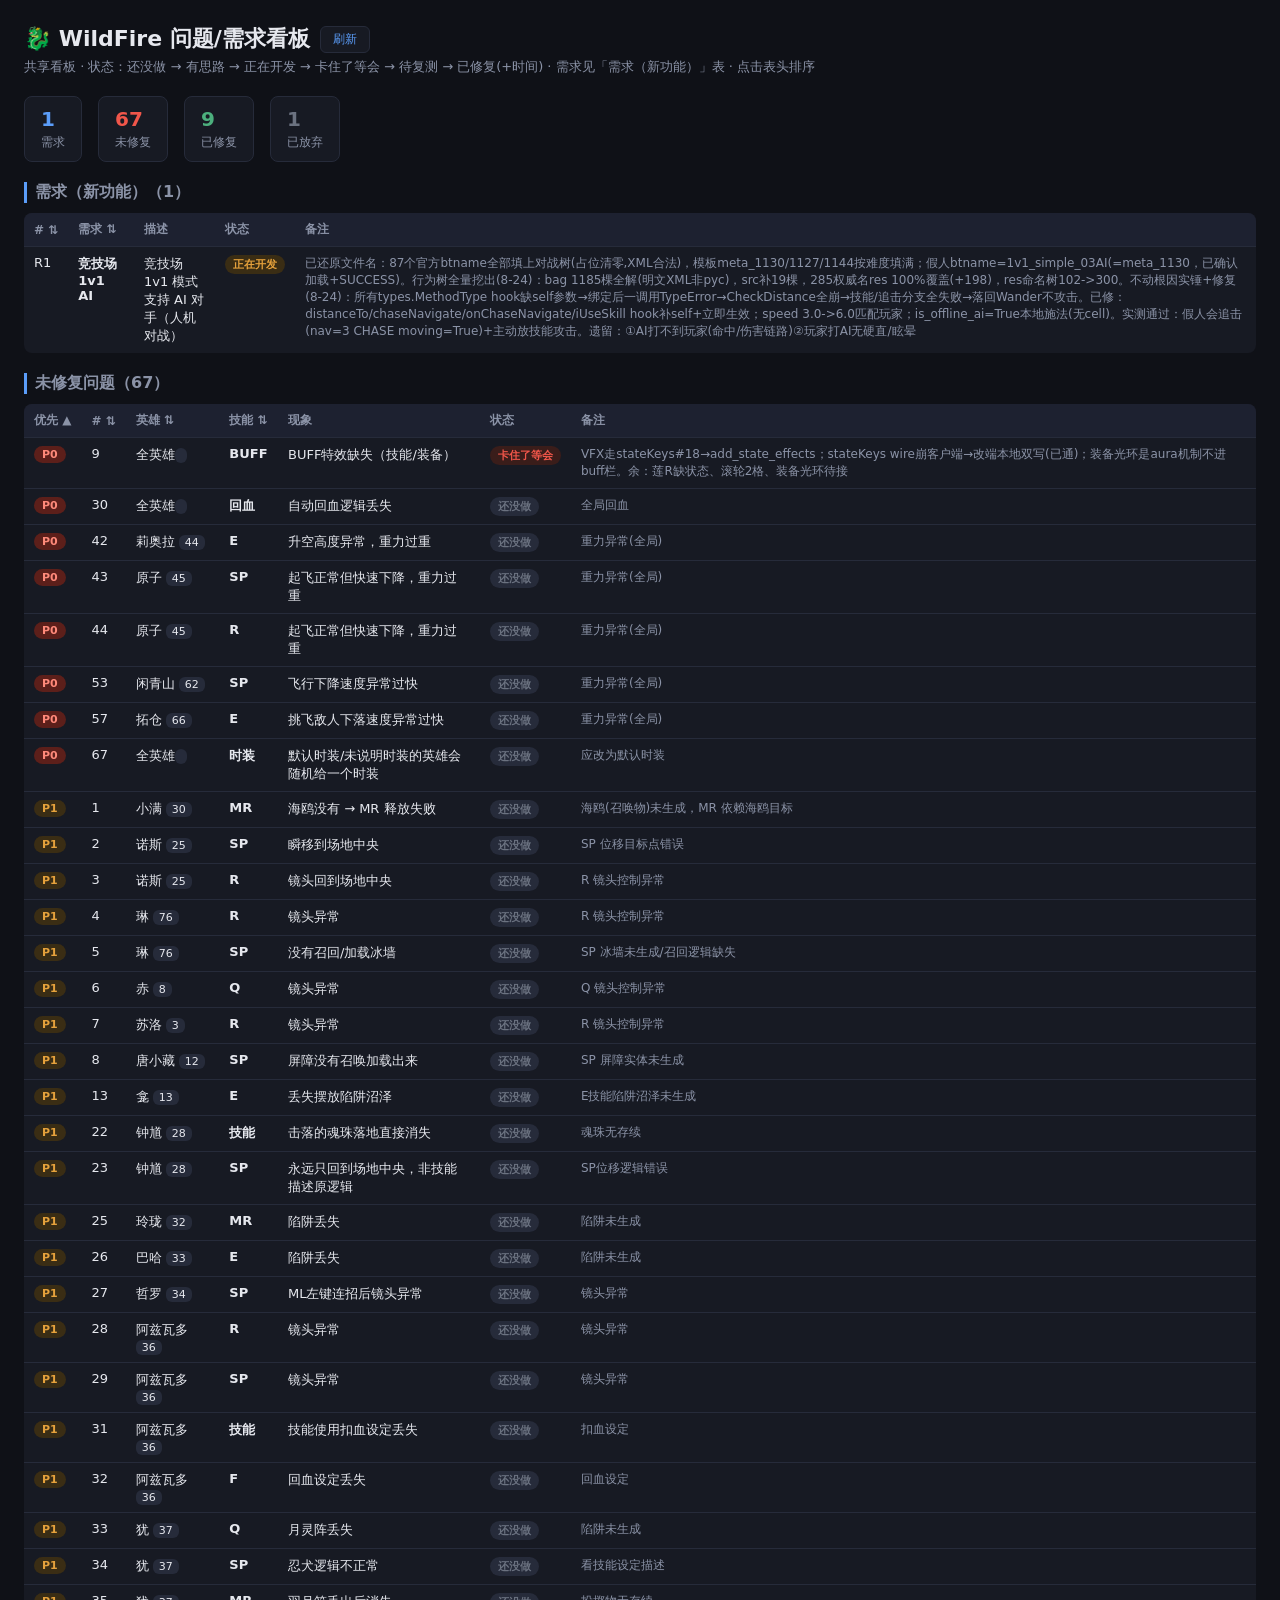
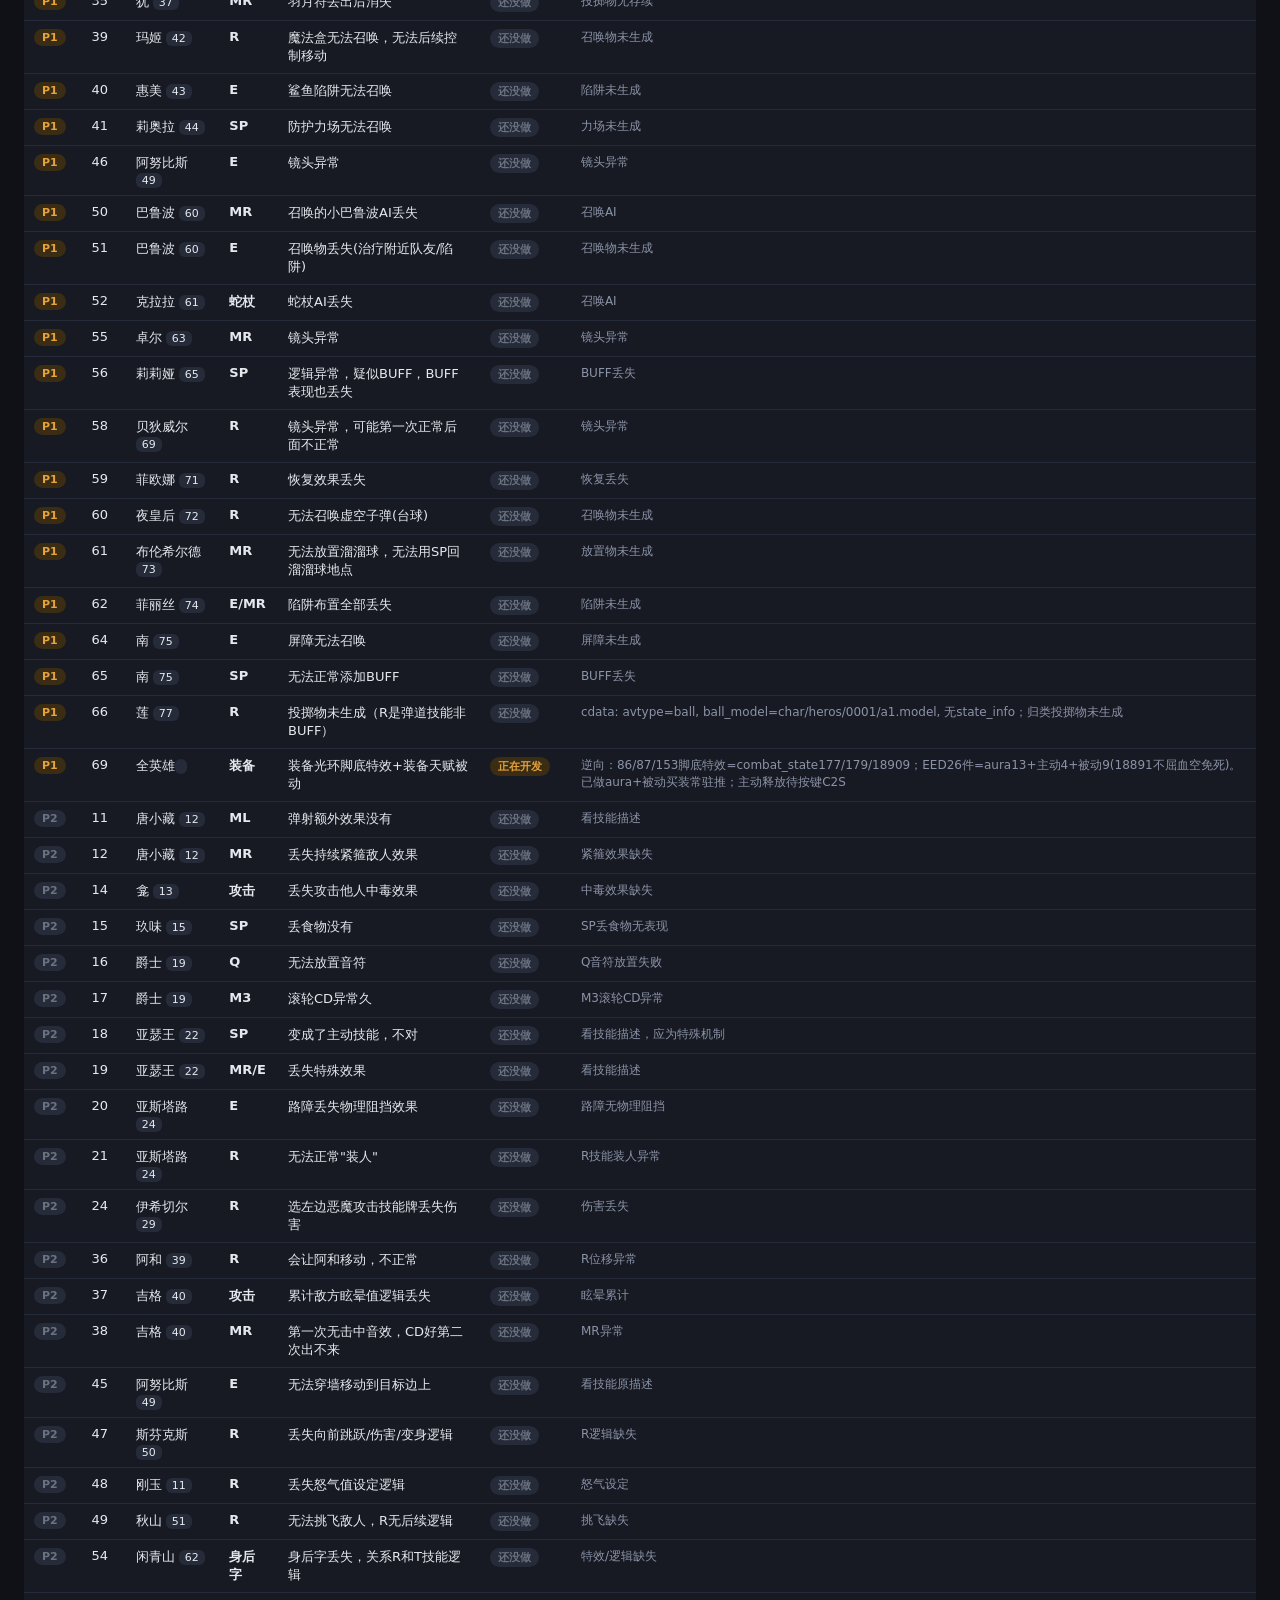
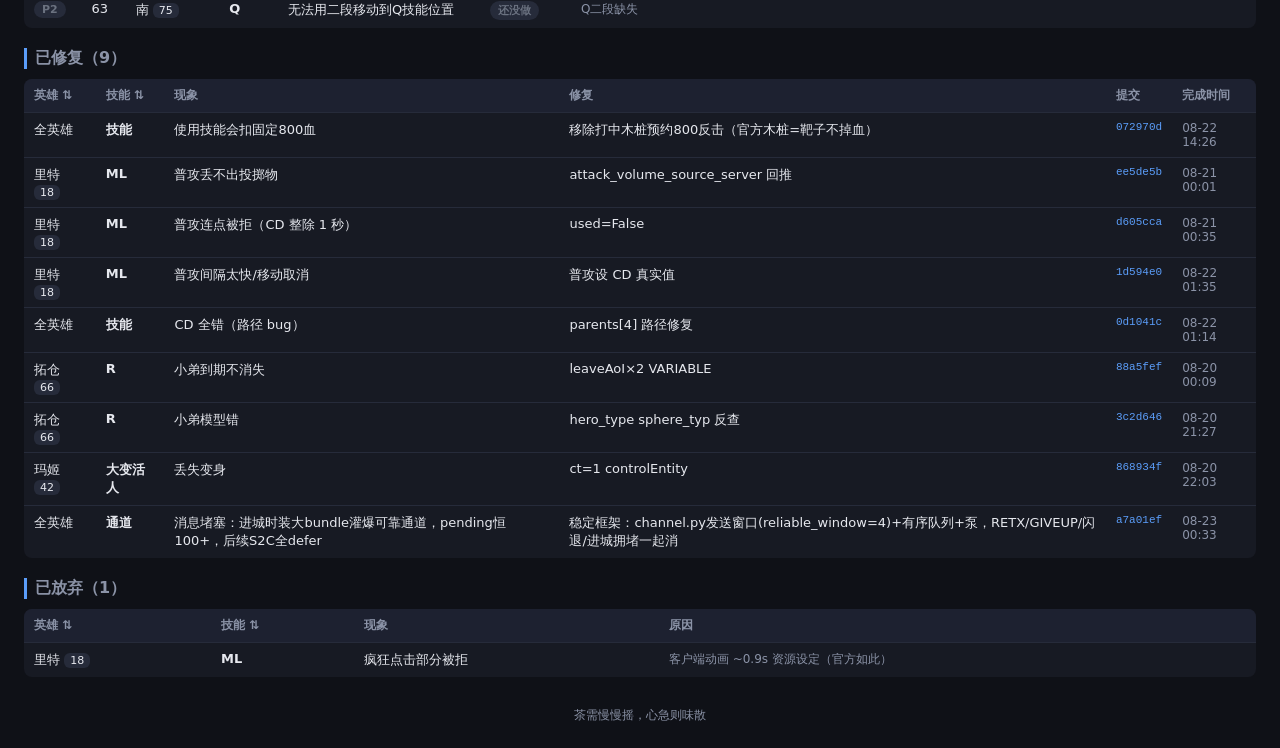
==== index.html @ f3ca85b2 "#69 装备光环: 未修完(use_state主动释放待C2S) -> 状态改回 正在开发, 非已修复" ====
<!DOCTYPE html>
<html lang="zh-CN">
<head>
<meta charset="UTF-8">
<meta name="viewport" content="width=device-width, initial-scale=1.0">
<title>WildFire 问题/需求看板</title>
<style>
  :root {
    --bg: #0f1117; --panel: #171a23; --border: #262b3a;
    --text: #e6e8ee; --dim: #8b93a7;
    --red: #f0564a; --amber: #e6a23c; --green: #4caf7d; --blue: #5b9df9; --gray: #6b7280;
  }
  * { margin:0; padding:0; box-sizing:border-box; }
  body { background:var(--bg); color:var(--text); font-family:'Segoe UI',system-ui,'Microsoft YaHei',sans-serif; padding:24px; }
  h1 { font-size:22px; margin-bottom:4px; display:flex; align-items:center; gap:10px; }
  .sub { color:var(--dim); font-size:13px; margin-bottom:20px; }
  .stats { display:flex; gap:16px; margin-bottom:20px; flex-wrap:wrap; }
  .stat { background:var(--panel); border:1px solid var(--border); border-radius:8px; padding:10px 16px; }
  .stat b { font-size:20px; display:block; }
  .stat span { font-size:12px; color:var(--dim); }
  .stat.red b { color:var(--red); } .stat.green b { color:var(--green); } .stat.amber b { color:var(--amber); } .stat.gray b { color:var(--gray); } .stat.blue b { color:var(--blue); }
  h2 { font-size:16px; margin:20px 0 10px; color:var(--dim); border-left:3px solid var(--blue); padding-left:8px; }
  table { width:100%; border-collapse:collapse; background:var(--panel); border-radius:8px; overflow:hidden; }
  th { background:#1d2130; color:var(--dim); font-size:12px; text-align:left; padding:8px 10px; }
  th.th-sort { cursor:pointer; user-select:none; white-space:nowrap; }
  th.th-sort:hover { color:var(--blue); }
  td { padding:8px 10px; border-top:1px solid var(--border); font-size:13px; vertical-align:top; }
  tr:hover td { background:#1b1f2c; }
  .badge { display:inline-block; padding:2px 8px; border-radius:10px; font-size:11px; font-weight:600; white-space:nowrap; }
  .b-todo { background:#262b3a; color:var(--gray); }
  .b-idea { background:#1d2a45; color:var(--blue); }
  .b-doing { background:#3a2d14; color:var(--amber); }
  .b-stuck { background:#3a1d1a; color:var(--red); }
  .b-retest { background:#1d3a2a; color:var(--green); }
  .b-done { background:#1d2a22; color:var(--green); }
  .b-drop { background:#262b3a; color:var(--gray); }
  .b-p0 { background:#5c1f1a; color:#ff8a7a; }
  .b-p1 { background:#3a2d14; color:var(--amber); }
  .b-p2 { background:#262b3a; color:var(--gray); }
  .commit { font-family:monospace; font-size:11px; color:var(--blue); }
  .hero-tag { background:#262b3a; padding:1px 6px; border-radius:6px; font-size:11px; }
  .note { color:var(--dim); font-size:12px; }
  .footer { margin-top:30px; color:var(--dim); font-size:12px; text-align:center; }
  .refresh { float:right; font-size:12px; color:var(--blue); cursor:pointer; border:1px solid var(--border); background:var(--panel); padding:4px 12px; border-radius:6px; }
  .refresh:hover { background:#1d2130; }
</style>
</head>
<body>
<h1>🐉 WildFire 问题/需求看板 <button class="refresh" onclick="location.reload()">刷新</button></h1>
<div class="sub">共享看板 · 状态：还没做 → 有思路 → 正在开发 → 卡住了等会 → 待复测 → 已修复(+时间) · 需求见「需求（新功能）」表 · 点击表头排序</div>

<div class="stats" id="stats"></div>
<div id="board"></div>
<div class="footer">茶需慢慢摇，心急则味散</div>

<script>
// ===== 看板数据（由 AI 登记时同步更新本块） =====
const BOARD = {
  open: [
    {id:1, pri:1, hero:'小满', hid:30, skill:'MR', desc:'海鸥没有 → MR 释放失败', note:'海鸥(召唤物)未生成，MR 依赖海鸥目标'},
    {id:2, pri:1, hero:'诺斯', hid:25, skill:'SP', desc:'瞬移到场地中央', note:'SP 位移目标点错误'},
    {id:3, pri:1, hero:'诺斯', hid:25, skill:'R', desc:'镜头回到场地中央', note:'R 镜头控制异常'},
    {id:4, pri:1, hero:'琳', hid:76, skill:'R', desc:'镜头异常', note:'R 镜头控制异常'},
    {id:5, pri:1, hero:'琳', hid:76, skill:'SP', desc:'没有召回/加载冰墙', note:'SP 冰墙未生成/召回逻辑缺失'},
    {id:6, pri:1, hero:'赤', hid:8, skill:'Q', desc:'镜头异常', note:'Q 镜头控制异常'},
    {id:7, pri:1, hero:'苏洛', hid:3, skill:'R', desc:'镜头异常', note:'R 镜头控制异常'},
    {id:8, pri:1, hero:'唐小藏', hid:12, skill:'SP', desc:'屏障没有召唤加载出来', note:'SP 屏障实体未生成'},
    {id:9, pri:0, hero:'全英雄', hid:'', skill:'BUFF', desc:'BUFF特效缺失（技能/装备）', note:'VFX走stateKeys#18→add_state_effects；stateKeys wire崩客户端→改端本地双写(已通)；装备光环是aura机制不进buff栏。余：莲R缺状态、滚轮2格、装备光环待接', st:'stuck'},
    {id:11, pri:2, hero:'唐小藏', hid:12, skill:'ML', desc:'弹射额外效果没有', note:'看技能描述'},
    {id:12, pri:2, hero:'唐小藏', hid:12, skill:'MR', desc:'丢失持续紧箍敌人效果', note:'紧箍效果缺失'},
    {id:13, pri:1, hero:'龛', hid:13, skill:'E', desc:'丢失摆放陷阱沼泽', note:'E技能陷阱沼泽未生成'},
    {id:14, pri:2, hero:'龛', hid:13, skill:'攻击', desc:'丢失攻击他人中毒效果', note:'中毒效果缺失'},
    {id:15, pri:2, hero:'玖味', hid:15, skill:'SP', desc:'丢食物没有', note:'SP丢食物无表现'},
    {id:16, pri:2, hero:'爵士', hid:19, skill:'Q', desc:'无法放置音符', note:'Q音符放置失败'},
    {id:17, pri:2, hero:'爵士', hid:19, skill:'M3', desc:'滚轮CD异常久', note:'M3滚轮CD异常'},
    {id:18, pri:2, hero:'亚瑟王', hid:22, skill:'SP', desc:'变成了主动技能，不对', note:'看技能描述，应为特殊机制'},
    {id:19, pri:2, hero:'亚瑟王', hid:22, skill:'MR/E', desc:'丢失特殊效果', note:'看技能描述'},
    {id:20, pri:2, hero:'亚斯塔路', hid:24, skill:'E', desc:'路障丢失物理阻挡效果', note:'路障无物理阻挡'},
    {id:21, pri:2, hero:'亚斯塔路', hid:24, skill:'R', desc:'无法正常"装人"', note:'R技能装人异常'},
    {id:22, pri:1, hero:'钟馗', hid:28, skill:'技能', desc:'击落的魂珠落地直接消失', note:'魂珠无存续'},
    {id:23, pri:1, hero:'钟馗', hid:28, skill:'SP', desc:'永远只回到场地中央，非技能描述原逻辑', note:'SP位移逻辑错误'},
    {id:24, pri:2, hero:'伊希切尔', hid:29, skill:'R', desc:'选左边恶魔攻击技能牌丢失伤害', note:'伤害丢失'},
    {id:25, pri:1, hero:'玲珑', hid:32, skill:'MR', desc:'陷阱丢失', note:'陷阱未生成'},
    {id:26, pri:1, hero:'巴哈', hid:33, skill:'E', desc:'陷阱丢失', note:'陷阱未生成'},
    {id:27, pri:1, hero:'哲罗', hid:34, skill:'SP', desc:'ML左键连招后镜头异常', note:'镜头异常'},
    {id:28, pri:1, hero:'阿兹瓦多', hid:36, skill:'R', desc:'镜头异常', note:'镜头异常'},
    {id:29, pri:1, hero:'阿兹瓦多', hid:36, skill:'SP', desc:'镜头异常', note:'镜头异常'},
    {id:30, pri:0, hero:'全英雄', hid:'', skill:'回血', desc:'自动回血逻辑丢失', note:'全局回血'},
    {id:31, pri:1, hero:'阿兹瓦多', hid:36, skill:'技能', desc:'技能使用扣血设定丢失', note:'扣血设定'},
    {id:32, pri:1, hero:'阿兹瓦多', hid:36, skill:'F', desc:'回血设定丢失', note:'回血设定'},
    {id:33, pri:1, hero:'犹', hid:37, skill:'Q', desc:'月灵阵丢失', note:'陷阱未生成'},
    {id:34, pri:1, hero:'犹', hid:37, skill:'SP', desc:'忍犬逻辑不正常', note:'看技能设定描述'},
    {id:35, pri:1, hero:'犹', hid:37, skill:'MR', desc:'羽月符丢出后消失', note:'投掷物无存续'},
    {id:36, pri:2, hero:'阿和', hid:39, skill:'R', desc:'会让阿和移动，不正常', note:'R位移异常'},
    {id:37, pri:2, hero:'吉格', hid:40, skill:'攻击', desc:'累计敌方眩晕值逻辑丢失', note:'眩晕累计'},
    {id:38, pri:2, hero:'吉格', hid:40, skill:'MR', desc:'第一次无击中音效，CD好第二次出不来', note:'MR异常'},
    {id:39, pri:1, hero:'玛姬', hid:42, skill:'R', desc:'魔法盒无法召唤，无法后续控制移动', note:'召唤物未生成'},
    {id:40, pri:1, hero:'惠美', hid:43, skill:'E', desc:'鲨鱼陷阱无法召唤', note:'陷阱未生成'},
    {id:41, pri:1, hero:'莉奥拉', hid:44, skill:'SP', desc:'防护力场无法召唤', note:'力场未生成'},
    {id:42, pri:0, hero:'莉奥拉', hid:44, skill:'E', desc:'升空高度异常，重力过重', note:'重力异常(全局)'},
    {id:43, pri:0, hero:'原子', hid:45, skill:'SP', desc:'起飞正常但快速下降，重力过重', note:'重力异常(全局)'},
    {id:44, pri:0, hero:'原子', hid:45, skill:'R', desc:'起飞正常但快速下降，重力过重', note:'重力异常(全局)'},
    {id:45, pri:2, hero:'阿努比斯', hid:49, skill:'E', desc:'无法穿墙移动到目标边上', note:'看技能原描述'},
    {id:46, pri:1, hero:'阿努比斯', hid:49, skill:'E', desc:'镜头异常', note:'镜头异常'},
    {id:47, pri:2, hero:'斯芬克斯', hid:50, skill:'R', desc:'丢失向前跳跃/伤害/变身逻辑', note:'R逻辑缺失'},
    {id:48, pri:2, hero:'刚玉', hid:11, skill:'R', desc:'丢失怒气值设定逻辑', note:'怒气设定'},
    {id:49, pri:2, hero:'秋山', hid:51, skill:'R', desc:'无法挑飞敌人，R无后续逻辑', note:'挑飞缺失'},
    {id:50, pri:1, hero:'巴鲁波', hid:60, skill:'MR', desc:'召唤的小巴鲁波AI丢失', note:'召唤AI'},
    {id:51, pri:1, hero:'巴鲁波', hid:60, skill:'E', desc:'召唤物丢失(治疗附近队友/陷阱)', note:'召唤物未生成'},
    {id:52, pri:1, hero:'克拉拉', hid:61, skill:'蛇杖', desc:'蛇杖AI丢失', note:'召唤AI'},
    {id:53, pri:0, hero:'闲青山', hid:62, skill:'SP', desc:'飞行下降速度异常过快', note:'重力异常(全局)'},
    {id:54, pri:2, hero:'闲青山', hid:62, skill:'身后字', desc:'身后字丢失，关系R和T技能逻辑', note:'特效/逻辑缺失'},
    {id:55, pri:1, hero:'卓尔', hid:63, skill:'MR', desc:'镜头异常', note:'镜头异常'},
    {id:56, pri:1, hero:'莉莉娅', hid:65, skill:'SP', desc:'逻辑异常，疑似BUFF，BUFF表现也丢失', note:'BUFF丢失'},
    {id:57, pri:0, hero:'拓仓', hid:66, skill:'E', desc:'挑飞敌人下落速度异常过快', note:'重力异常(全局)'},
    {id:58, pri:1, hero:'贝狄威尔', hid:69, skill:'R', desc:'镜头异常，可能第一次正常后面不正常', note:'镜头异常'},
    {id:59, pri:1, hero:'菲欧娜', hid:71, skill:'R', desc:'恢复效果丢失', note:'恢复丢失'},
    {id:60, pri:1, hero:'夜皇后', hid:72, skill:'R', desc:'无法召唤虚空子弹(台球)', note:'召唤物未生成'},
    {id:61, pri:1, hero:'布伦希尔德', hid:73, skill:'MR', desc:'无法放置溜溜球，无法用SP回溜溜球地点', note:'放置物未生成'},
    {id:62, pri:1, hero:'菲丽丝', hid:74, skill:'E/MR', desc:'陷阱布置全部丢失', note:'陷阱未生成'},
    {id:63, pri:2, hero:'南', hid:75, skill:'Q', desc:'无法用二段移动到Q技能位置', note:'Q二段缺失'},
    {id:64, pri:1, hero:'南', hid:75, skill:'E', desc:'屏障无法召唤', note:'屏障未生成'},
    {id:65, pri:1, hero:'南', hid:75, skill:'SP', desc:'无法正常添加BUFF', note:'BUFF丢失'},
    {id:66, pri:1, hero:'莲', hid:77, skill:'R', desc:'投掷物未生成（R是弹道技能非BUFF）', note:'cdata: avtype=ball, ball_model=char/heros/0001/a1.model, 无state_info；归类投掷物未生成'},
    {id:69, pri:1, hero:'全英雄', hid:'', skill:'装备', desc:'装备光环脚底特效+装备天赋被动', note:'逆向：86/87/153脚底特效=combat_state177/179/18909；EED26件=aura13+主动4+被动9(18891不屈血空免死)。已做aura+被动买装常驻推；主动释放待按键C2S', st:'doing'},
    {id:67, pri:0, hero:'全英雄', hid:'', skill:'时装', desc:'默认时装/未说明时装的英雄会随机给一个时装', note:'应改为默认时装'},

  ],
  req: [
    {id:'R1', req:'竞技场1v1 AI', desc:'竞技场 1v1 模式支持 AI 对手（人机对战）', st:'doing', note:'已还原文件名：87个官方btname全部填上对战树(占位清零,XML合法)，模板meta_1130/1127/1144按难度填满；假人btname=1v1_simple_03AI(=meta_1130，已确认加载+SUCCESS)。行为树全量挖出(8-24)：bag 1185棵全解(明文XML非pyc)，src补19棵，285权威名res 100%覆盖(+198)，res命名树102->300。不动根因实锤+修复(8-24)：所有types.MethodType hook缺self参数→绑定后一调用TypeError→CheckDistance全崩→技能/追击分支全失败→落回Wander不攻击。已修：distanceTo/chaseNavigate/onChaseNavigate/iUseSkill hook补self+立即生效；speed 3.0->6.0匹配玩家；is_offline_ai=True本地施法(无cell)。实测通过：假人会追击(nav=3 CHASE moving=True)+主动放技能攻击。遗留：①AI打不到玩家(命中/伤害链路)②玩家打AI无硬直/眩晕'},
  ],
  done: [
    {hero:'全英雄', hid:'', skill:'技能', desc:'使用技能会扣固定800血', fix:'移除打中木桩预约800反击（官方木桩=靶子不掉血）', commit:'072970d', time:'08-22 14:26'},
    {hero:'里特', hid:18, skill:'ML', desc:'普攻丢不出投掷物', fix:'attack_volume_source_server 回推', commit:'ee5de5b', time:'08-21 00:01'},
    {hero:'里特', hid:18, skill:'ML', desc:'普攻连点被拒（CD 整除 1 秒）', fix:'used=False', commit:'d605cca', time:'08-21 00:35'},
    {hero:'里特', hid:18, skill:'ML', desc:'普攻间隔太快/移动取消', fix:'普攻设 CD 真实值', commit:'1d594e0', time:'08-22 01:35'},
    {hero:'全英雄', hid:'', skill:'技能', desc:'CD 全错（路径 bug）', fix:'parents[4] 路径修复', commit:'0d1041c', time:'08-22 01:14'},
    {hero:'拓仓', hid:66, skill:'R', desc:'小弟到期不消失', fix:'leaveAoI×2 VARIABLE', commit:'88a5fef', time:'08-20 00:09'},
    {hero:'拓仓', hid:66, skill:'R', desc:'小弟模型错', fix:'hero_type sphere_typ 反查', commit:'3c2d646', time:'08-20 21:27'},
    {hero:'玛姬', hid:42, skill:'大变活人', desc:'丢失变身', fix:'ct=1 controlEntity', commit:'868934f', time:'08-20 22:03'},
    {hero:'全英雄', hid:'', skill:'通道', desc:'消息堵塞：进城时装大bundle灌爆可靠通道，pending恒100+，后续S2C全defer', fix:'稳定框架：channel.py发送窗口(reliable_window=4)+有序队列+泵，RETX/GIVEUP/闪退/进城拥堵一起消', commit:'a7a01ef', time:'08-23 00:33'},
  ],
  drop: [
    {hero:'里特', hid:18, skill:'ML', desc:'疯狂点击部分被拒', reason:'客户端动画 ~0.9s 资源设定（官方如此）'},
  ]
};

function badge(status) {
  const map = {todo:'还没做', idea:'有思路', doing:'正在开发', stuck:'卡住了等会', retest:'待复测', done:'已修复', drop:'已放弃'};
  const cls = {todo:'b-todo', idea:'b-idea', doing:'b-doing', stuck:'b-stuck', retest:'b-retest', done:'b-done', drop:'b-drop'};
  return '<span class="badge ' + (cls[status]||'b-todo') + '">' + (map[status]||'还没做') + '</span>';
}

// ===== 排序 =====
// key: id | hero | hid | skill ; dir: 1 升序, -1 降序
let sortState = { key: 'pri', dir: 1 };

function _heroHid(r) { return parseInt(r.hid) || 0; }

function _cmp(a, b, key) {
  if (key === 'hero') return String(a.hero||'').localeCompare(String(b.hero||''), 'zh-Hans-CN') || (_heroHid(a) - _heroHid(b));
  if (key === 'hid') return _heroHid(a) - _heroHid(b);
  if (key === 'pri') return (a.pri == null ? 9 : a.pri) - (b.pri == null ? 9 : b.pri);
  if (key === 'skill') return String(a.skill||'').localeCompare(String(b.skill||''), 'zh-Hans-CN');
  if (key === 'req') return String(a.req||'').localeCompare(String(b.req||''), 'zh-Hans-CN') || _reqId(a) - _reqId(b);
  if (key === 'id') {
    const na = _reqId(a), nb = _reqId(b);
    return na - nb;
  }
  return (a.id || 0) - (b.id || 0);
}

function _reqId(r) {
  if (r.id == null) return 0;
  const n = parseInt(String(r.id).replace(/\D/g, ''), 10);
  return isNaN(n) ? 0 : n;
}

function sortRows(list) {
  const arr = list.slice();
  arr.sort(function(a, b) { return _cmp(a, b, sortState.key) * sortState.dir; });
  return arr;
}

function setSort(key) {
  if (sortState.key === key) { sortState.dir = -sortState.dir; }
  else { sortState.key = key; sortState.dir = 1; }
  render();
}

function thSort(key, label) {
  const arrow = sortState.key === key ? (sortState.dir === 1 ? ' ▲' : ' ▼') : ' ⇅';
  return '<th class="th-sort" onclick="setSort(\'' + key + '\')" title="点击排序">' + label + arrow + '</th>';
}

function priBadge(p) {
  const map = {0:'P0', 1:'P1', 2:'P2'};
  const cls = {0:'b-p0', 1:'b-p1', 2:'b-p2'};
  return '<span class="badge ' + (cls[p]||'b-p2') + '">' + (map[p]||'P2') + '</span>';
}

function render() {
  const stats = document.getElementById('stats');
  stats.innerHTML =
    '<div class="stat blue"><b>' + BOARD.req.length + '</b><span>需求</span></div>' +
    '<div class="stat red"><b>' + BOARD.open.length + '</b><span>未修复</span></div>' +
    '<div class="stat green"><b>' + BOARD.done.length + '</b><span>已修复</span></div>' +
    '<div class="stat gray"><b>' + BOARD.drop.length + '</b><span>已放弃</span></div>';

  const b = document.getElementById('board');
  let html = '<h2>需求（新功能）（' + BOARD.req.length + '）</h2>';
  html += '<table><tr>' + thSort('id', '#') + thSort('req', '需求') + '<th>描述</th><th>状态</th><th>备注</th></tr>';
  sortRows(BOARD.req).forEach(r => {
    html += '<tr><td>' + r.id + '</td><td><b>' + r.req + '</b></td><td>' + r.desc + '</td>' +
      '<td>' + badge(r.st || 'todo') + '</td><td class="note">' + (r.note||'') + '</td></tr>';
  });
  html += '</table>';

  html += '<h2>未修复问题（' + BOARD.open.length + '）</h2>';
  html += '<table><tr>' + thSort('pri', '优先') + thSort('id', '#') + thSort('hero', '英雄') + thSort('skill', '技能') + '<th>现象</th><th>状态</th><th>备注</th></tr>';
  sortRows(BOARD.open).forEach(r => {
    html += '<tr><td>' + priBadge(r.pri) + '</td><td>' + r.id + '</td><td>' + r.hero + ' <span class="hero-tag">' + r.hid + '</span></td>' +
      '<td><b>' + r.skill + '</b></td><td>' + r.desc + '</td>' +
      '<td>' + badge(r.st || 'todo') + '</td><td class="note">' + (r.note||'') + '</td></tr>';
  });
  html += '</table>';

  html += '<h2>已修复（' + BOARD.done.length + '）</h2>';
  html += '<table><tr>' + thSort('hero', '英雄') + thSort('skill', '技能') + '<th>现象</th><th>修复</th><th>提交</th><th>完成时间</th></tr>';
  sortRows(BOARD.done).forEach(r => {
    html += '<tr><td>' + r.hero + (r.hid?' <span class="hero-tag">'+r.hid+'</span>':'') + '</td>' +
      '<td><b>' + r.skill + '</b></td><td>' + r.desc + '</td><td>' + r.fix + '</td>' +
      '<td class="commit">' + (r.commit||'') + '</td>' +
      '<td class="note">' + (r.time||'') + '</td></tr>';
  });
  html += '</table>';

  html += '<h2>已放弃（' + BOARD.drop.length + '）</h2>';
  html += '<table><tr>' + thSort('hero', '英雄') + thSort('skill', '技能') + '<th>现象</th><th>原因</th></tr>';
  sortRows(BOARD.drop).forEach(r => {
    html += '<tr><td>' + r.hero + ' <span class="hero-tag">' + r.hid + '</span></td>' +
      '<td><b>' + r.skill + '</b></td><td>' + r.desc + '</td><td class="note">' + r.reason + '</td></tr>';
  });
  html += '</table>';

  b.innerHTML = html;
}
render();
</script>
</body>
</html>
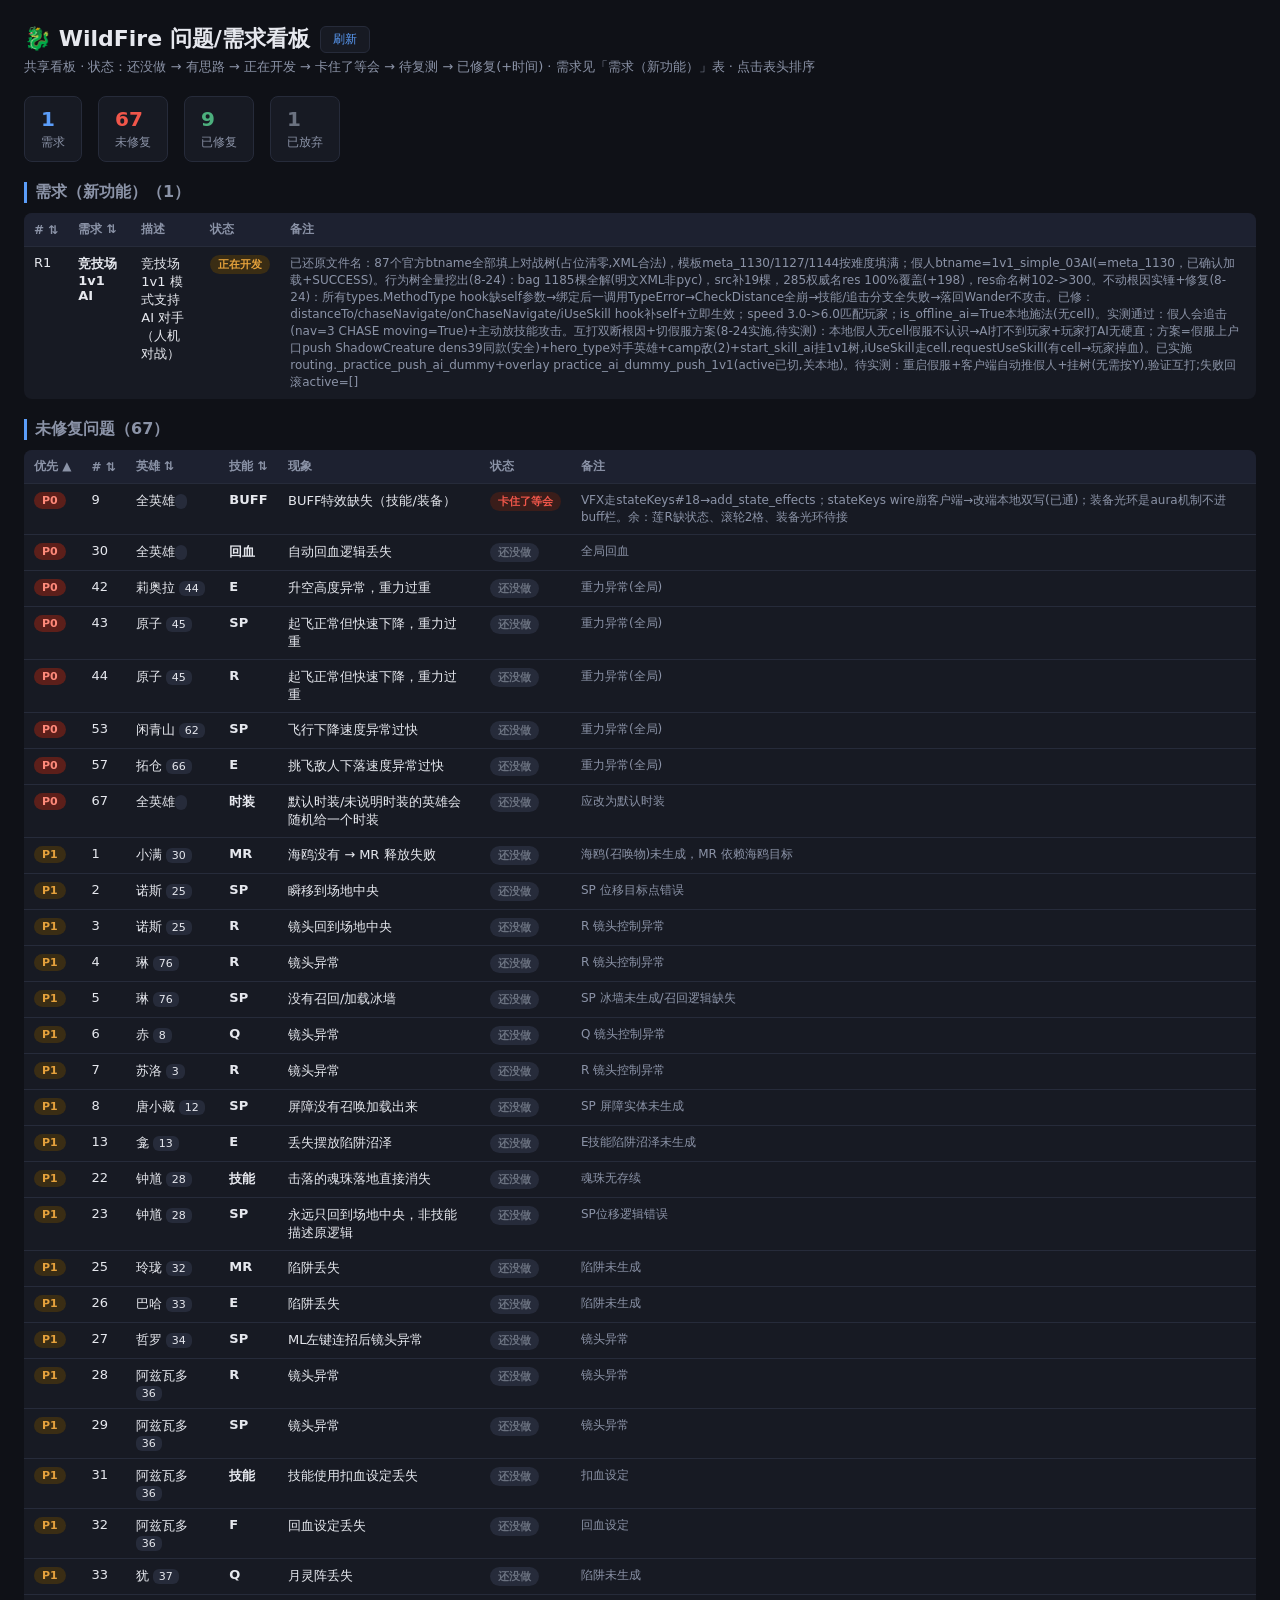
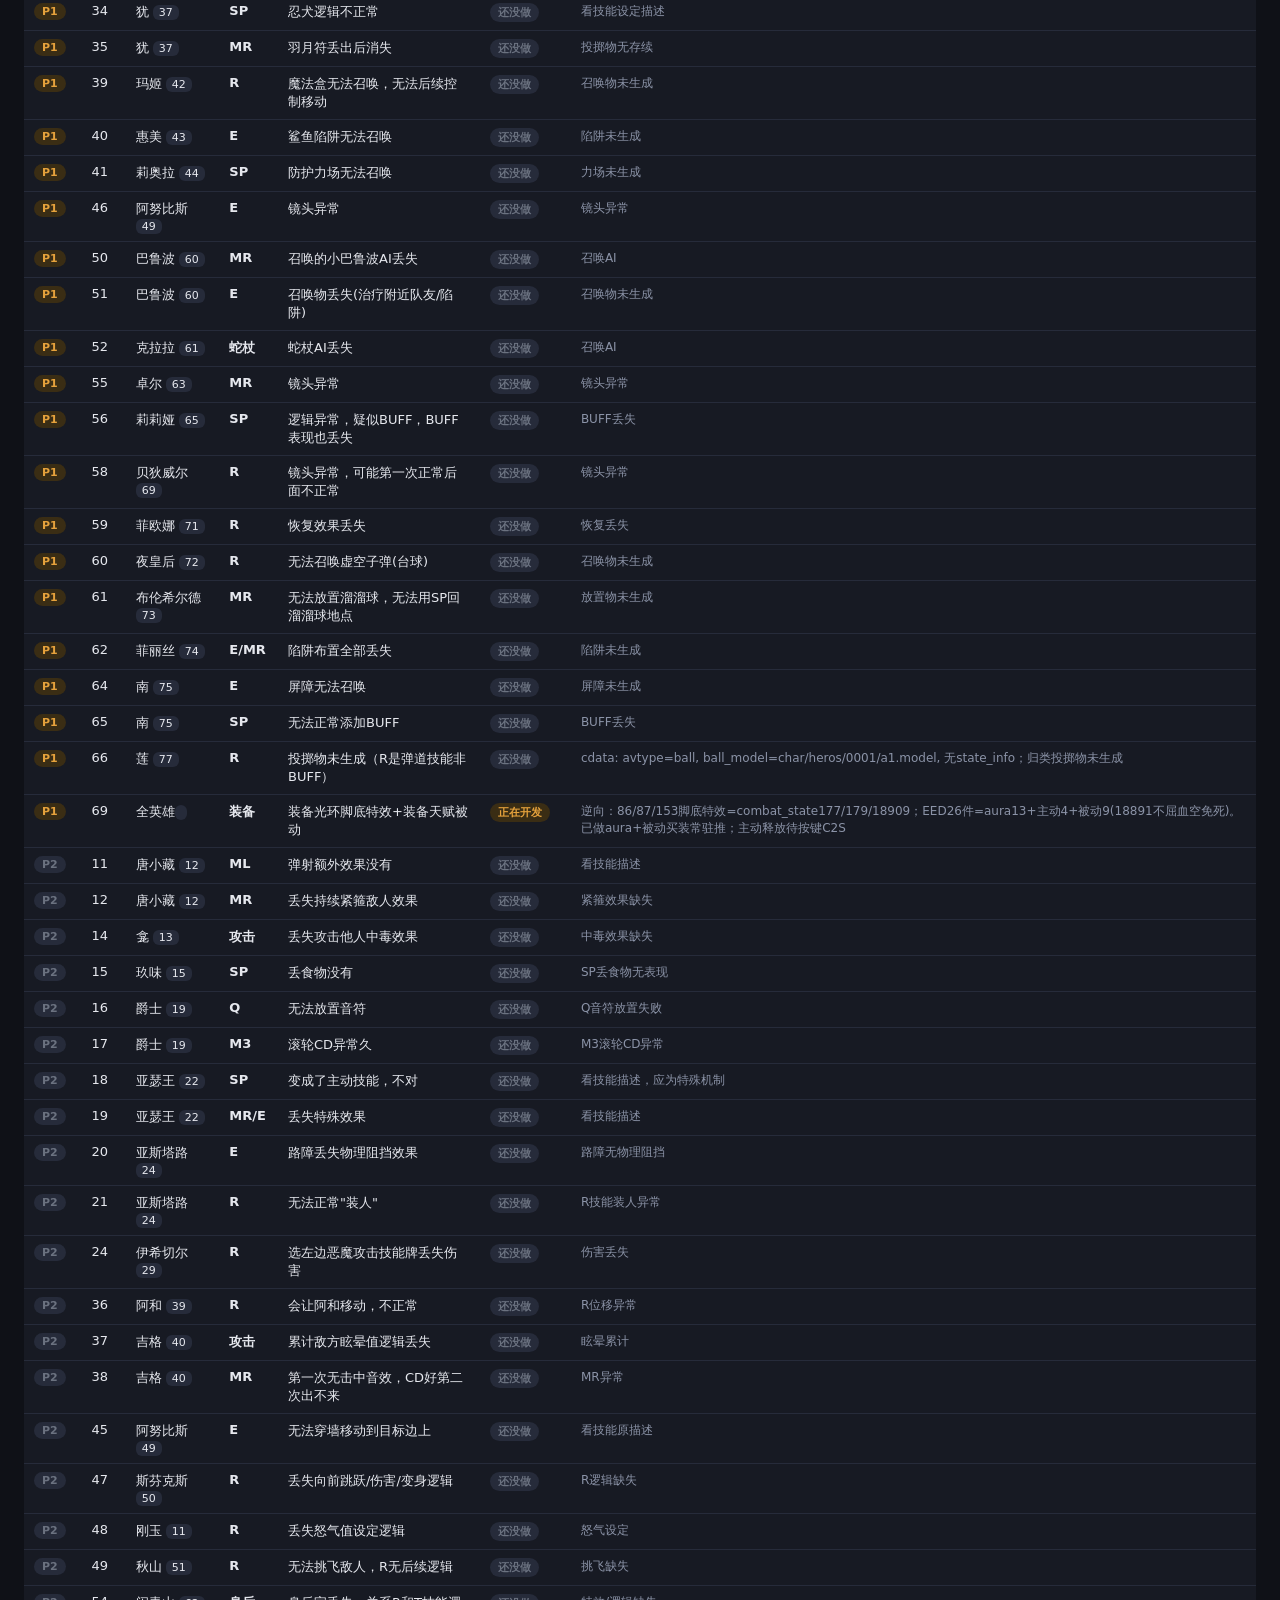
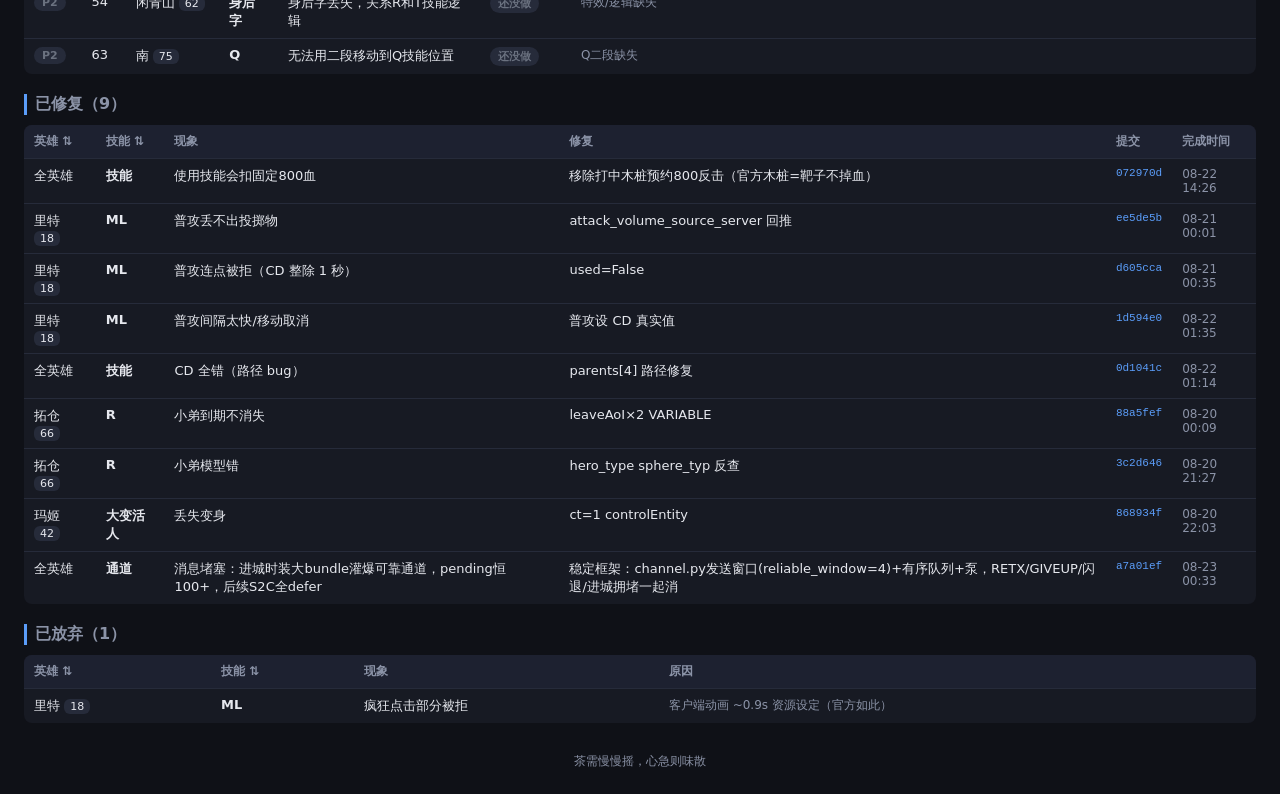
==== commit 4a124e45: "R1 切假服上户口方案(ShadowCreature同款)打通互打: 已实施待实测; 关本地spawn自动推假人+挂树" ====
--- a/index.html
+++ b/index.html
@@ -127,7 +127,7 @@
 
   ],
   req: [
-    {id:'R1', req:'竞技场1v1 AI', desc:'竞技场 1v1 模式支持 AI 对手（人机对战）', st:'doing', note:'已还原文件名：87个官方btname全部填上对战树(占位清零,XML合法)，模板meta_1130/1127/1144按难度填满；假人btname=1v1_simple_03AI(=meta_1130，已确认加载+SUCCESS)。行为树全量挖出(8-24)：bag 1185棵全解(明文XML非pyc)，src补19棵，285权威名res 100%覆盖(+198)，res命名树102->300。不动根因实锤+修复(8-24)：所有types.MethodType hook缺self参数→绑定后一调用TypeError→CheckDistance全崩→技能/追击分支全失败→落回Wander不攻击。已修：distanceTo/chaseNavigate/onChaseNavigate/iUseSkill hook补self+立即生效；speed 3.0->6.0匹配玩家；is_offline_ai=True本地施法(无cell)。实测通过：假人会追击(nav=3 CHASE moving=True)+主动放技能攻击。遗留：①AI打不到玩家(命中/伤害链路)②玩家打AI无硬直/眩晕'},
+    {id:'R1', req:'竞技场1v1 AI', desc:'竞技场 1v1 模式支持 AI 对手（人机对战）', st:'doing', note:'已还原文件名：87个官方btname全部填上对战树(占位清零,XML合法)，模板meta_1130/1127/1144按难度填满；假人btname=1v1_simple_03AI(=meta_1130，已确认加载+SUCCESS)。行为树全量挖出(8-24)：bag 1185棵全解(明文XML非pyc)，src补19棵，285权威名res 100%覆盖(+198)，res命名树102->300。不动根因实锤+修复(8-24)：所有types.MethodType hook缺self参数→绑定后一调用TypeError→CheckDistance全崩→技能/追击分支全失败→落回Wander不攻击。已修：distanceTo/chaseNavigate/onChaseNavigate/iUseSkill hook补self+立即生效；speed 3.0->6.0匹配玩家；is_offline_ai=True本地施法(无cell)。实测通过：假人会追击(nav=3 CHASE moving=True)+主动放技能攻击。互打双断根因+切假服方案(8-24实施,待实测)：本地假人无cell假服不认识→AI打不到玩家+玩家打AI无硬直；方案=假服上户口push ShadowCreature dens39同款(安全)+hero_type对手英雄+camp敌(2)+start_skill_ai挂1v1树,iUseSkill走cell.requestUseSkill(有cell→玩家掉血)。已实施routing._practice_push_ai_dummy+overlay practice_ai_dummy_push_1v1(active已切,关本地)。待实测：重启假服+客户端自动推假人+挂树(无需按Y),验证互打;失败回滚active=[]'},
   ],
   done: [
     {hero:'全英雄', hid:'', skill:'技能', desc:'使用技能会扣固定800血', fix:'移除打中木桩预约800反击（官方木桩=靶子不掉血）', commit:'072970d', time:'08-22 14:26'},
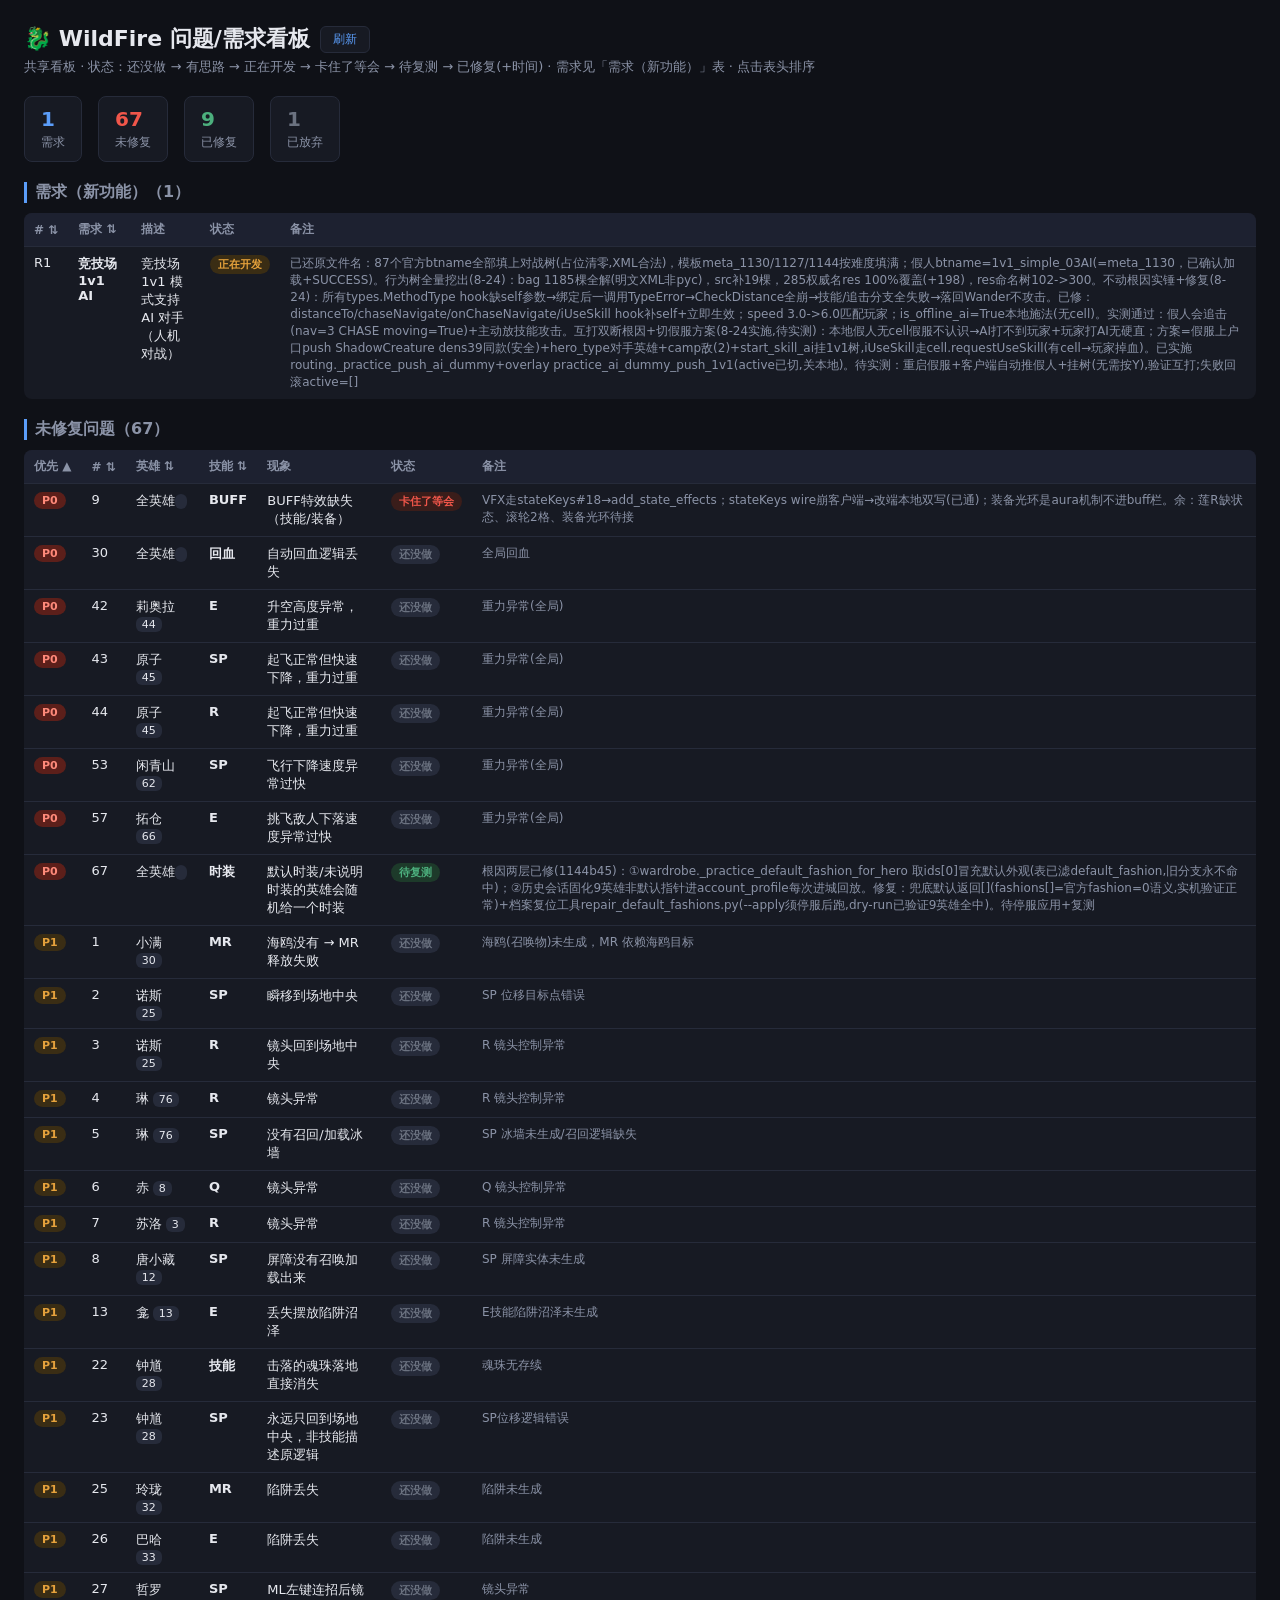
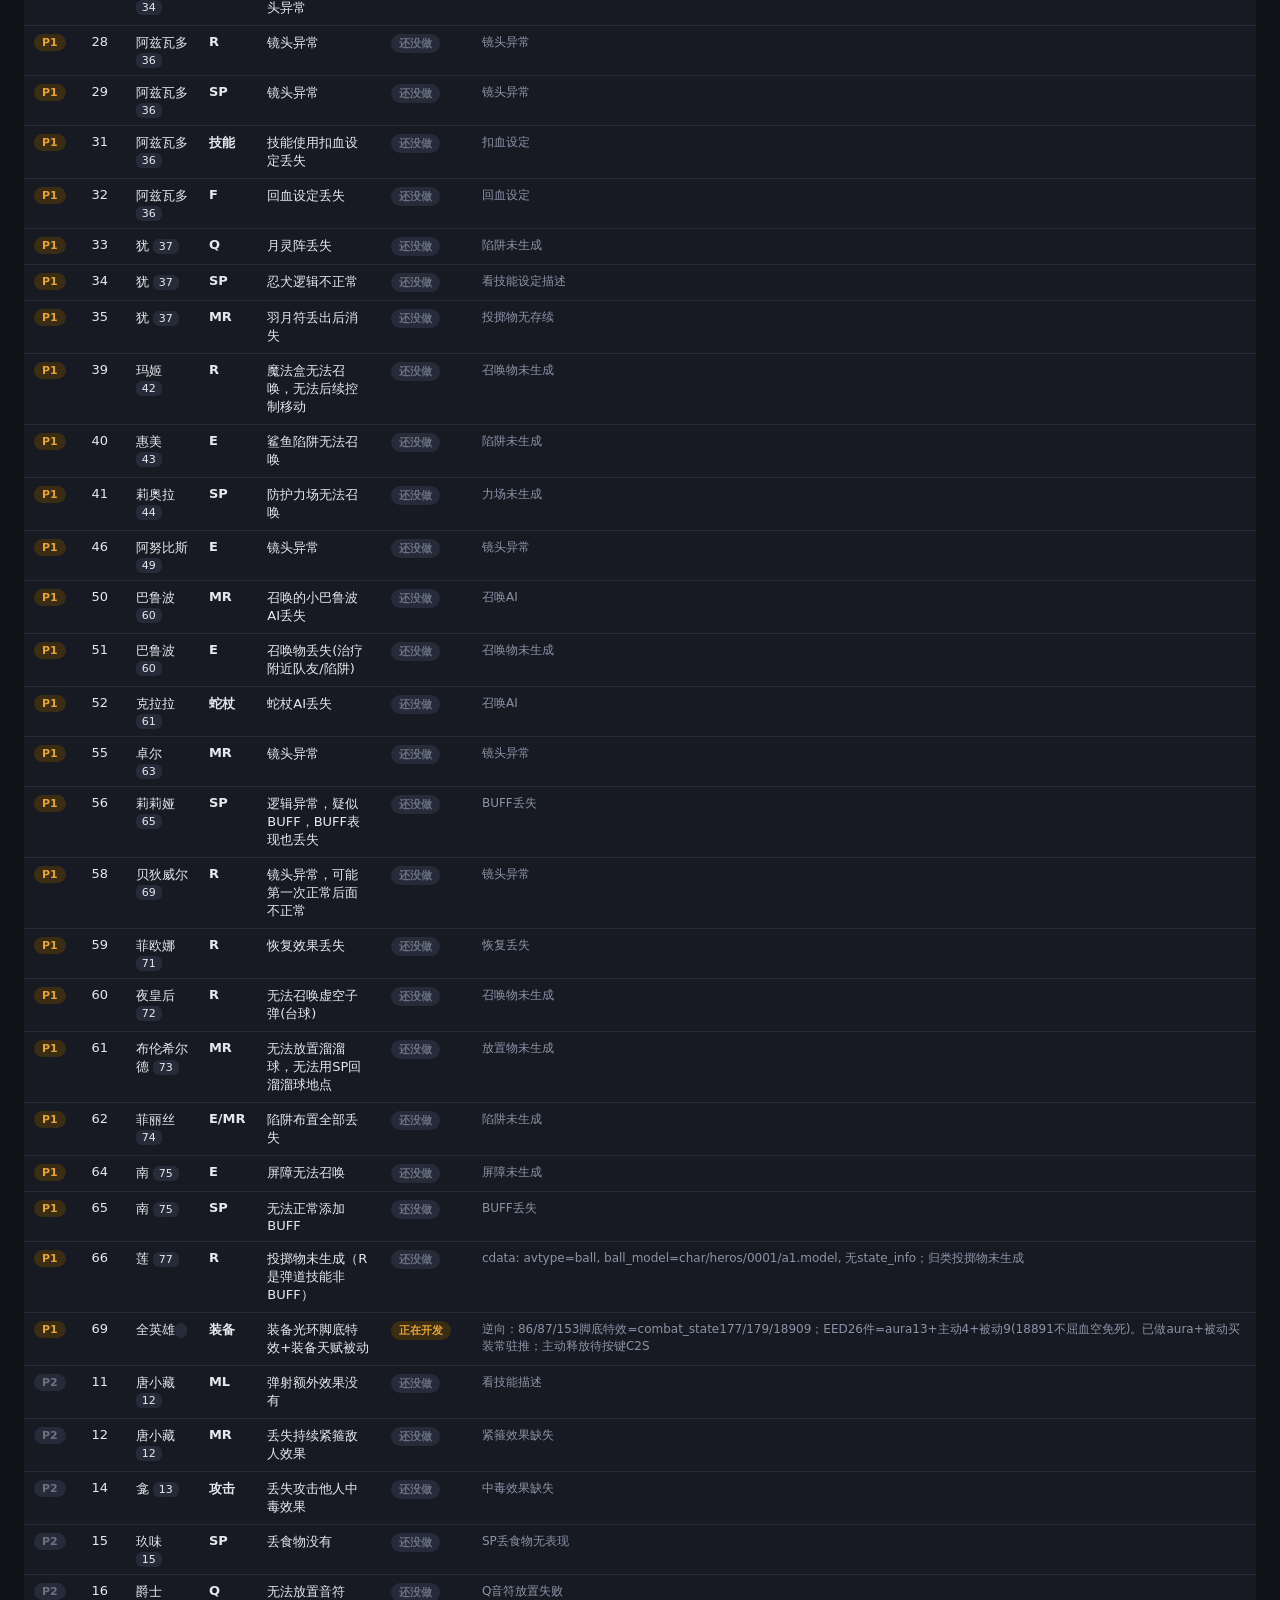
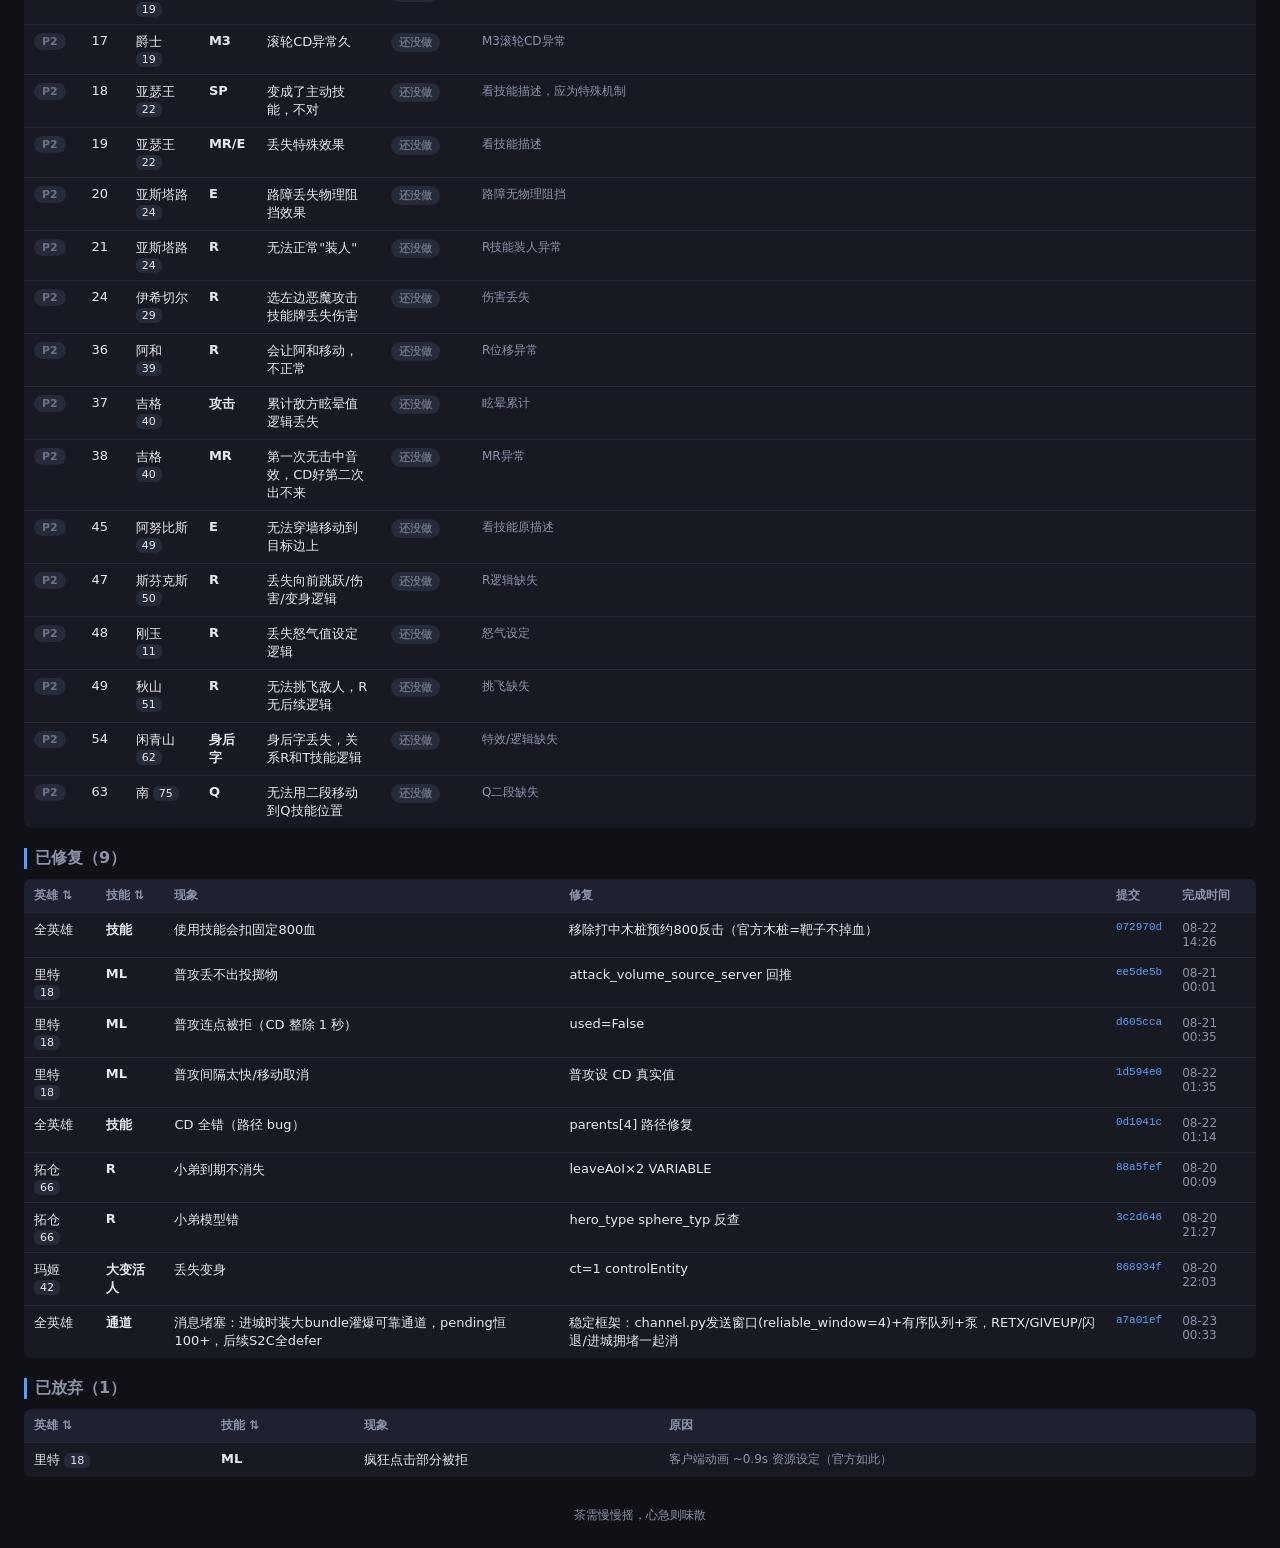
==== commit d9d6e973: "#67 主城时装随机: 根因两层已修(1144b45)+档案复位工具就绪, 待停服应用后复测" ====
--- a/index.html
+++ b/index.html
@@ -123,7 +123,7 @@
     {id:65, pri:1, hero:'南', hid:75, skill:'SP', desc:'无法正常添加BUFF', note:'BUFF丢失'},
     {id:66, pri:1, hero:'莲', hid:77, skill:'R', desc:'投掷物未生成（R是弹道技能非BUFF）', note:'cdata: avtype=ball, ball_model=char/heros/0001/a1.model, 无state_info；归类投掷物未生成'},
     {id:69, pri:1, hero:'全英雄', hid:'', skill:'装备', desc:'装备光环脚底特效+装备天赋被动', note:'逆向：86/87/153脚底特效=combat_state177/179/18909；EED26件=aura13+主动4+被动9(18891不屈血空免死)。已做aura+被动买装常驻推；主动释放待按键C2S', st:'doing'},
-    {id:67, pri:0, hero:'全英雄', hid:'', skill:'时装', desc:'默认时装/未说明时装的英雄会随机给一个时装', note:'应改为默认时装'},
+    {id:67, pri:0, hero:'全英雄', hid:'', skill:'时装', desc:'默认时装/未说明时装的英雄会随机给一个时装', note:'根因两层已修(1144b45)：①wardrobe._practice_default_fashion_for_hero 取ids[0]冒充默认外观(表已滤default_fashion,旧分支永不命中)；②历史会话固化9英雄非默认指针进account_profile每次进城回放。修复：兜底默认返回[](fashions[]=官方fashion=0语义,实机验证正常)+档案复位工具repair_default_fashions.py(--apply须停服后跑,dry-run已验证9英雄全中)。待停服应用+复测', st:'retest'},
 
   ],
   req: [
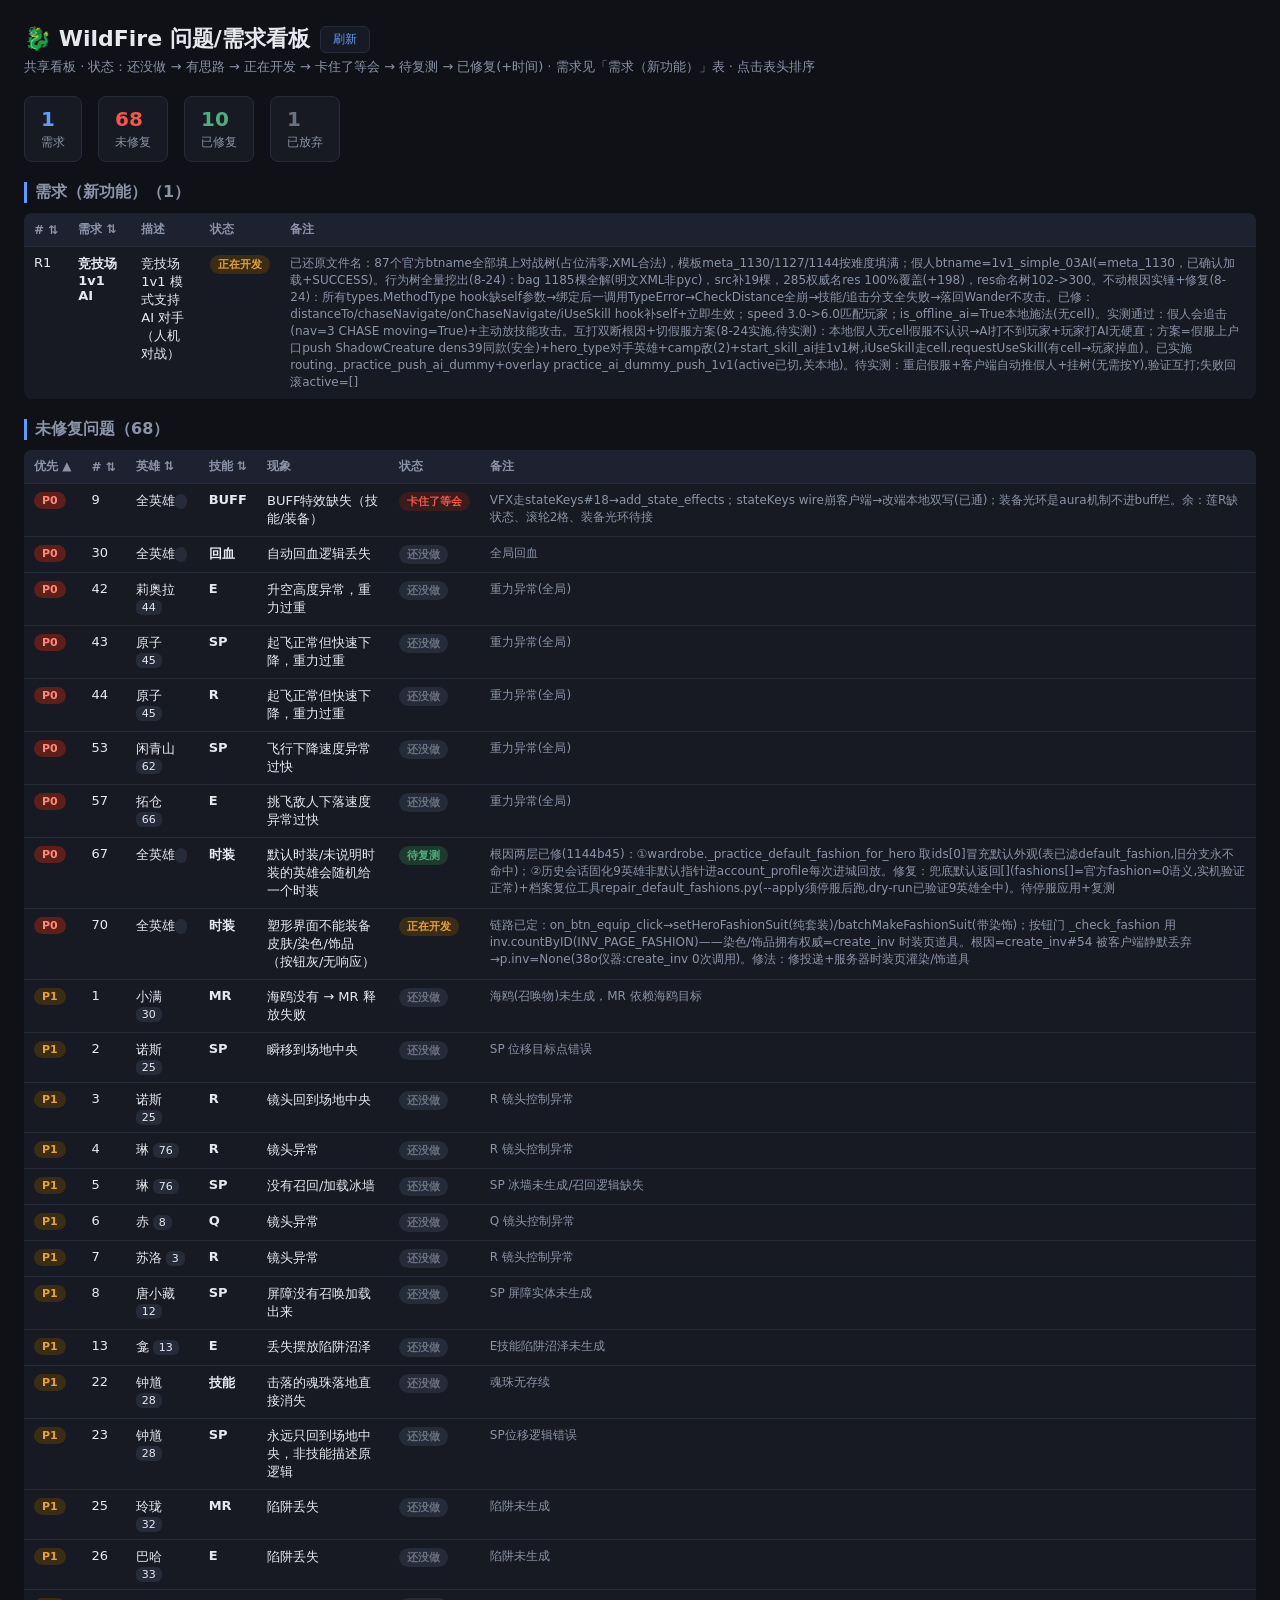
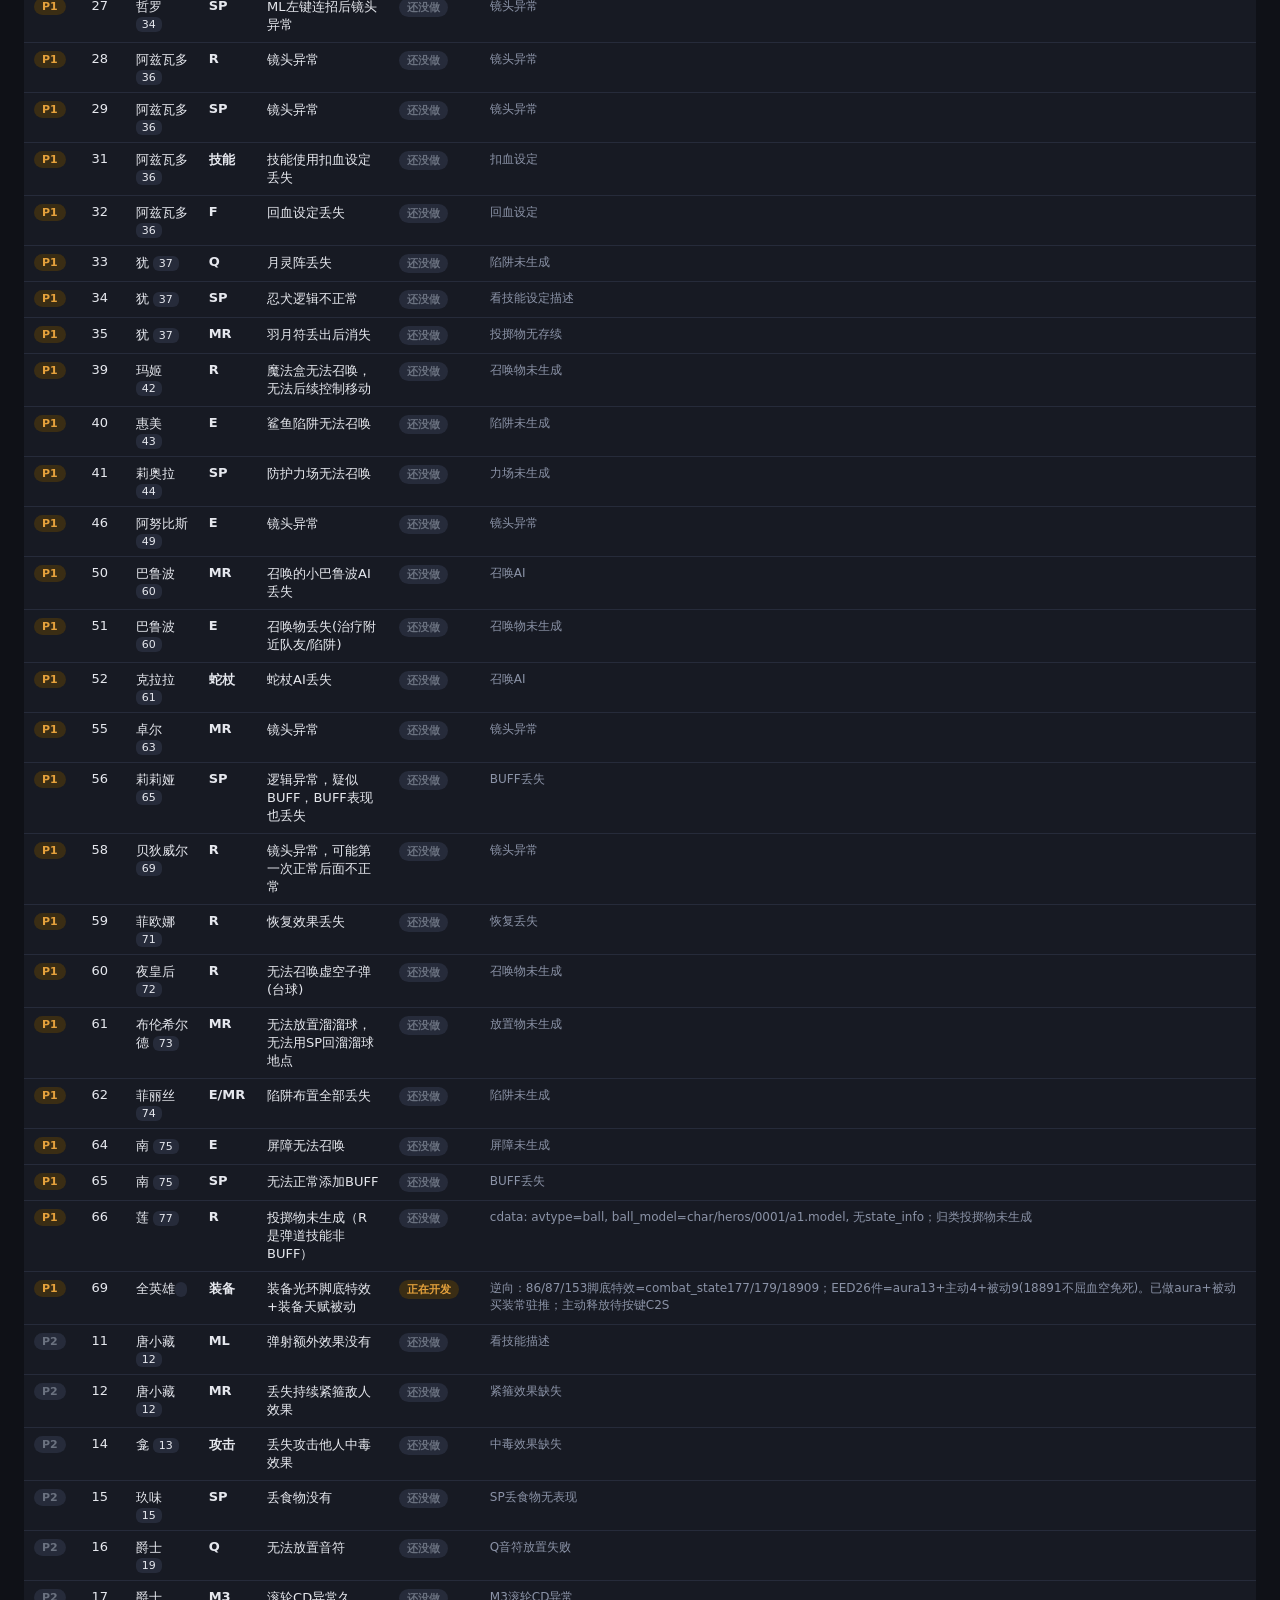
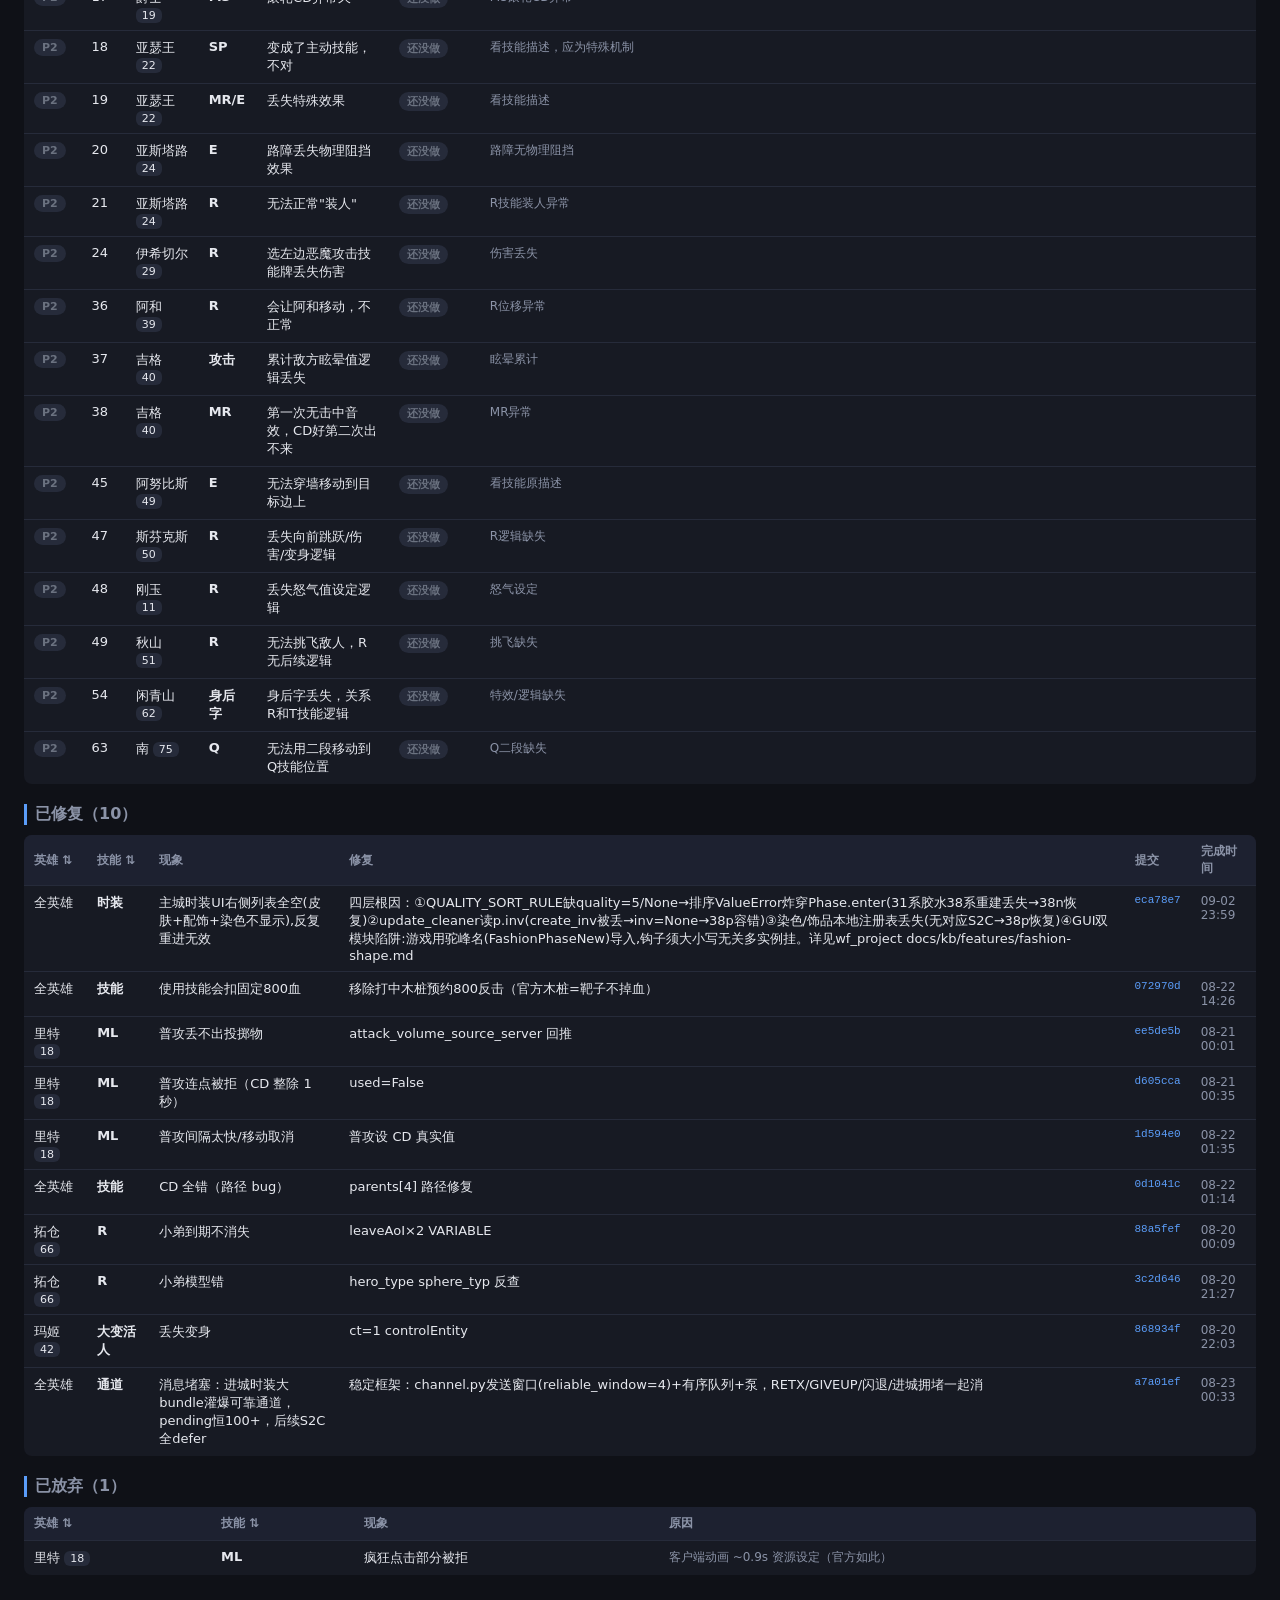
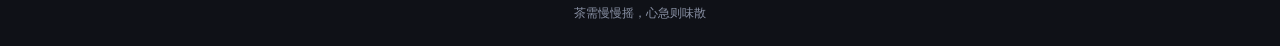
==== commit 3e2aeab8: "看板: #71 时装UI列表全空已修复(eca78e7) + #70 装备/染饰按钮灰登记(create_inv投递根因)" ====
--- a/index.html
+++ b/index.html
@@ -124,12 +124,14 @@
     {id:66, pri:1, hero:'莲', hid:77, skill:'R', desc:'投掷物未生成（R是弹道技能非BUFF）', note:'cdata: avtype=ball, ball_model=char/heros/0001/a1.model, 无state_info；归类投掷物未生成'},
     {id:69, pri:1, hero:'全英雄', hid:'', skill:'装备', desc:'装备光环脚底特效+装备天赋被动', note:'逆向：86/87/153脚底特效=combat_state177/179/18909；EED26件=aura13+主动4+被动9(18891不屈血空免死)。已做aura+被动买装常驻推；主动释放待按键C2S', st:'doing'},
     {id:67, pri:0, hero:'全英雄', hid:'', skill:'时装', desc:'默认时装/未说明时装的英雄会随机给一个时装', note:'根因两层已修(1144b45)：①wardrobe._practice_default_fashion_for_hero 取ids[0]冒充默认外观(表已滤default_fashion,旧分支永不命中)；②历史会话固化9英雄非默认指针进account_profile每次进城回放。修复：兜底默认返回[](fashions[]=官方fashion=0语义,实机验证正常)+档案复位工具repair_default_fashions.py(--apply须停服后跑,dry-run已验证9英雄全中)。待停服应用+复测', st:'retest'},
+    {id:70, pri:0, hero:'全英雄', hid:'', skill:'时装', desc:'塑形界面不能装备皮肤/染色/饰品（按钮灰/无响应）', note:'链路已定：on_btn_equip_click→setHeroFashionSuit(纯套装)/batchMakeFashionSuit(带染饰)；按钮门 _check_fashion 用 inv.countByID(INV_PAGE_FASHION)——染色/饰品拥有权威=create_inv 时装页道具。根因=create_inv#54 被客户端静默丢弃→p.inv=None(38o仪器:create_inv 0次调用)。修法：修投递+服务器时装页灌染/饰道具', st:'doing'},
 
   ],
   req: [
     {id:'R1', req:'竞技场1v1 AI', desc:'竞技场 1v1 模式支持 AI 对手（人机对战）', st:'doing', note:'已还原文件名：87个官方btname全部填上对战树(占位清零,XML合法)，模板meta_1130/1127/1144按难度填满；假人btname=1v1_simple_03AI(=meta_1130，已确认加载+SUCCESS)。行为树全量挖出(8-24)：bag 1185棵全解(明文XML非pyc)，src补19棵，285权威名res 100%覆盖(+198)，res命名树102->300。不动根因实锤+修复(8-24)：所有types.MethodType hook缺self参数→绑定后一调用TypeError→CheckDistance全崩→技能/追击分支全失败→落回Wander不攻击。已修：distanceTo/chaseNavigate/onChaseNavigate/iUseSkill hook补self+立即生效；speed 3.0->6.0匹配玩家；is_offline_ai=True本地施法(无cell)。实测通过：假人会追击(nav=3 CHASE moving=True)+主动放技能攻击。互打双断根因+切假服方案(8-24实施,待实测)：本地假人无cell假服不认识→AI打不到玩家+玩家打AI无硬直；方案=假服上户口push ShadowCreature dens39同款(安全)+hero_type对手英雄+camp敌(2)+start_skill_ai挂1v1树,iUseSkill走cell.requestUseSkill(有cell→玩家掉血)。已实施routing._practice_push_ai_dummy+overlay practice_ai_dummy_push_1v1(active已切,关本地)。待实测：重启假服+客户端自动推假人+挂树(无需按Y),验证互打;失败回滚active=[]'},
   ],
   done: [
+    {hero:'全英雄', hid:'', skill:'时装', desc:'主城时装UI右侧列表全空(皮肤+配饰+染色不显示),反复重进无效', fix:'四层根因：①QUALITY_SORT_RULE缺quality=5/None→排序ValueError炸穿Phase.enter(31系胶水38系重建丢失→38n恢复)②update_cleaner读p.inv(create_inv被丢→inv=None→38p容错)③染色/饰品本地注册表丢失(无对应S2C→38p恢复)④GUI双模块陷阱:游戏用驼峰名(FashionPhaseNew)导入,钩子须大小写无关多实例挂。详见wf_project docs/kb/features/fashion-shape.md', commit:'eca78e7', time:'09-02 23:59'},
     {hero:'全英雄', hid:'', skill:'技能', desc:'使用技能会扣固定800血', fix:'移除打中木桩预约800反击（官方木桩=靶子不掉血）', commit:'072970d', time:'08-22 14:26'},
     {hero:'里特', hid:18, skill:'ML', desc:'普攻丢不出投掷物', fix:'attack_volume_source_server 回推', commit:'ee5de5b', time:'08-21 00:01'},
     {hero:'里特', hid:18, skill:'ML', desc:'普攻连点被拒（CD 整除 1 秒）', fix:'used=False', commit:'d605cca', time:'08-21 00:35'},
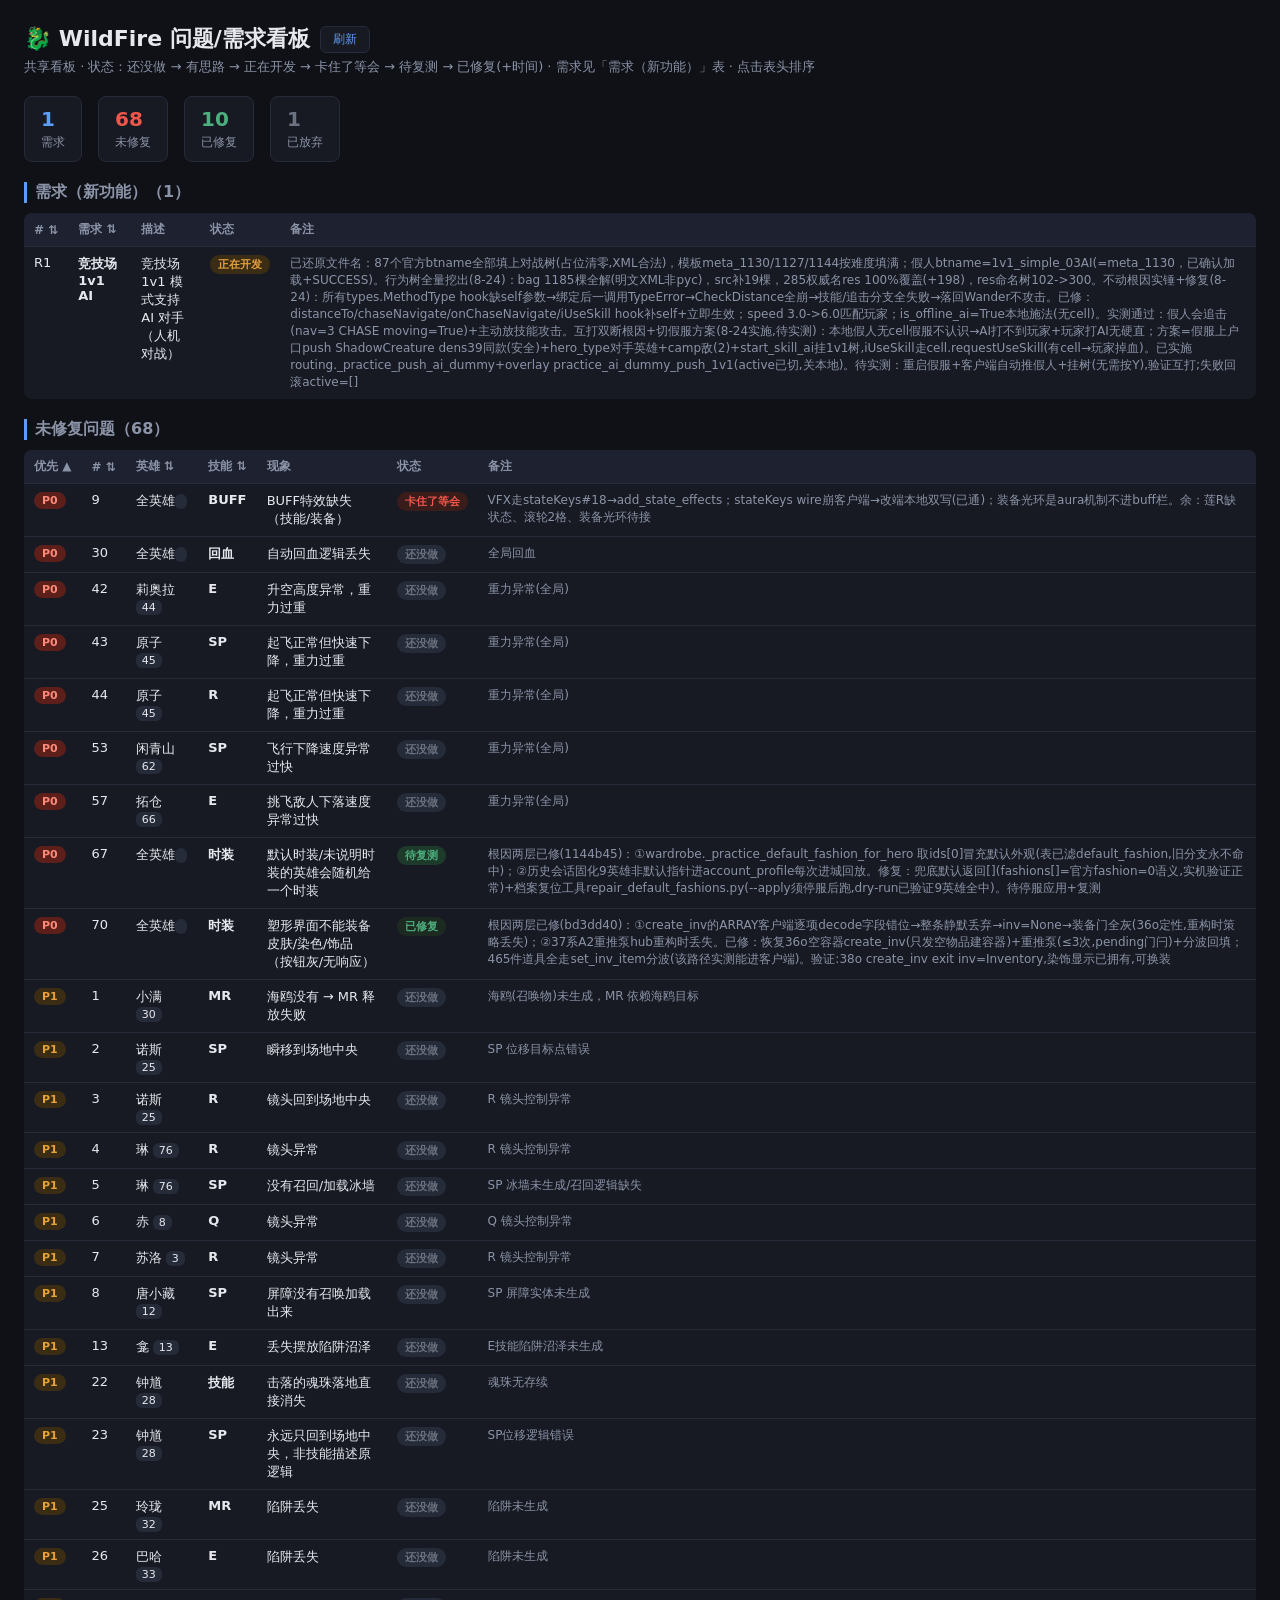
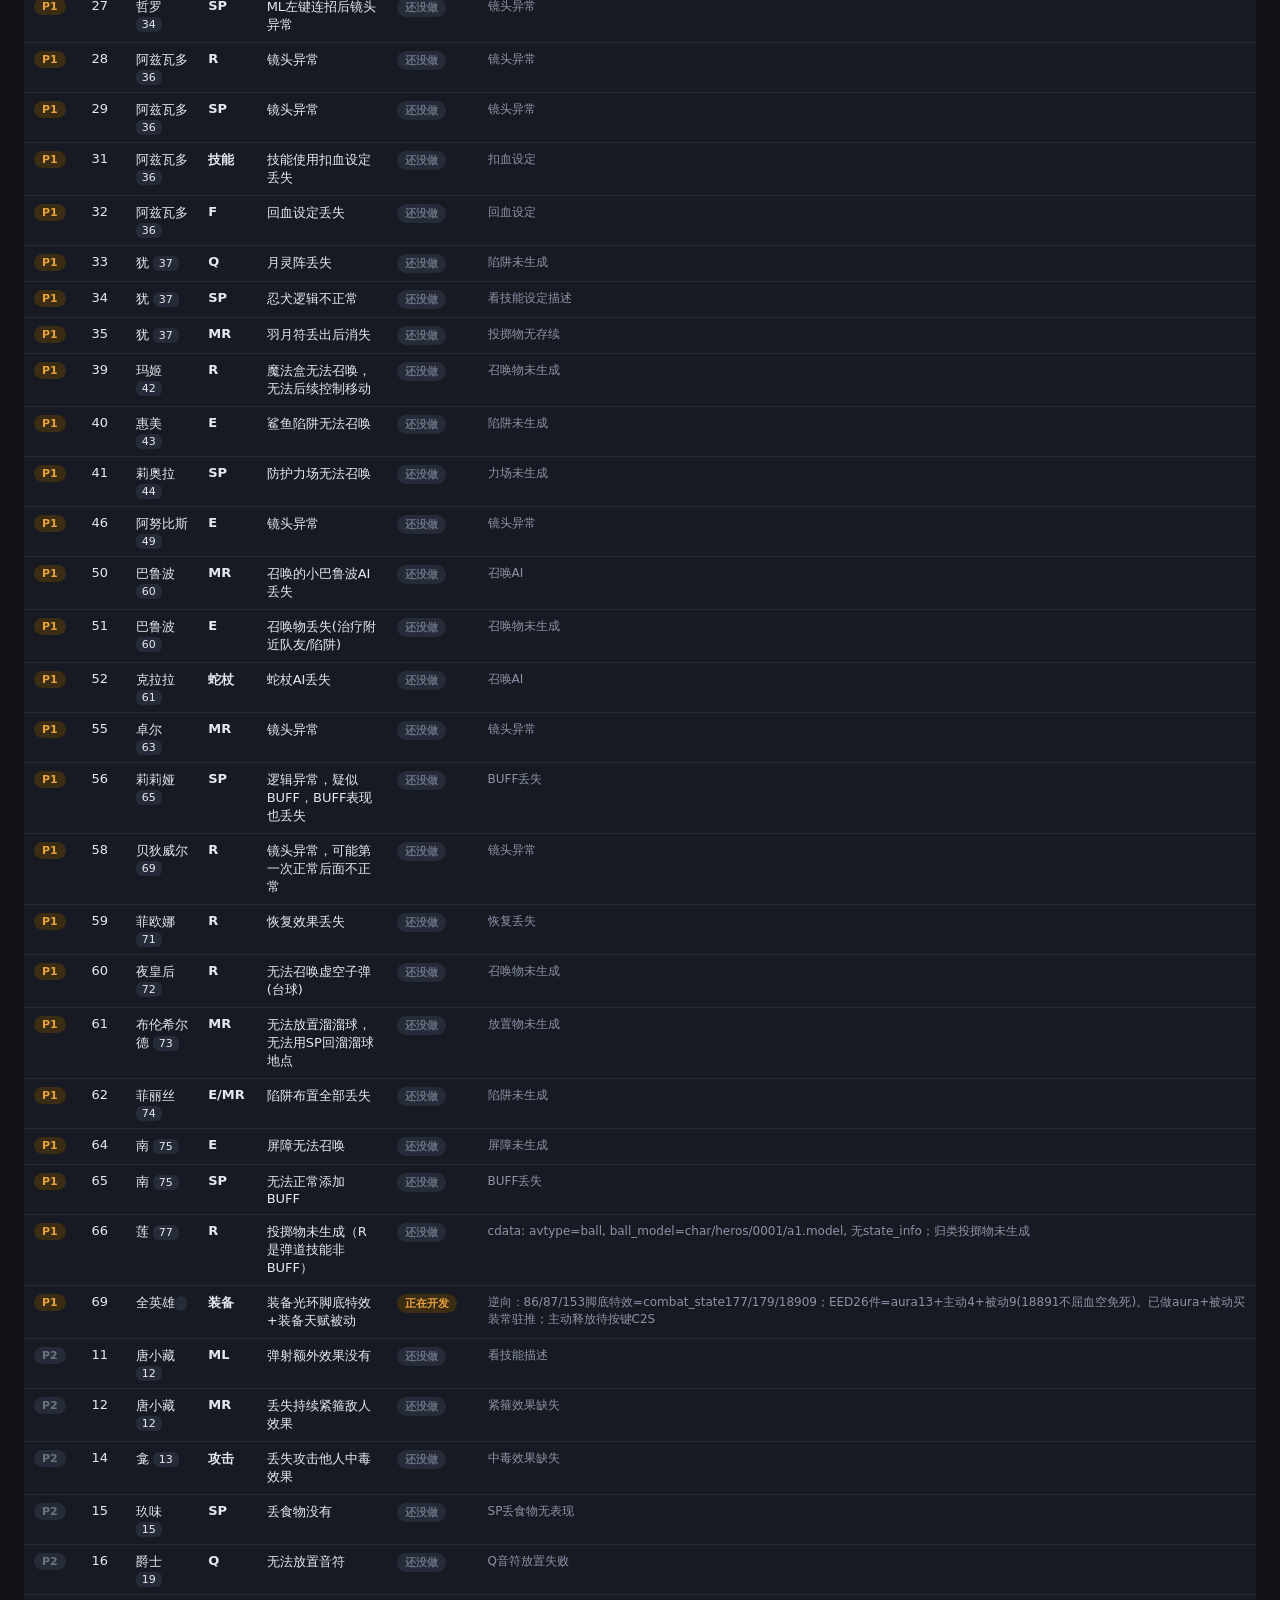
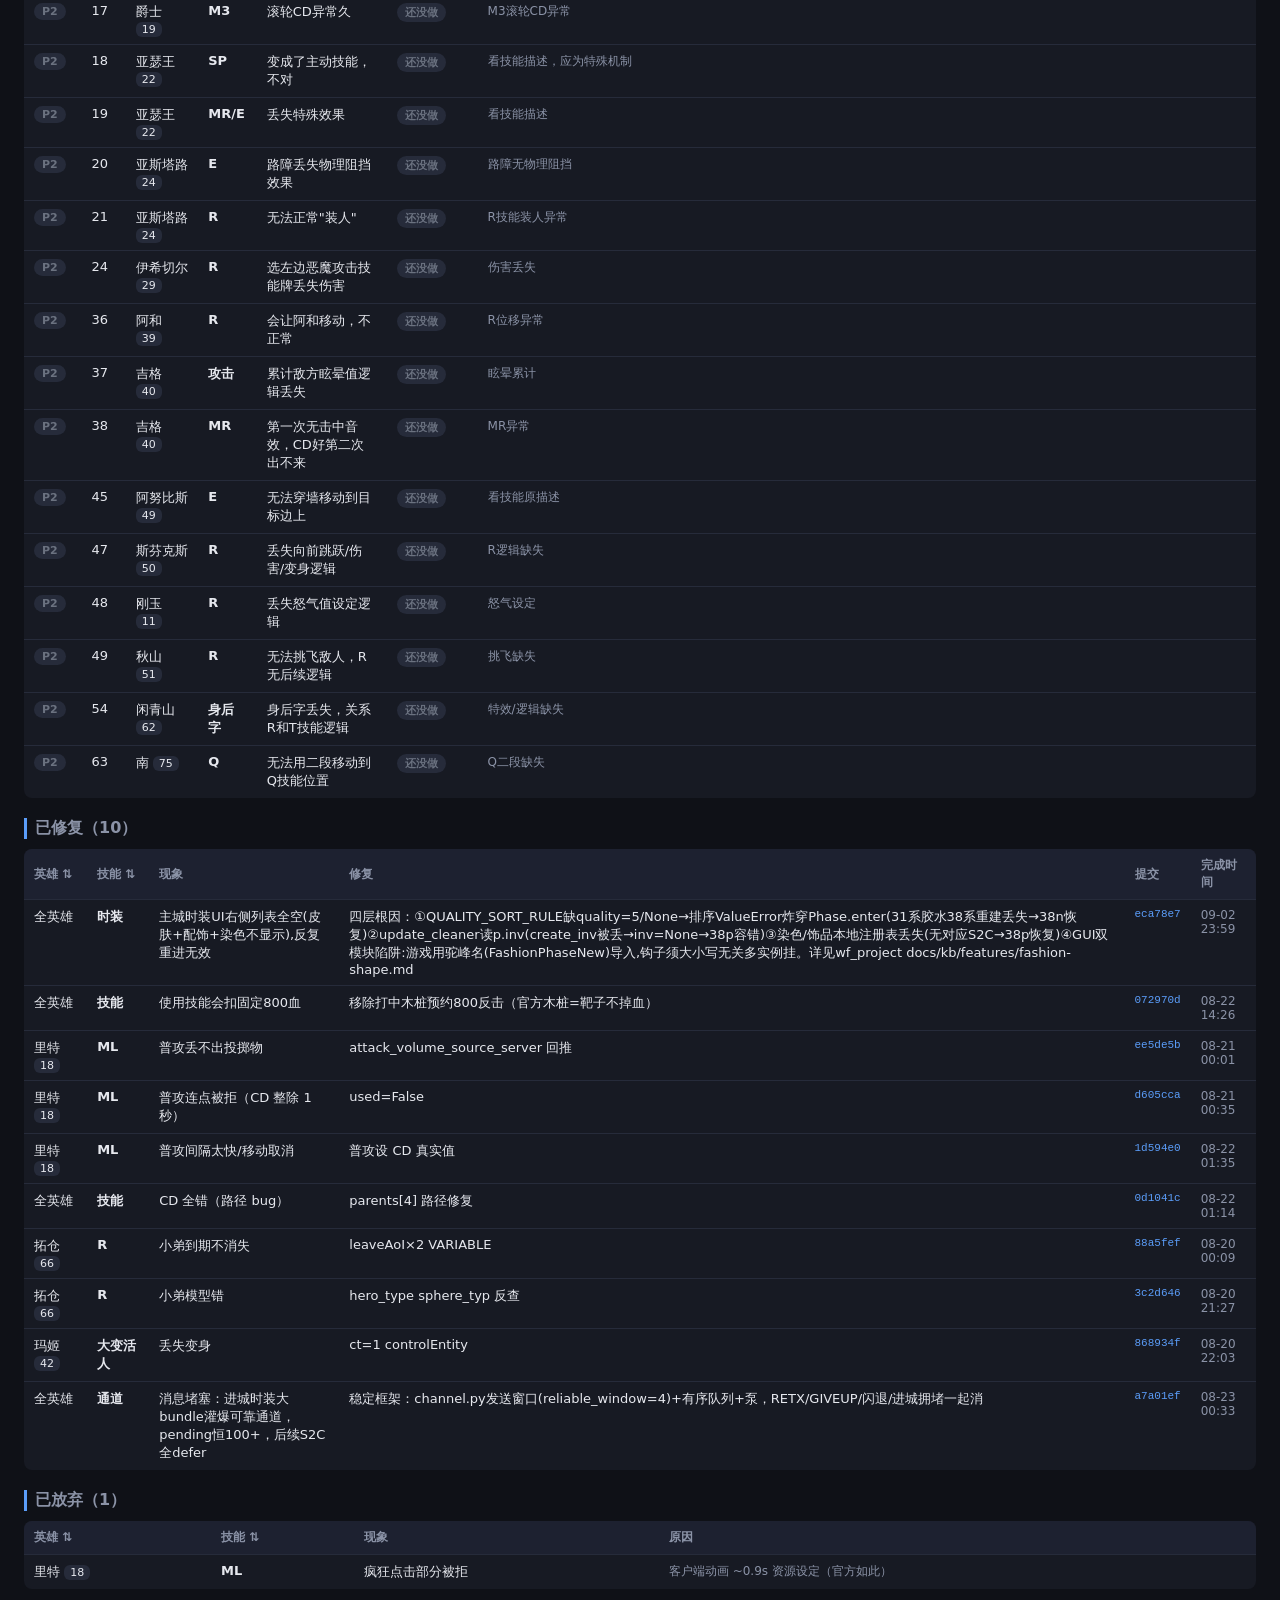
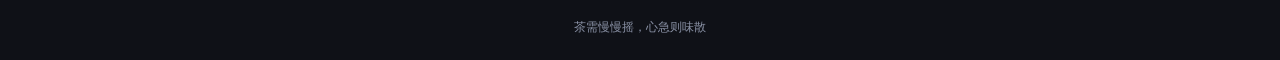
==== commit d0f39c5e: "看板: #70 时装装备/染色/饰品已修复(bd3dd40) create_inv空容器+重推泵+分波回填" ====
--- a/index.html
+++ b/index.html
@@ -124,7 +124,7 @@
     {id:66, pri:1, hero:'莲', hid:77, skill:'R', desc:'投掷物未生成（R是弹道技能非BUFF）', note:'cdata: avtype=ball, ball_model=char/heros/0001/a1.model, 无state_info；归类投掷物未生成'},
     {id:69, pri:1, hero:'全英雄', hid:'', skill:'装备', desc:'装备光环脚底特效+装备天赋被动', note:'逆向：86/87/153脚底特效=combat_state177/179/18909；EED26件=aura13+主动4+被动9(18891不屈血空免死)。已做aura+被动买装常驻推；主动释放待按键C2S', st:'doing'},
     {id:67, pri:0, hero:'全英雄', hid:'', skill:'时装', desc:'默认时装/未说明时装的英雄会随机给一个时装', note:'根因两层已修(1144b45)：①wardrobe._practice_default_fashion_for_hero 取ids[0]冒充默认外观(表已滤default_fashion,旧分支永不命中)；②历史会话固化9英雄非默认指针进account_profile每次进城回放。修复：兜底默认返回[](fashions[]=官方fashion=0语义,实机验证正常)+档案复位工具repair_default_fashions.py(--apply须停服后跑,dry-run已验证9英雄全中)。待停服应用+复测', st:'retest'},
-    {id:70, pri:0, hero:'全英雄', hid:'', skill:'时装', desc:'塑形界面不能装备皮肤/染色/饰品（按钮灰/无响应）', note:'链路已定：on_btn_equip_click→setHeroFashionSuit(纯套装)/batchMakeFashionSuit(带染饰)；按钮门 _check_fashion 用 inv.countByID(INV_PAGE_FASHION)——染色/饰品拥有权威=create_inv 时装页道具。根因=create_inv#54 被客户端静默丢弃→p.inv=None(38o仪器:create_inv 0次调用)。修法：修投递+服务器时装页灌染/饰道具', st:'doing'},
+    {id:70, pri:0, hero:'全英雄', hid:'', skill:'时装', desc:'塑形界面不能装备皮肤/染色/饰品（按钮灰/无响应）', note:'根因两层已修(bd3dd40)：①create_inv的ARRAY<CLIENT_ITEM_INFO>客户端逐项decode字段错位→整条静默丢弃→inv=None→装备门全灰(36o定性,重构时策略丢失)；②37系A2重推泵hub重构时丢失。已修：恢复36o空容器create_inv(只发空物品建容器)+重推泵(≤3次,pending门闩)+分波回填；465件道具全走set_inv_item分波(该路径实测能进客户端)。验证:38o create_inv exit inv=Inventory,染饰显示已拥有,可换装', st:'done'},
 
   ],
   req: [
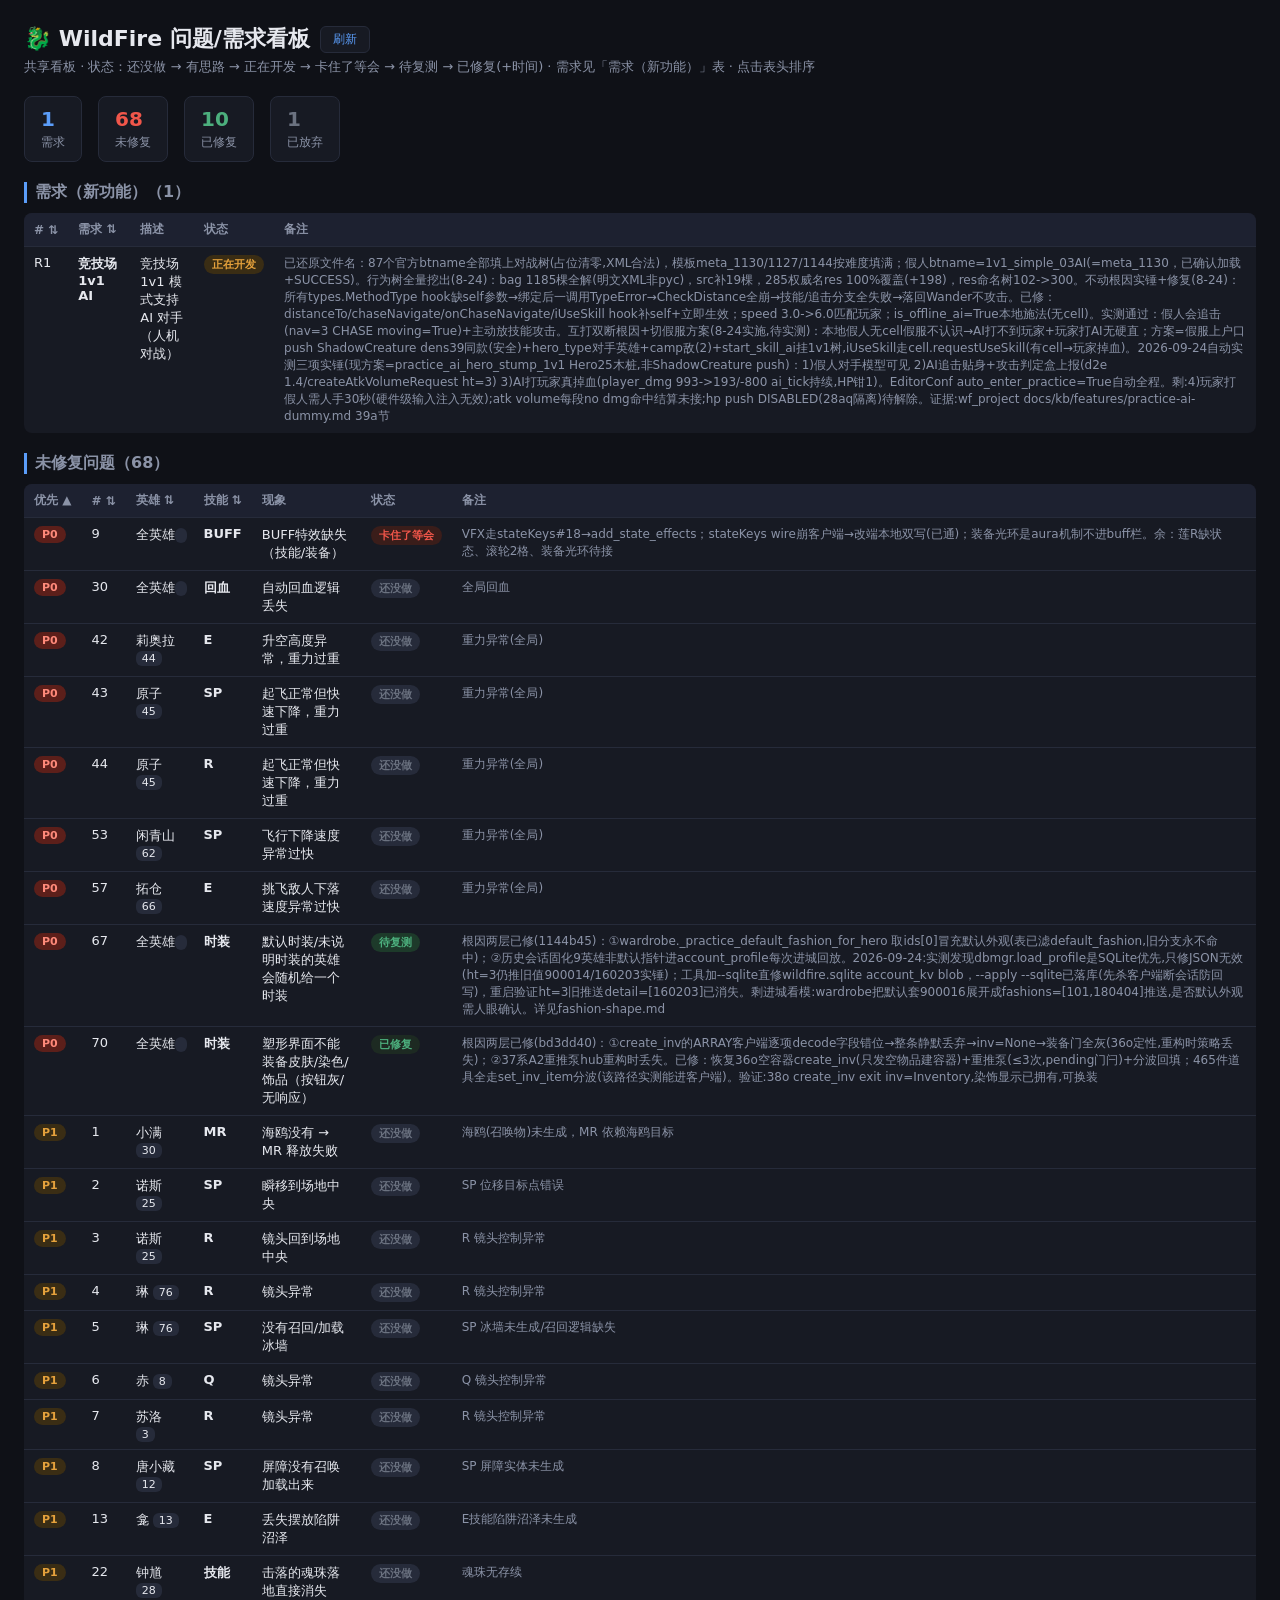
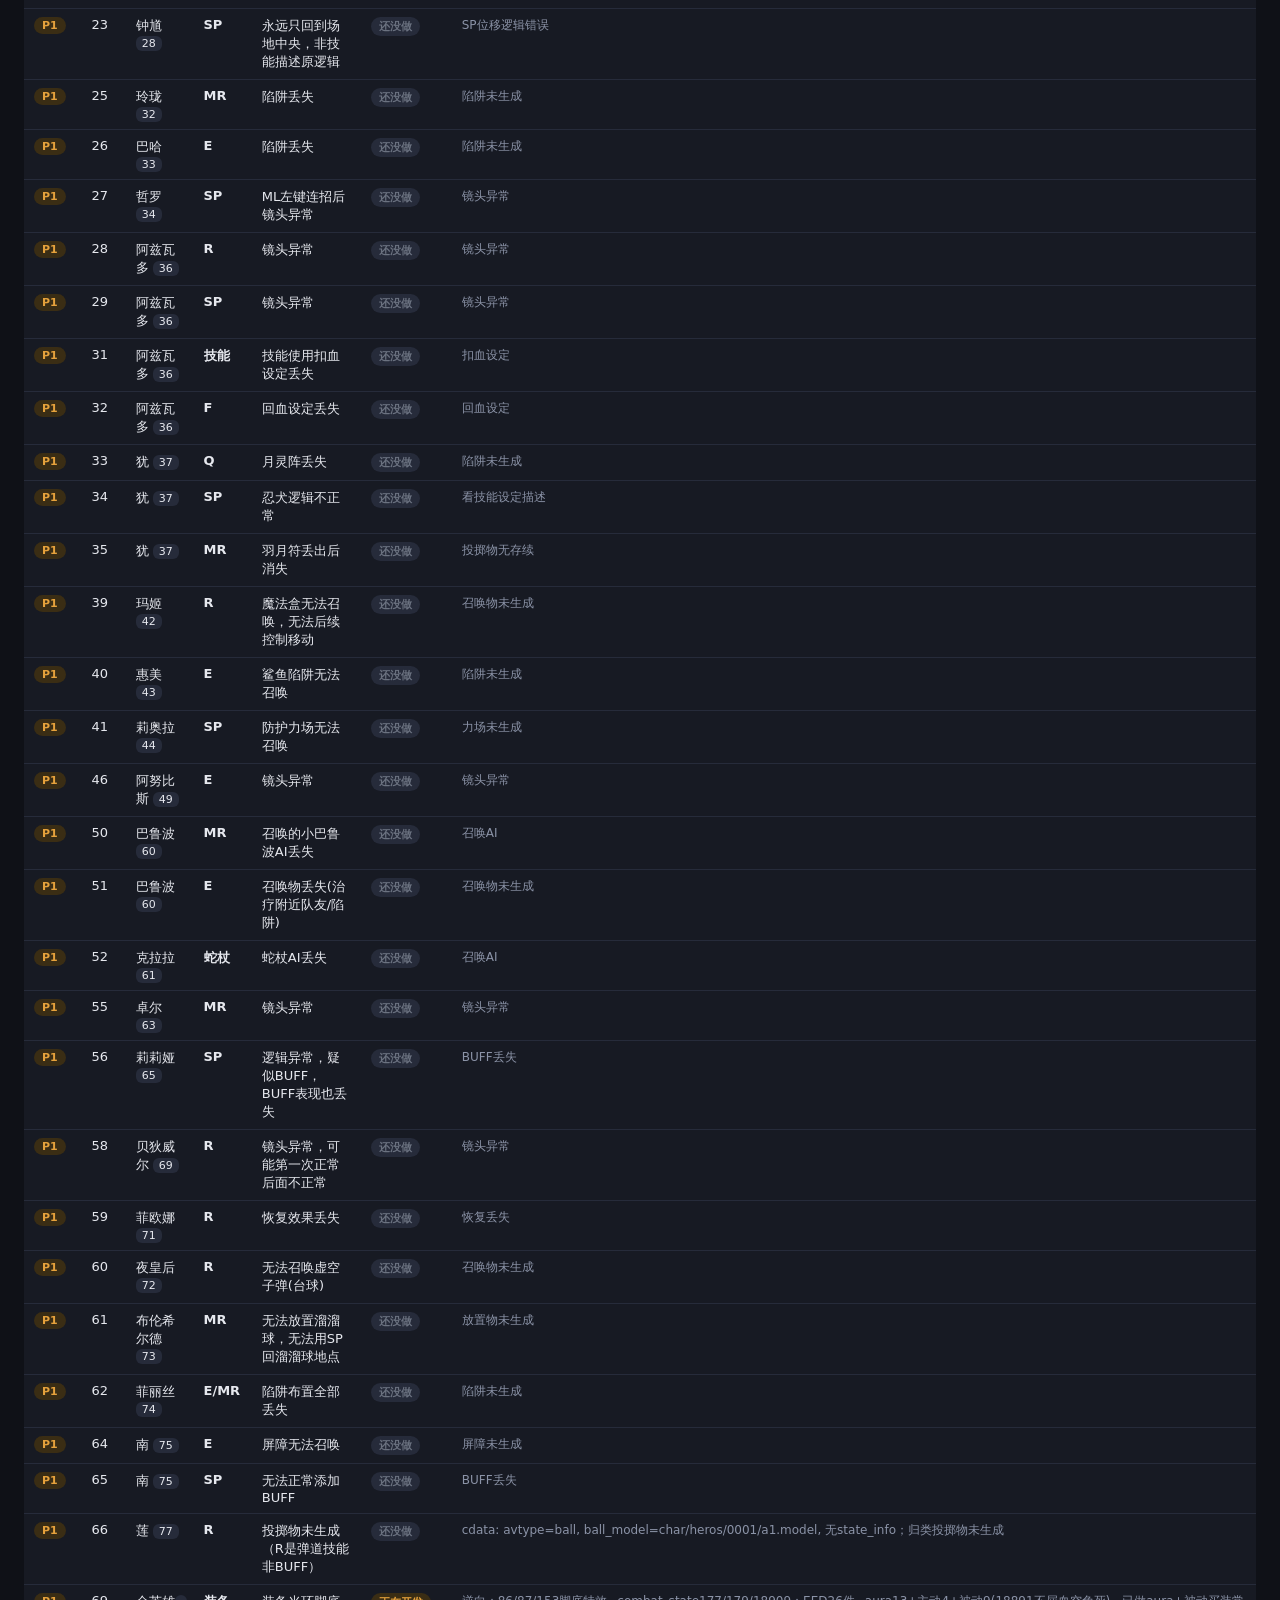
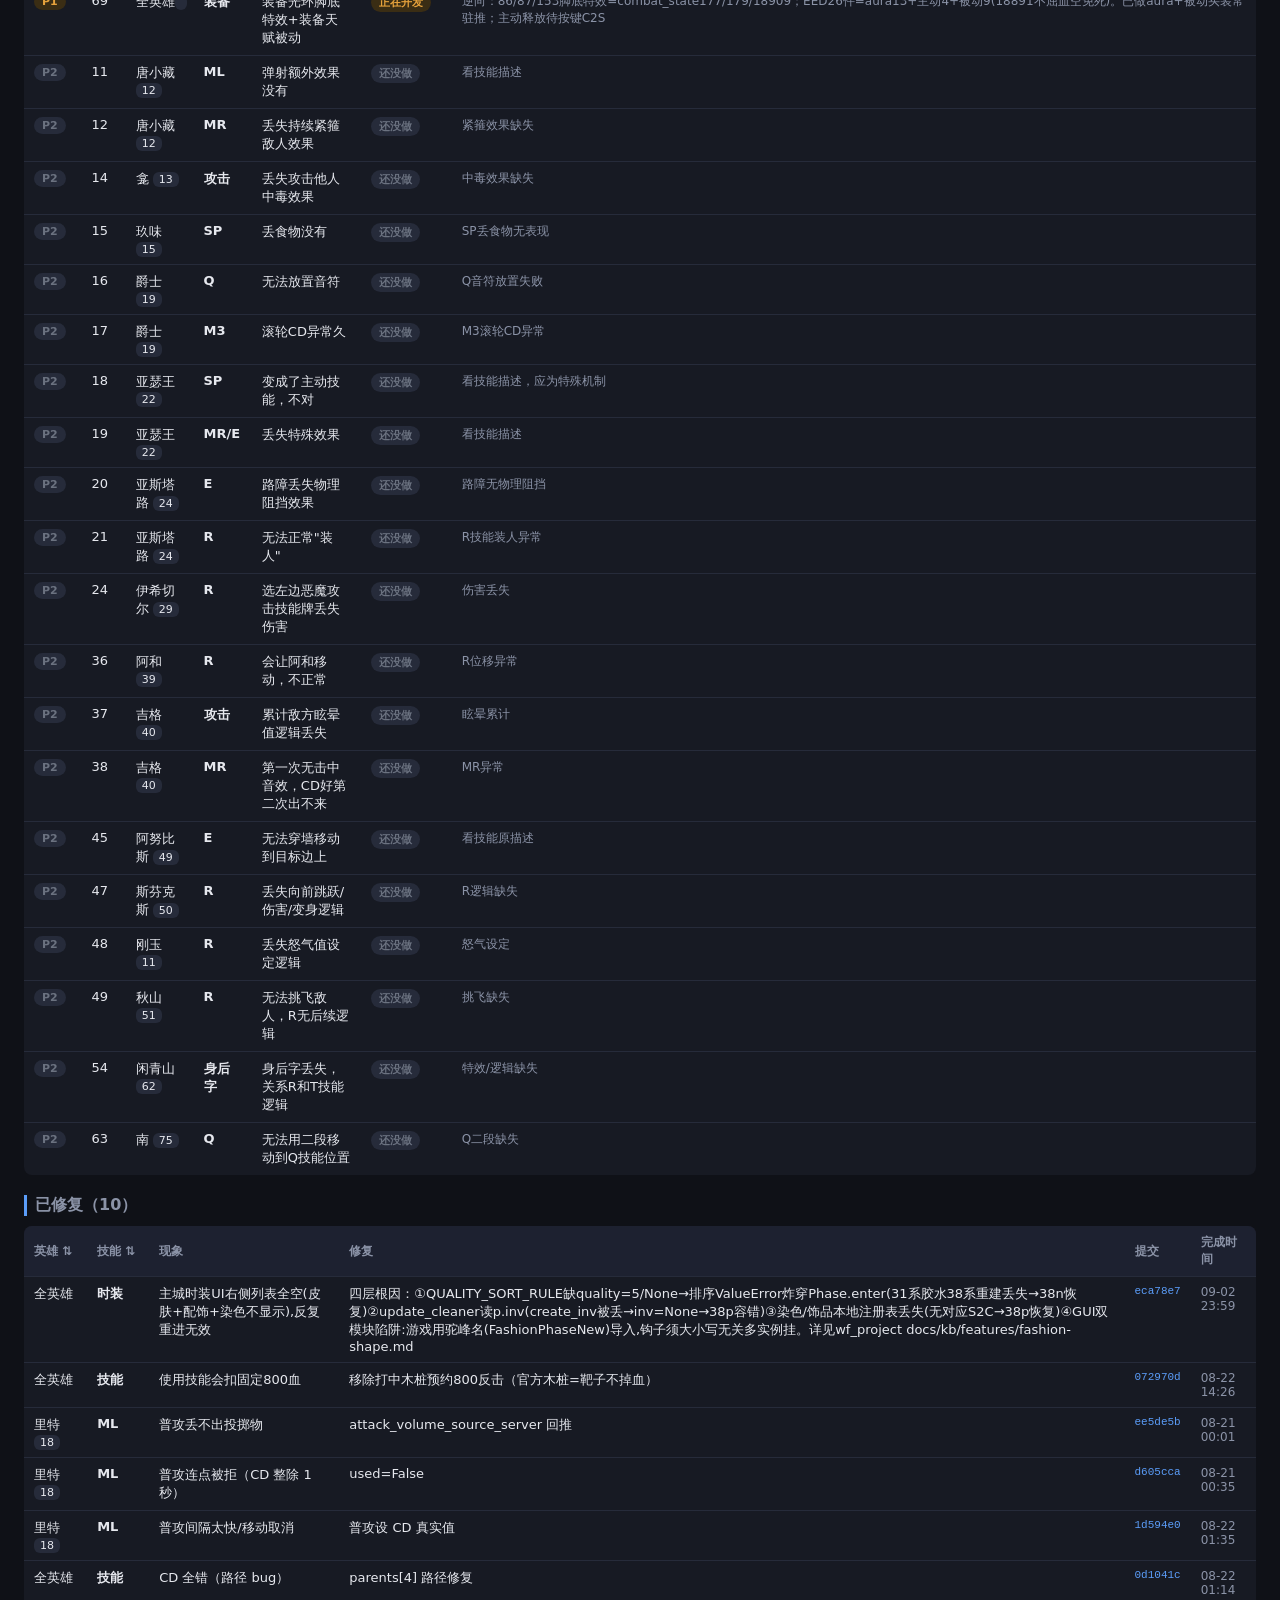
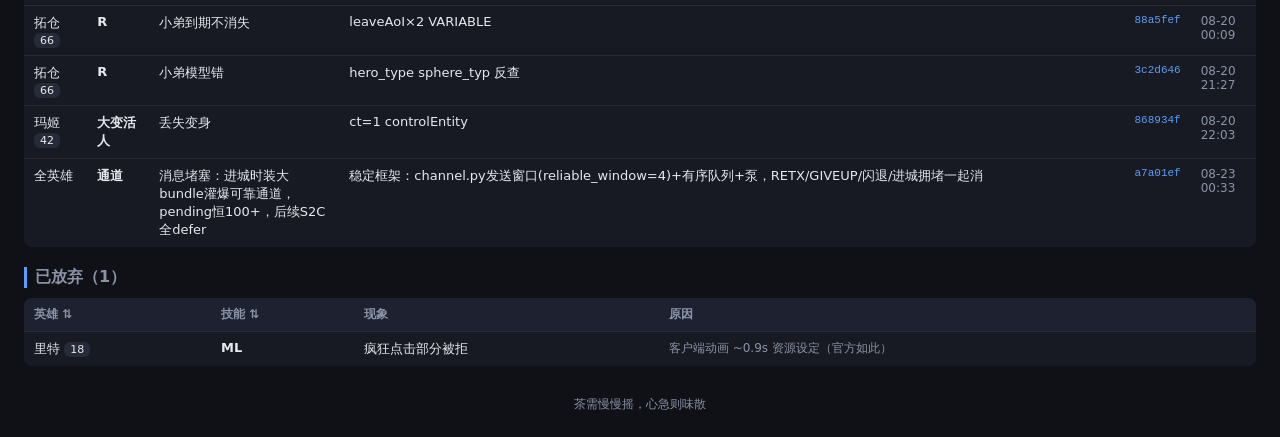
==== commit 6582c812: "看板: R1 自动实测三项实锤(现方案hero_stump/剩④人工+命中结算) + #67 SQLite权威源复位已落库(剩看模)" ====
--- a/index.html
+++ b/index.html
@@ -123,12 +123,12 @@
     {id:65, pri:1, hero:'南', hid:75, skill:'SP', desc:'无法正常添加BUFF', note:'BUFF丢失'},
     {id:66, pri:1, hero:'莲', hid:77, skill:'R', desc:'投掷物未生成（R是弹道技能非BUFF）', note:'cdata: avtype=ball, ball_model=char/heros/0001/a1.model, 无state_info；归类投掷物未生成'},
     {id:69, pri:1, hero:'全英雄', hid:'', skill:'装备', desc:'装备光环脚底特效+装备天赋被动', note:'逆向：86/87/153脚底特效=combat_state177/179/18909；EED26件=aura13+主动4+被动9(18891不屈血空免死)。已做aura+被动买装常驻推；主动释放待按键C2S', st:'doing'},
-    {id:67, pri:0, hero:'全英雄', hid:'', skill:'时装', desc:'默认时装/未说明时装的英雄会随机给一个时装', note:'根因两层已修(1144b45)：①wardrobe._practice_default_fashion_for_hero 取ids[0]冒充默认外观(表已滤default_fashion,旧分支永不命中)；②历史会话固化9英雄非默认指针进account_profile每次进城回放。修复：兜底默认返回[](fashions[]=官方fashion=0语义,实机验证正常)+档案复位工具repair_default_fashions.py(--apply须停服后跑,dry-run已验证9英雄全中)。待停服应用+复测', st:'retest'},
+    {id:67, pri:0, hero:'全英雄', hid:'', skill:'时装', desc:'默认时装/未说明时装的英雄会随机给一个时装', note:'根因两层已修(1144b45)：①wardrobe._practice_default_fashion_for_hero 取ids[0]冒充默认外观(表已滤default_fashion,旧分支永不命中)；②历史会话固化9英雄非默认指针进account_profile每次进城回放。2026-09-24:实测发现dbmgr.load_profile是SQLite优先,只修JSON无效(ht=3仍推旧值900014/160203实锤)；工具加--sqlite直修wildfire.sqlite account_kv blob，--apply --sqlite已落库(先杀客户端断会话防回写)，重启验证ht=3旧推送detail=[160203]已消失。剩进城看模:wardrobe把默认套900016展开成fashions=[101,180404]推送,是否默认外观需人眼确认。详见fashion-shape.md', st:'retest'},
     {id:70, pri:0, hero:'全英雄', hid:'', skill:'时装', desc:'塑形界面不能装备皮肤/染色/饰品（按钮灰/无响应）', note:'根因两层已修(bd3dd40)：①create_inv的ARRAY<CLIENT_ITEM_INFO>客户端逐项decode字段错位→整条静默丢弃→inv=None→装备门全灰(36o定性,重构时策略丢失)；②37系A2重推泵hub重构时丢失。已修：恢复36o空容器create_inv(只发空物品建容器)+重推泵(≤3次,pending门闩)+分波回填；465件道具全走set_inv_item分波(该路径实测能进客户端)。验证:38o create_inv exit inv=Inventory,染饰显示已拥有,可换装', st:'done'},
 
   ],
   req: [
-    {id:'R1', req:'竞技场1v1 AI', desc:'竞技场 1v1 模式支持 AI 对手（人机对战）', st:'doing', note:'已还原文件名：87个官方btname全部填上对战树(占位清零,XML合法)，模板meta_1130/1127/1144按难度填满；假人btname=1v1_simple_03AI(=meta_1130，已确认加载+SUCCESS)。行为树全量挖出(8-24)：bag 1185棵全解(明文XML非pyc)，src补19棵，285权威名res 100%覆盖(+198)，res命名树102->300。不动根因实锤+修复(8-24)：所有types.MethodType hook缺self参数→绑定后一调用TypeError→CheckDistance全崩→技能/追击分支全失败→落回Wander不攻击。已修：distanceTo/chaseNavigate/onChaseNavigate/iUseSkill hook补self+立即生效；speed 3.0->6.0匹配玩家；is_offline_ai=True本地施法(无cell)。实测通过：假人会追击(nav=3 CHASE moving=True)+主动放技能攻击。互打双断根因+切假服方案(8-24实施,待实测)：本地假人无cell假服不认识→AI打不到玩家+玩家打AI无硬直；方案=假服上户口push ShadowCreature dens39同款(安全)+hero_type对手英雄+camp敌(2)+start_skill_ai挂1v1树,iUseSkill走cell.requestUseSkill(有cell→玩家掉血)。已实施routing._practice_push_ai_dummy+overlay practice_ai_dummy_push_1v1(active已切,关本地)。待实测：重启假服+客户端自动推假人+挂树(无需按Y),验证互打;失败回滚active=[]'},
+    {id:'R1', req:'竞技场1v1 AI', desc:'竞技场 1v1 模式支持 AI 对手（人机对战）', st:'doing', note:'已还原文件名：87个官方btname全部填上对战树(占位清零,XML合法)，模板meta_1130/1127/1144按难度填满；假人btname=1v1_simple_03AI(=meta_1130，已确认加载+SUCCESS)。行为树全量挖出(8-24)：bag 1185棵全解(明文XML非pyc)，src补19棵，285权威名res 100%覆盖(+198)，res命名树102->300。不动根因实锤+修复(8-24)：所有types.MethodType hook缺self参数→绑定后一调用TypeError→CheckDistance全崩→技能/追击分支全失败→落回Wander不攻击。已修：distanceTo/chaseNavigate/onChaseNavigate/iUseSkill hook补self+立即生效；speed 3.0->6.0匹配玩家；is_offline_ai=True本地施法(无cell)。实测通过：假人会追击(nav=3 CHASE moving=True)+主动放技能攻击。互打双断根因+切假服方案(8-24实施,待实测)：本地假人无cell假服不认识→AI打不到玩家+玩家打AI无硬直；方案=假服上户口push ShadowCreature dens39同款(安全)+hero_type对手英雄+camp敌(2)+start_skill_ai挂1v1树,iUseSkill走cell.requestUseSkill(有cell→玩家掉血)。2026-09-24自动实测三项实锤(现方案=practice_ai_hero_stump_1v1 Hero25木桩,非ShadowCreature push)：1)假人对手模型可见 2)AI追击贴身+攻击判定盒上报(d2e 1.4/createAtkVolumeRequest ht=3) 3)AI打玩家真掉血(player_dmg 993->193/-800 ai_tick持续,HP钳1)。EditorConf auto_enter_practice=True自动全程。剩:4)玩家打假人需人手30秒(硬件级输入注入无效);atk volume每段no dmg命中结算未接;hp push DISABLED(28aq隔离)待解除。证据:wf_project docs/kb/features/practice-ai-dummy.md 39a节'},
   ],
   done: [
     {hero:'全英雄', hid:'', skill:'时装', desc:'主城时装UI右侧列表全空(皮肤+配饰+染色不显示),反复重进无效', fix:'四层根因：①QUALITY_SORT_RULE缺quality=5/None→排序ValueError炸穿Phase.enter(31系胶水38系重建丢失→38n恢复)②update_cleaner读p.inv(create_inv被丢→inv=None→38p容错)③染色/饰品本地注册表丢失(无对应S2C→38p恢复)④GUI双模块陷阱:游戏用驼峰名(FashionPhaseNew)导入,钩子须大小写无关多实例挂。详见wf_project docs/kb/features/fashion-shape.md', commit:'eca78e7', time:'09-02 23:59'},
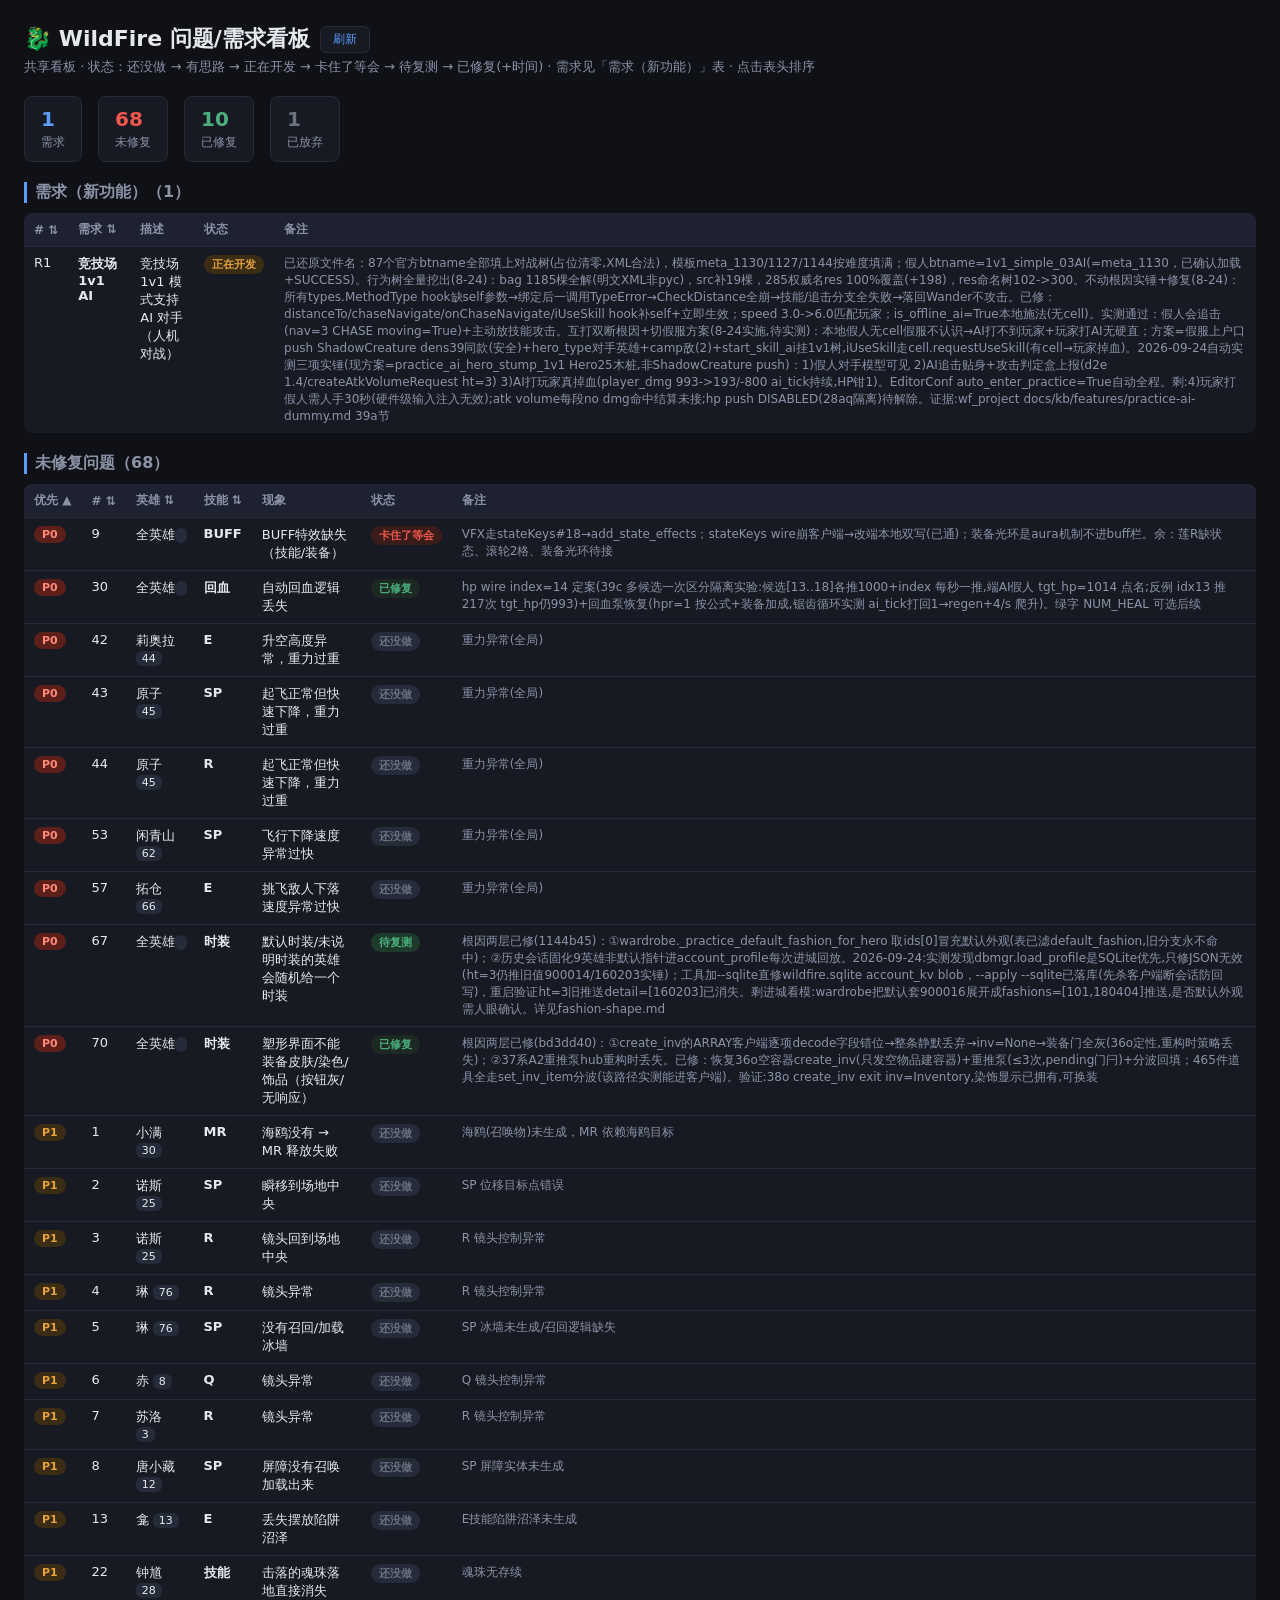
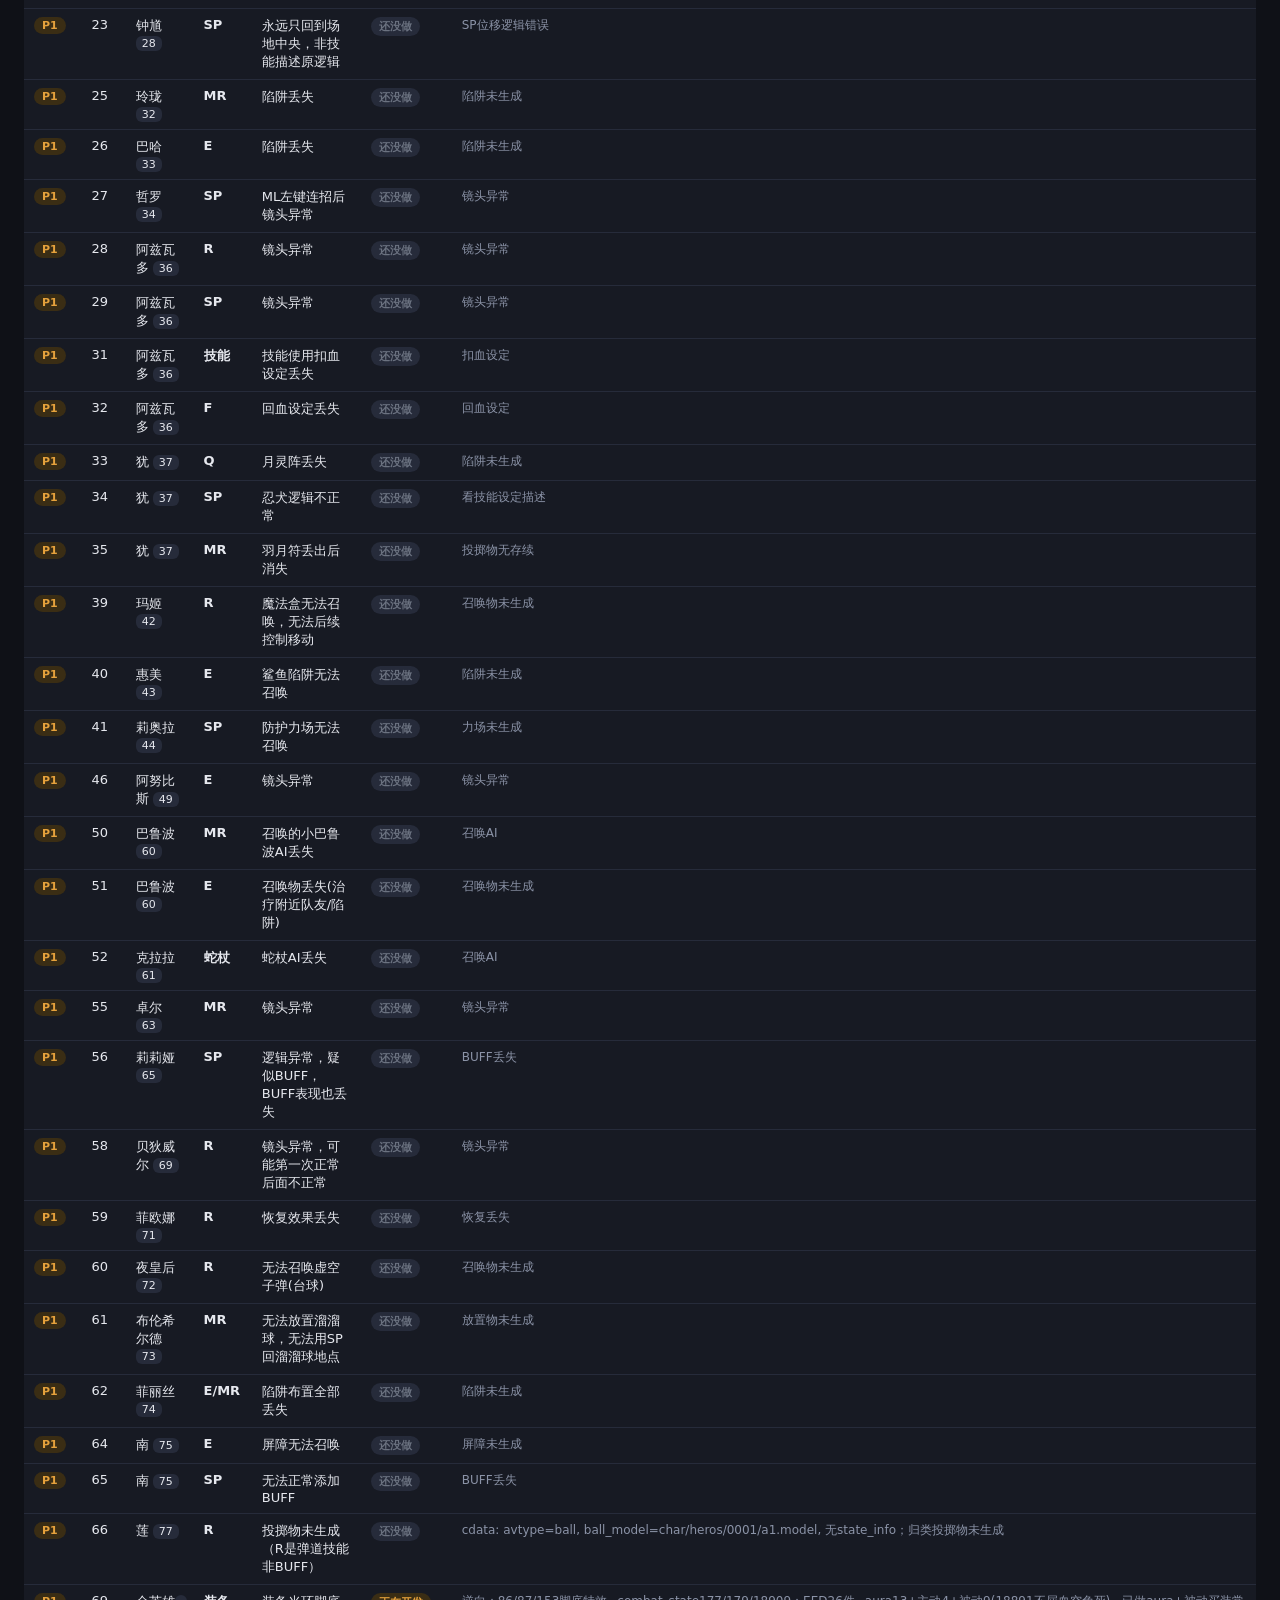
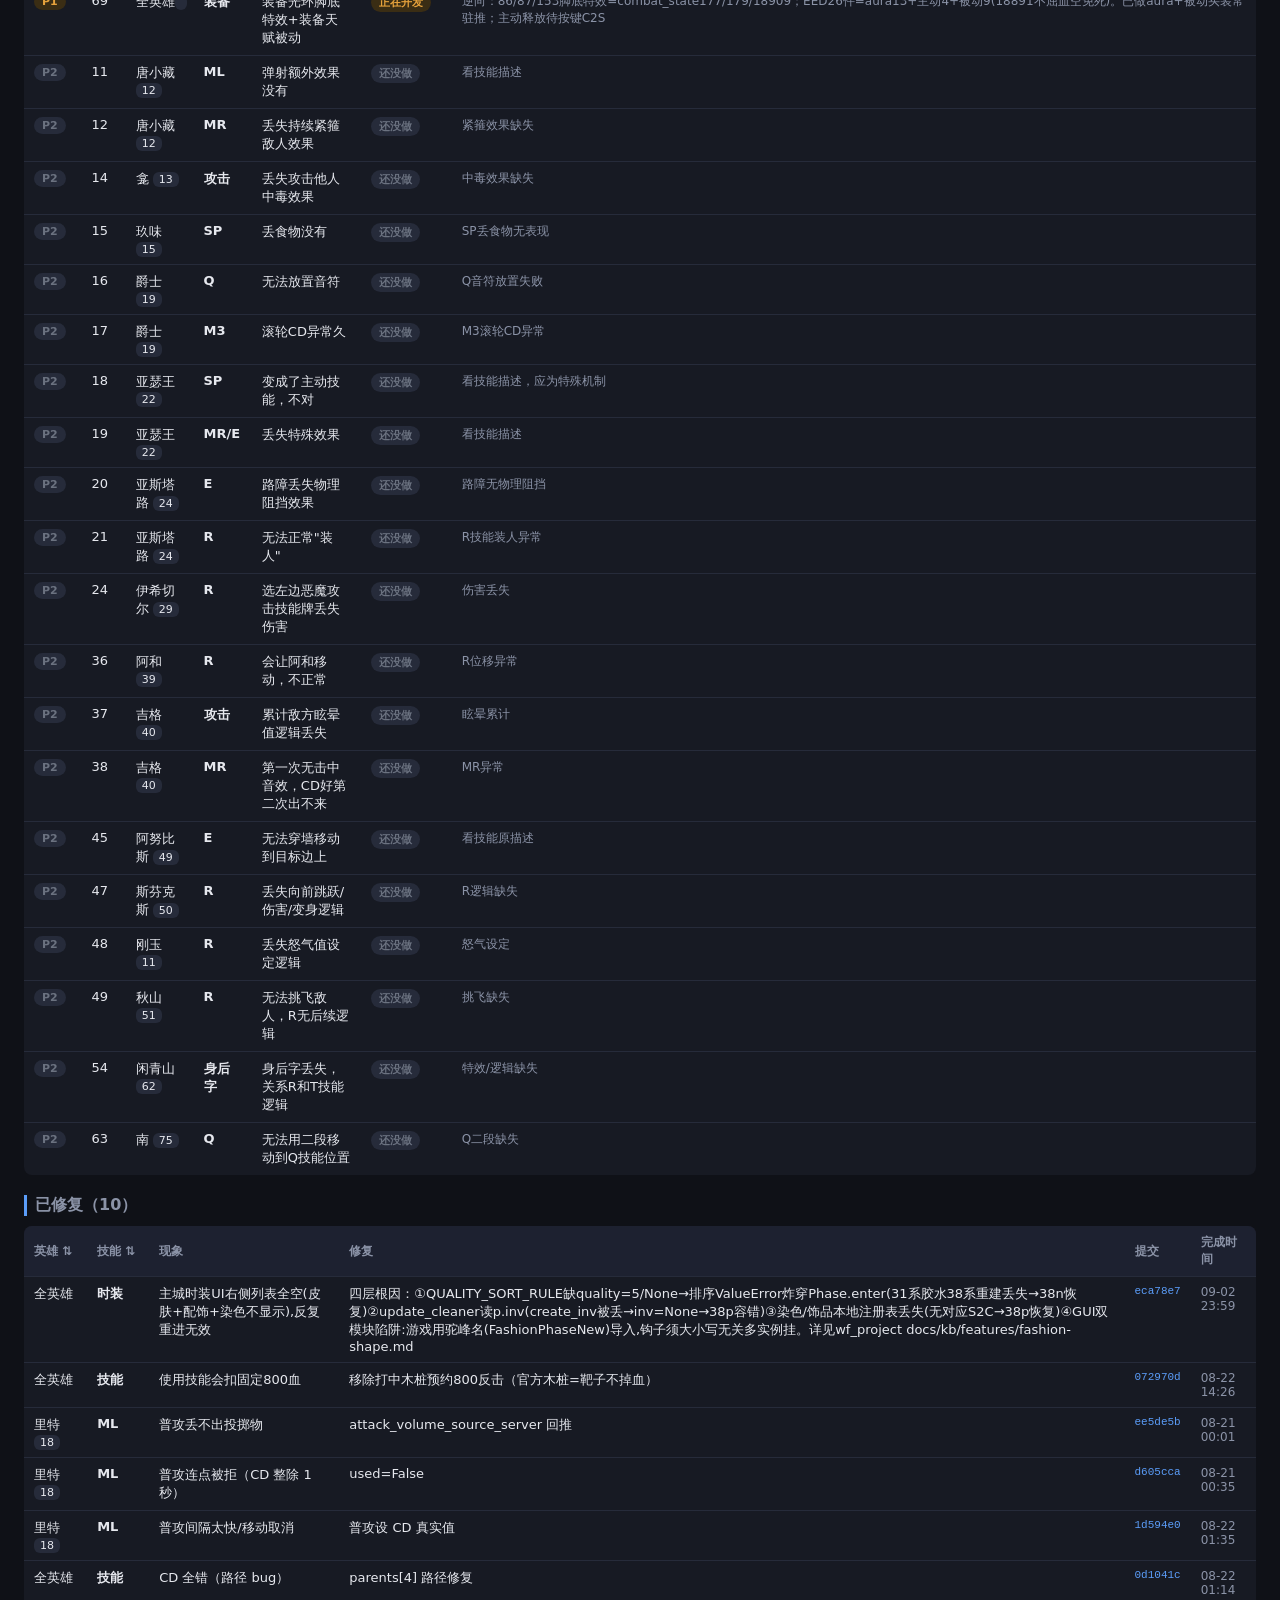
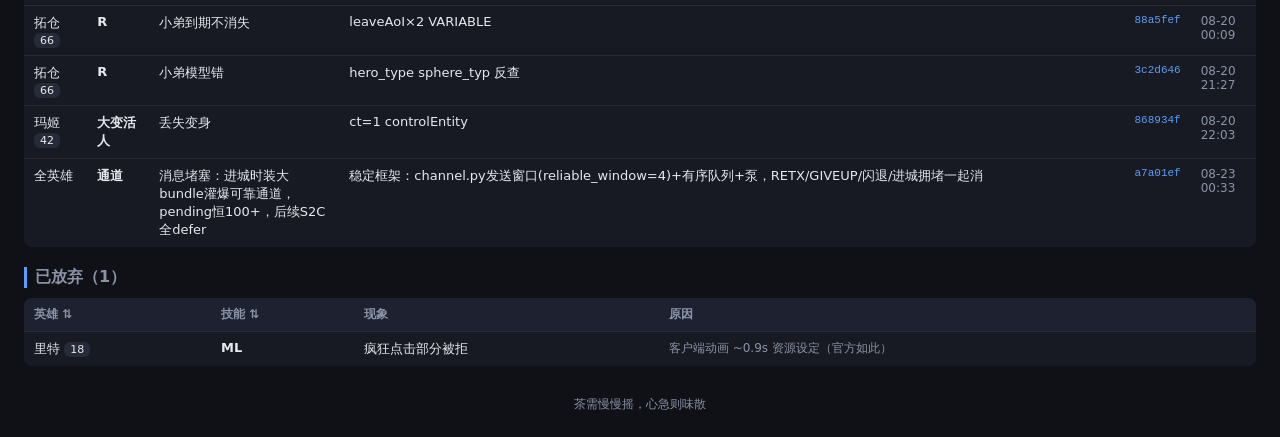
==== commit e0028de5: "看板: #30 自动回血已修复(hp wire index=14 定案+回血泵实测, 39c)" ====
--- a/index.html
+++ b/index.html
@@ -85,7 +85,7 @@
     {id:27, pri:1, hero:'哲罗', hid:34, skill:'SP', desc:'ML左键连招后镜头异常', note:'镜头异常'},
     {id:28, pri:1, hero:'阿兹瓦多', hid:36, skill:'R', desc:'镜头异常', note:'镜头异常'},
     {id:29, pri:1, hero:'阿兹瓦多', hid:36, skill:'SP', desc:'镜头异常', note:'镜头异常'},
-    {id:30, pri:0, hero:'全英雄', hid:'', skill:'回血', desc:'自动回血逻辑丢失', note:'全局回血'},
+    {id:30, pri:0, hero:'全英雄', hid:'', skill:'回血', desc:'自动回血逻辑丢失', note:'hp wire index=14 定案(39c 多候选一次区分隔离实验:候选[13..18]各推1000+index 每秒一推,端AI假人 tgt_hp=1014 点名;反例 idx13 推217次 tgt_hp仍993)+回血泵恢复(hpr=1 按公式+装备加成,锯齿循环实测 ai_tick打回1→regen+4/s 爬升)。绿字 NUM_HEAL 可选后续', st:'done'},
     {id:31, pri:1, hero:'阿兹瓦多', hid:36, skill:'技能', desc:'技能使用扣血设定丢失', note:'扣血设定'},
     {id:32, pri:1, hero:'阿兹瓦多', hid:36, skill:'F', desc:'回血设定丢失', note:'回血设定'},
     {id:33, pri:1, hero:'犹', hid:37, skill:'Q', desc:'月灵阵丢失', note:'陷阱未生成'},
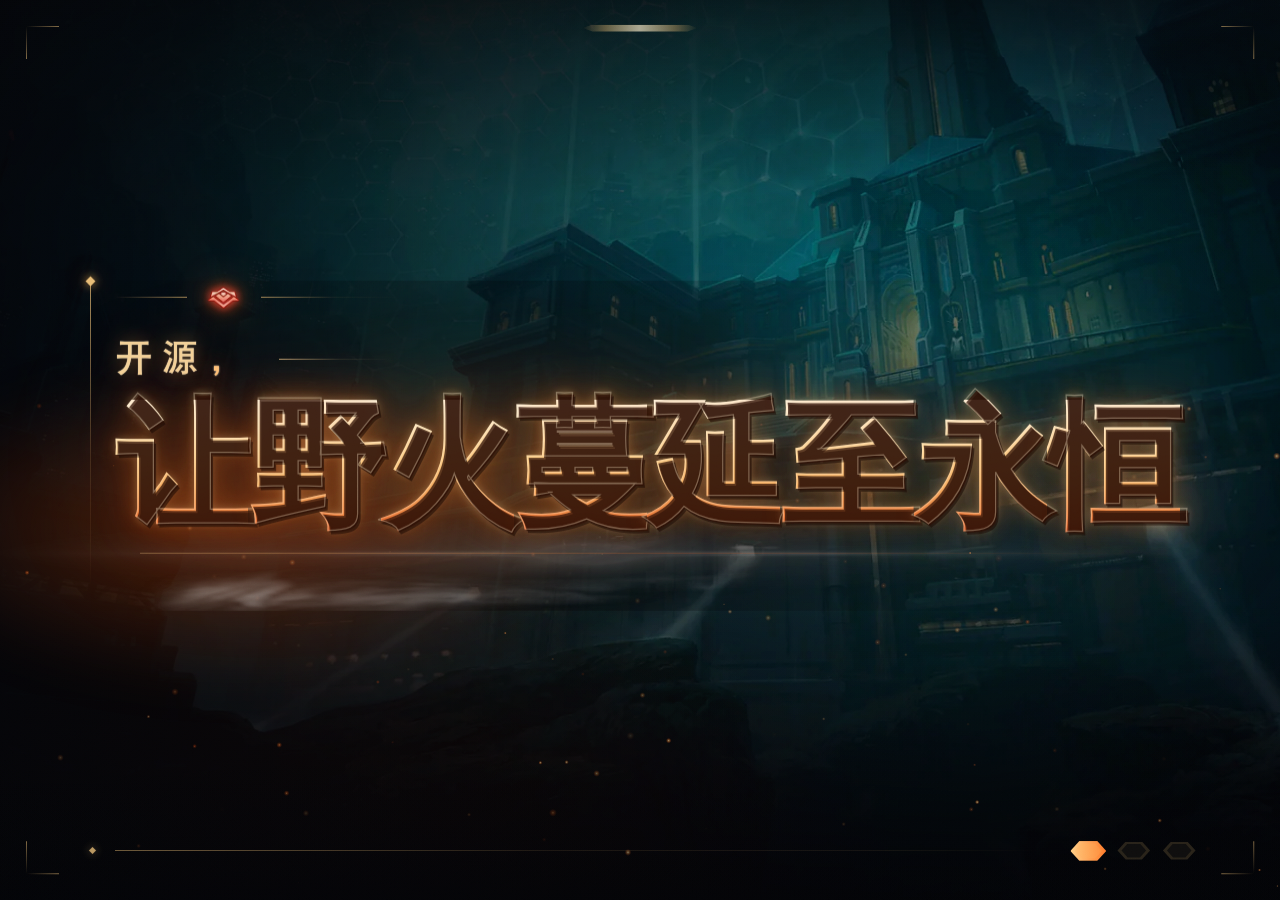
==== commit 967ac5b3: "主题视觉页：开源，让野火蔓延至永恒 游戏内三张加载原画轮播（主城/训练场/野火）；游戏字体 DFHeiW7 + Noto Serif SC 巨幅排版；游戏 UI 徽记/光带/火线 + HUD 边框与交" ====
--- a/index.html
+++ b/index.html
@@ -2,252 +2,76 @@
 <html lang="zh-CN">
 <head>
 <meta charset="UTF-8">
-<meta name="viewport" content="width=device-width, initial-scale=1.0">
-<title>WildFire 问题/需求看板</title>
-<style>
-  :root {
-    --bg: #0f1117; --panel: #171a23; --border: #262b3a;
-    --text: #e6e8ee; --dim: #8b93a7;
-    --red: #f0564a; --amber: #e6a23c; --green: #4caf7d; --blue: #5b9df9; --gray: #6b7280;
-  }
-  * { margin:0; padding:0; box-sizing:border-box; }
-  body { background:var(--bg); color:var(--text); font-family:'Segoe UI',system-ui,'Microsoft YaHei',sans-serif; padding:24px; }
-  h1 { font-size:22px; margin-bottom:4px; display:flex; align-items:center; gap:10px; }
-  .sub { color:var(--dim); font-size:13px; margin-bottom:20px; }
-  .stats { display:flex; gap:16px; margin-bottom:20px; flex-wrap:wrap; }
-  .stat { background:var(--panel); border:1px solid var(--border); border-radius:8px; padding:10px 16px; }
-  .stat b { font-size:20px; display:block; }
-  .stat span { font-size:12px; color:var(--dim); }
-  .stat.red b { color:var(--red); } .stat.green b { color:var(--green); } .stat.amber b { color:var(--amber); } .stat.gray b { color:var(--gray); } .stat.blue b { color:var(--blue); }
-  h2 { font-size:16px; margin:20px 0 10px; color:var(--dim); border-left:3px solid var(--blue); padding-left:8px; }
-  table { width:100%; border-collapse:collapse; background:var(--panel); border-radius:8px; overflow:hidden; }
-  th { background:#1d2130; color:var(--dim); font-size:12px; text-align:left; padding:8px 10px; }
-  th.th-sort { cursor:pointer; user-select:none; white-space:nowrap; }
-  th.th-sort:hover { color:var(--blue); }
-  td { padding:8px 10px; border-top:1px solid var(--border); font-size:13px; vertical-align:top; }
-  tr:hover td { background:#1b1f2c; }
-  .badge { display:inline-block; padding:2px 8px; border-radius:10px; font-size:11px; font-weight:600; white-space:nowrap; }
-  .b-todo { background:#262b3a; color:var(--gray); }
-  .b-idea { background:#1d2a45; color:var(--blue); }
-  .b-doing { background:#3a2d14; color:var(--amber); }
-  .b-stuck { background:#3a1d1a; color:var(--red); }
-  .b-retest { background:#1d3a2a; color:var(--green); }
-  .b-done { background:#1d2a22; color:var(--green); }
-  .b-drop { background:#262b3a; color:var(--gray); }
-  .b-p0 { background:#5c1f1a; color:#ff8a7a; }
-  .b-p1 { background:#3a2d14; color:var(--amber); }
-  .b-p2 { background:#262b3a; color:var(--gray); }
-  .commit { font-family:monospace; font-size:11px; color:var(--blue); }
-  .hero-tag { background:#262b3a; padding:1px 6px; border-radius:6px; font-size:11px; }
-  .note { color:var(--dim); font-size:12px; }
-  .footer { margin-top:30px; color:var(--dim); font-size:12px; text-align:center; }
-  .refresh { float:right; font-size:12px; color:var(--blue); cursor:pointer; border:1px solid var(--border); background:var(--panel); padding:4px 12px; border-radius:6px; }
-  .refresh:hover { background:#1d2130; }
-</style>
+<meta name="viewport" content="width=device-width, initial-scale=1, viewport-fit=cover">
+<meta name="theme-color" content="#06070a">
+<meta name="color-scheme" content="dark">
+<title>开源，让野火蔓延至永恒</title>
+<link rel="icon" type="image/png" href="assets/favicon.png">
+<link rel="preload" as="image" href="assets/bg-city.webp">
+<link rel="preload" as="font" type="font/ttf" href="assets/wildfire-display.ttf">
+<link rel="stylesheet" href="style.css">
 </head>
 <body>
-<h1>🐉 WildFire 问题/需求看板 <button class="refresh" onclick="location.reload()">刷新</button></h1>
-<div class="sub">共享看板 · 状态：还没做 → 有思路 → 正在开发 → 卡住了等会 → 待复测 → 已修复(+时间) · 需求见「需求（新功能）」表 · 点击表头排序</div>
+<canvas class="embers" id="embers" aria-hidden="true"></canvas>
+<div class="cursor-light" id="cursorLight" aria-hidden="true"></div>
 
-<div class="stats" id="stats"></div>
-<div id="board"></div>
-<div class="footer">茶需慢慢摇，心急则味散</div>
+<div class="stage" id="stage" aria-hidden="true">
+  <div class="slides" id="slides">
+    <div class="slide slide-city is-live" data-slide="0"></div>
+    <div class="slide slide-practice" data-slide="1"></div>
+    <div class="slide slide-wildfire" data-slide="2"></div>
+  </div>
+  <div class="beam"></div>
+  <div class="grade"></div>
+  <div class="vignette"></div>
+</div>
 
-<script>
-// ===== 看板数据（由 AI 登记时同步更新本块） =====
-const BOARD = {
-  open: [
-    {id:1, pri:1, hero:'小满', hid:30, skill:'MR', desc:'海鸥没有 → MR 释放失败', note:'海鸥(召唤物)未生成，MR 依赖海鸥目标'},
-    {id:2, pri:1, hero:'诺斯', hid:25, skill:'SP', desc:'瞬移到场地中央', note:'SP 位移目标点错误'},
-    {id:3, pri:1, hero:'诺斯', hid:25, skill:'R', desc:'镜头回到场地中央', note:'R 镜头控制异常'},
-    {id:4, pri:1, hero:'琳', hid:76, skill:'R', desc:'镜头异常', note:'R 镜头控制异常'},
-    {id:5, pri:1, hero:'琳', hid:76, skill:'SP', desc:'没有召回/加载冰墙', note:'SP 冰墙未生成/召回逻辑缺失'},
-    {id:6, pri:1, hero:'赤', hid:8, skill:'Q', desc:'镜头异常', note:'Q 镜头控制异常'},
-    {id:7, pri:1, hero:'苏洛', hid:3, skill:'R', desc:'镜头异常', note:'R 镜头控制异常'},
-    {id:8, pri:1, hero:'唐小藏', hid:12, skill:'SP', desc:'屏障没有召唤加载出来', note:'SP 屏障实体未生成'},
-    {id:9, pri:0, hero:'全英雄', hid:'', skill:'BUFF', desc:'BUFF特效缺失（技能/装备）', note:'VFX走stateKeys#18→add_state_effects；stateKeys wire崩客户端→改端本地双写(已通)；装备光环是aura机制不进buff栏。余：莲R缺状态、滚轮2格、装备光环待接', st:'stuck'},
-    {id:11, pri:2, hero:'唐小藏', hid:12, skill:'ML', desc:'弹射额外效果没有', note:'看技能描述'},
-    {id:12, pri:2, hero:'唐小藏', hid:12, skill:'MR', desc:'丢失持续紧箍敌人效果', note:'紧箍效果缺失'},
-    {id:13, pri:1, hero:'龛', hid:13, skill:'E', desc:'丢失摆放陷阱沼泽', note:'E技能陷阱沼泽未生成'},
-    {id:14, pri:2, hero:'龛', hid:13, skill:'攻击', desc:'丢失攻击他人中毒效果', note:'中毒效果缺失'},
-    {id:15, pri:2, hero:'玖味', hid:15, skill:'SP', desc:'丢食物没有', note:'SP丢食物无表现'},
-    {id:16, pri:2, hero:'爵士', hid:19, skill:'Q', desc:'无法放置音符', note:'Q音符放置失败'},
-    {id:17, pri:2, hero:'爵士', hid:19, skill:'M3', desc:'滚轮CD异常久', note:'M3滚轮CD异常'},
-    {id:18, pri:2, hero:'亚瑟王', hid:22, skill:'SP', desc:'变成了主动技能，不对', note:'看技能描述，应为特殊机制'},
-    {id:19, pri:2, hero:'亚瑟王', hid:22, skill:'MR/E', desc:'丢失特殊效果', note:'看技能描述'},
-    {id:20, pri:2, hero:'亚斯塔路', hid:24, skill:'E', desc:'路障丢失物理阻挡效果', note:'路障无物理阻挡'},
-    {id:21, pri:2, hero:'亚斯塔路', hid:24, skill:'R', desc:'无法正常"装人"', note:'R技能装人异常'},
-    {id:22, pri:1, hero:'钟馗', hid:28, skill:'技能', desc:'击落的魂珠落地直接消失', note:'魂珠无存续'},
-    {id:23, pri:1, hero:'钟馗', hid:28, skill:'SP', desc:'永远只回到场地中央，非技能描述原逻辑', note:'SP位移逻辑错误'},
-    {id:24, pri:2, hero:'伊希切尔', hid:29, skill:'R', desc:'选左边恶魔攻击技能牌丢失伤害', note:'伤害丢失'},
-    {id:25, pri:1, hero:'玲珑', hid:32, skill:'MR', desc:'陷阱丢失', note:'陷阱未生成'},
-    {id:26, pri:1, hero:'巴哈', hid:33, skill:'E', desc:'陷阱丢失', note:'陷阱未生成'},
-    {id:27, pri:1, hero:'哲罗', hid:34, skill:'SP', desc:'ML左键连招后镜头异常', note:'镜头异常'},
-    {id:28, pri:1, hero:'阿兹瓦多', hid:36, skill:'R', desc:'镜头异常', note:'镜头异常'},
-    {id:29, pri:1, hero:'阿兹瓦多', hid:36, skill:'SP', desc:'镜头异常', note:'镜头异常'},
-    {id:30, pri:0, hero:'全英雄', hid:'', skill:'回血', desc:'自动回血逻辑丢失', note:'hp wire index=14 定案(39c 多候选一次区分隔离实验:候选[13..18]各推1000+index 每秒一推,端AI假人 tgt_hp=1014 点名;反例 idx13 推217次 tgt_hp仍993)+回血泵恢复(hpr=1 按公式+装备加成,锯齿循环实测 ai_tick打回1→regen+4/s 爬升)。绿字 NUM_HEAL 可选后续', st:'done'},
-    {id:31, pri:1, hero:'阿兹瓦多', hid:36, skill:'技能', desc:'技能使用扣血设定丢失', note:'扣血设定'},
-    {id:32, pri:1, hero:'阿兹瓦多', hid:36, skill:'F', desc:'回血设定丢失', note:'回血设定'},
-    {id:33, pri:1, hero:'犹', hid:37, skill:'Q', desc:'月灵阵丢失', note:'陷阱未生成'},
-    {id:34, pri:1, hero:'犹', hid:37, skill:'SP', desc:'忍犬逻辑不正常', note:'看技能设定描述'},
-    {id:35, pri:1, hero:'犹', hid:37, skill:'MR', desc:'羽月符丢出后消失', note:'投掷物无存续'},
-    {id:36, pri:2, hero:'阿和', hid:39, skill:'R', desc:'会让阿和移动，不正常', note:'R位移异常'},
-    {id:37, pri:2, hero:'吉格', hid:40, skill:'攻击', desc:'累计敌方眩晕值逻辑丢失', note:'眩晕累计'},
-    {id:38, pri:2, hero:'吉格', hid:40, skill:'MR', desc:'第一次无击中音效，CD好第二次出不来', note:'MR异常'},
-    {id:39, pri:1, hero:'玛姬', hid:42, skill:'R', desc:'魔法盒无法召唤，无法后续控制移动', note:'召唤物未生成'},
-    {id:40, pri:1, hero:'惠美', hid:43, skill:'E', desc:'鲨鱼陷阱无法召唤', note:'陷阱未生成'},
-    {id:41, pri:1, hero:'莉奥拉', hid:44, skill:'SP', desc:'防护力场无法召唤', note:'力场未生成'},
-    {id:42, pri:0, hero:'莉奥拉', hid:44, skill:'E', desc:'升空高度异常，重力过重', note:'重力异常(全局)'},
-    {id:43, pri:0, hero:'原子', hid:45, skill:'SP', desc:'起飞正常但快速下降，重力过重', note:'重力异常(全局)'},
-    {id:44, pri:0, hero:'原子', hid:45, skill:'R', desc:'起飞正常但快速下降，重力过重', note:'重力异常(全局)'},
-    {id:45, pri:2, hero:'阿努比斯', hid:49, skill:'E', desc:'无法穿墙移动到目标边上', note:'看技能原描述'},
-    {id:46, pri:1, hero:'阿努比斯', hid:49, skill:'E', desc:'镜头异常', note:'镜头异常'},
-    {id:47, pri:2, hero:'斯芬克斯', hid:50, skill:'R', desc:'丢失向前跳跃/伤害/变身逻辑', note:'R逻辑缺失'},
-    {id:48, pri:2, hero:'刚玉', hid:11, skill:'R', desc:'丢失怒气值设定逻辑', note:'怒气设定'},
-    {id:49, pri:2, hero:'秋山', hid:51, skill:'R', desc:'无法挑飞敌人，R无后续逻辑', note:'挑飞缺失'},
-    {id:50, pri:1, hero:'巴鲁波', hid:60, skill:'MR', desc:'召唤的小巴鲁波AI丢失', note:'召唤AI'},
-    {id:51, pri:1, hero:'巴鲁波', hid:60, skill:'E', desc:'召唤物丢失(治疗附近队友/陷阱)', note:'召唤物未生成'},
-    {id:52, pri:1, hero:'克拉拉', hid:61, skill:'蛇杖', desc:'蛇杖AI丢失', note:'召唤AI'},
-    {id:53, pri:0, hero:'闲青山', hid:62, skill:'SP', desc:'飞行下降速度异常过快', note:'重力异常(全局)'},
-    {id:54, pri:2, hero:'闲青山', hid:62, skill:'身后字', desc:'身后字丢失，关系R和T技能逻辑', note:'特效/逻辑缺失'},
-    {id:55, pri:1, hero:'卓尔', hid:63, skill:'MR', desc:'镜头异常', note:'镜头异常'},
-    {id:56, pri:1, hero:'莉莉娅', hid:65, skill:'SP', desc:'逻辑异常，疑似BUFF，BUFF表现也丢失', note:'BUFF丢失'},
-    {id:57, pri:0, hero:'拓仓', hid:66, skill:'E', desc:'挑飞敌人下落速度异常过快', note:'重力异常(全局)'},
-    {id:58, pri:1, hero:'贝狄威尔', hid:69, skill:'R', desc:'镜头异常，可能第一次正常后面不正常', note:'镜头异常'},
-    {id:59, pri:1, hero:'菲欧娜', hid:71, skill:'R', desc:'恢复效果丢失', note:'恢复丢失'},
-    {id:60, pri:1, hero:'夜皇后', hid:72, skill:'R', desc:'无法召唤虚空子弹(台球)', note:'召唤物未生成'},
-    {id:61, pri:1, hero:'布伦希尔德', hid:73, skill:'MR', desc:'无法放置溜溜球，无法用SP回溜溜球地点', note:'放置物未生成'},
-    {id:62, pri:1, hero:'菲丽丝', hid:74, skill:'E/MR', desc:'陷阱布置全部丢失', note:'陷阱未生成'},
-    {id:63, pri:2, hero:'南', hid:75, skill:'Q', desc:'无法用二段移动到Q技能位置', note:'Q二段缺失'},
-    {id:64, pri:1, hero:'南', hid:75, skill:'E', desc:'屏障无法召唤', note:'屏障未生成'},
-    {id:65, pri:1, hero:'南', hid:75, skill:'SP', desc:'无法正常添加BUFF', note:'BUFF丢失'},
-    {id:66, pri:1, hero:'莲', hid:77, skill:'R', desc:'投掷物未生成（R是弹道技能非BUFF）', note:'cdata: avtype=ball, ball_model=char/heros/0001/a1.model, 无state_info；归类投掷物未生成'},
-    {id:69, pri:1, hero:'全英雄', hid:'', skill:'装备', desc:'装备光环脚底特效+装备天赋被动', note:'逆向：86/87/153脚底特效=combat_state177/179/18909；EED26件=aura13+主动4+被动9(18891不屈血空免死)。已做aura+被动买装常驻推；主动释放待按键C2S', st:'doing'},
-    {id:67, pri:0, hero:'全英雄', hid:'', skill:'时装', desc:'默认时装/未说明时装的英雄会随机给一个时装', note:'根因两层已修(1144b45)：①wardrobe._practice_default_fashion_for_hero 取ids[0]冒充默认外观(表已滤default_fashion,旧分支永不命中)；②历史会话固化9英雄非默认指针进account_profile每次进城回放。2026-09-24:实测发现dbmgr.load_profile是SQLite优先,只修JSON无效(ht=3仍推旧值900014/160203实锤)；工具加--sqlite直修wildfire.sqlite account_kv blob，--apply --sqlite已落库(先杀客户端断会话防回写)，重启验证ht=3旧推送detail=[160203]已消失。剩进城看模:wardrobe把默认套900016展开成fashions=[101,180404]推送,是否默认外观需人眼确认。详见fashion-shape.md', st:'retest'},
-    {id:70, pri:0, hero:'全英雄', hid:'', skill:'时装', desc:'塑形界面不能装备皮肤/染色/饰品（按钮灰/无响应）', note:'根因两层已修(bd3dd40)：①create_inv的ARRAY<CLIENT_ITEM_INFO>客户端逐项decode字段错位→整条静默丢弃→inv=None→装备门全灰(36o定性,重构时策略丢失)；②37系A2重推泵hub重构时丢失。已修：恢复36o空容器create_inv(只发空物品建容器)+重推泵(≤3次,pending门闩)+分波回填；465件道具全走set_inv_item分波(该路径实测能进客户端)。验证:38o create_inv exit inv=Inventory,染饰显示已拥有,可换装', st:'done'},
+<main class="poster">
+  <div class="frame" aria-hidden="true">
+    <span class="corner c-tl"></span>
+    <span class="corner c-tr"></span>
+    <span class="corner c-bl"></span>
+    <span class="corner c-br"></span>
+    <span class="frame-notch"></span>
+  </div>
 
-  ],
-  req: [
-    {id:'R1', req:'竞技场1v1 AI', desc:'竞技场 1v1 模式支持 AI 对手（人机对战）', st:'doing', note:'已还原文件名：87个官方btname全部填上对战树(占位清零,XML合法)，模板meta_1130/1127/1144按难度填满；假人btname=1v1_simple_03AI(=meta_1130，已确认加载+SUCCESS)。行为树全量挖出(8-24)：bag 1185棵全解(明文XML非pyc)，src补19棵，285权威名res 100%覆盖(+198)，res命名树102->300。不动根因实锤+修复(8-24)：所有types.MethodType hook缺self参数→绑定后一调用TypeError→CheckDistance全崩→技能/追击分支全失败→落回Wander不攻击。已修：distanceTo/chaseNavigate/onChaseNavigate/iUseSkill hook补self+立即生效；speed 3.0->6.0匹配玩家；is_offline_ai=True本地施法(无cell)。实测通过：假人会追击(nav=3 CHASE moving=True)+主动放技能攻击。互打双断根因+切假服方案(8-24实施,待实测)：本地假人无cell假服不认识→AI打不到玩家+玩家打AI无硬直；方案=假服上户口push ShadowCreature dens39同款(安全)+hero_type对手英雄+camp敌(2)+start_skill_ai挂1v1树,iUseSkill走cell.requestUseSkill(有cell→玩家掉血)。2026-09-24自动实测三项实锤(现方案=practice_ai_hero_stump_1v1 Hero25木桩,非ShadowCreature push)：1)假人对手模型可见 2)AI追击贴身+攻击判定盒上报(d2e 1.4/createAtkVolumeRequest ht=3) 3)AI打玩家真掉血(player_dmg 993->193/-800 ai_tick持续,HP钳1)。EditorConf auto_enter_practice=True自动全程。剩:4)玩家打假人需人手30秒(硬件级输入注入无效);atk volume每段no dmg命中结算未接;hp push DISABLED(28aq隔离)待解除。证据:wf_project docs/kb/features/practice-ai-dummy.md 39a节'},
-  ],
-  done: [
-    {hero:'全英雄', hid:'', skill:'时装', desc:'主城时装UI右侧列表全空(皮肤+配饰+染色不显示),反复重进无效', fix:'四层根因：①QUALITY_SORT_RULE缺quality=5/None→排序ValueError炸穿Phase.enter(31系胶水38系重建丢失→38n恢复)②update_cleaner读p.inv(create_inv被丢→inv=None→38p容错)③染色/饰品本地注册表丢失(无对应S2C→38p恢复)④GUI双模块陷阱:游戏用驼峰名(FashionPhaseNew)导入,钩子须大小写无关多实例挂。详见wf_project docs/kb/features/fashion-shape.md', commit:'eca78e7', time:'09-02 23:59'},
-    {hero:'全英雄', hid:'', skill:'技能', desc:'使用技能会扣固定800血', fix:'移除打中木桩预约800反击（官方木桩=靶子不掉血）', commit:'072970d', time:'08-22 14:26'},
-    {hero:'里特', hid:18, skill:'ML', desc:'普攻丢不出投掷物', fix:'attack_volume_source_server 回推', commit:'ee5de5b', time:'08-21 00:01'},
-    {hero:'里特', hid:18, skill:'ML', desc:'普攻连点被拒（CD 整除 1 秒）', fix:'used=False', commit:'d605cca', time:'08-21 00:35'},
-    {hero:'里特', hid:18, skill:'ML', desc:'普攻间隔太快/移动取消', fix:'普攻设 CD 真实值', commit:'1d594e0', time:'08-22 01:35'},
-    {hero:'全英雄', hid:'', skill:'技能', desc:'CD 全错（路径 bug）', fix:'parents[4] 路径修复', commit:'0d1041c', time:'08-22 01:14'},
-    {hero:'拓仓', hid:66, skill:'R', desc:'小弟到期不消失', fix:'leaveAoI×2 VARIABLE', commit:'88a5fef', time:'08-20 00:09'},
-    {hero:'拓仓', hid:66, skill:'R', desc:'小弟模型错', fix:'hero_type sphere_typ 反查', commit:'3c2d646', time:'08-20 21:27'},
-    {hero:'玛姬', hid:42, skill:'大变活人', desc:'丢失变身', fix:'ct=1 controlEntity', commit:'868934f', time:'08-20 22:03'},
-    {hero:'全英雄', hid:'', skill:'通道', desc:'消息堵塞：进城时装大bundle灌爆可靠通道，pending恒100+，后续S2C全defer', fix:'稳定框架：channel.py发送窗口(reliable_window=4)+有序队列+泵，RETX/GIVEUP/闪退/进城拥堵一起消', commit:'a7a01ef', time:'08-23 00:33'},
-  ],
-  drop: [
-    {hero:'里特', hid:18, skill:'ML', desc:'疯狂点击部分被拒', reason:'客户端动画 ~0.9s 资源设定（官方如此）'},
-  ]
-};
+  <section class="title-wrap" id="titleWrap">
+    <div class="heat" aria-hidden="true"></div>
+    <div class="light-streak" aria-hidden="true"></div>
 
-function badge(status) {
-  const map = {todo:'还没做', idea:'有思路', doing:'正在开发', stuck:'卡住了等会', retest:'待复测', done:'已修复', drop:'已放弃'};
-  const cls = {todo:'b-todo', idea:'b-idea', doing:'b-doing', stuck:'b-stuck', retest:'b-retest', done:'b-done', drop:'b-drop'};
-  return '<span class="badge ' + (cls[status]||'b-todo') + '">' + (map[status]||'还没做') + '</span>';
-}
+    <div class="emblem" aria-hidden="true">
+      <span class="emblem-rule left"></span>
+      <span class="emblem-core"></span>
+      <span class="emblem-rule right"></span>
+    </div>
 
-// ===== 排序 =====
-// key: id | hero | hid | skill ; dir: 1 升序, -1 降序
-let sortState = { key: 'pri', dir: 1 };
+    <h1 class="title" aria-label="开源，让野火蔓延至永恒">
+      <span class="eyebrow" aria-hidden="true">
+        <span class="eyebrow-text"><span class="glyph" style="--i:0">开</span><span class="glyph" style="--i:1">源</span><span class="glyph glyph-comma" style="--i:2">，</span></span>
+      </span>
+      <span class="display" aria-hidden="true">
+        <span class="part part-a"><span class="glyph" style="--i:3">让</span><span class="glyph" style="--i:4">野</span><span class="glyph" style="--i:5">火</span><span class="glyph" style="--i:6">蔓</span><span class="glyph" style="--i:7">延</span></span><span class="part part-b"><span class="glyph" style="--i:8">至</span><span class="glyph" style="--i:9">永</span><span class="glyph" style="--i:10">恒</span></span>
+      </span>
+    </h1>
 
-function _heroHid(r) { return parseInt(r.hid) || 0; }
+    <div class="emberline" aria-hidden="true"></div>
+  </section>
 
-function _cmp(a, b, key) {
-  if (key === 'hero') return String(a.hero||'').localeCompare(String(b.hero||''), 'zh-Hans-CN') || (_heroHid(a) - _heroHid(b));
-  if (key === 'hid') return _heroHid(a) - _heroHid(b);
-  if (key === 'pri') return (a.pri == null ? 9 : a.pri) - (b.pri == null ? 9 : b.pri);
-  if (key === 'skill') return String(a.skill||'').localeCompare(String(b.skill||''), 'zh-Hans-CN');
-  if (key === 'req') return String(a.req||'').localeCompare(String(b.req||''), 'zh-Hans-CN') || _reqId(a) - _reqId(b);
-  if (key === 'id') {
-    const na = _reqId(a), nb = _reqId(b);
-    return na - nb;
-  }
-  return (a.id || 0) - (b.id || 0);
-}
+  <div class="hud" id="hud">
+    <span class="hud-cap" aria-hidden="true"></span>
+    <span class="hud-rail" aria-hidden="true"></span>
+    <div class="hud-dots" id="dots" role="group" aria-label="背景切换">
+      <button class="hexdot is-live" type="button" data-go="0" aria-label="城市"></button>
+      <button class="hexdot" type="button" data-go="1" aria-label="训练场"></button>
+      <button class="hexdot" type="button" data-go="2" aria-label="野火"></button>
+    </div>
+  </div>
+</main>
 
-function _reqId(r) {
-  if (r.id == null) return 0;
-  const n = parseInt(String(r.id).replace(/\D/g, ''), 10);
-  return isNaN(n) ? 0 : n;
-}
+<div class="grain" aria-hidden="true"></div>
+<div class="scan" aria-hidden="true"></div>
+<div class="curtain" id="curtain" aria-hidden="true"></div>
 
-function sortRows(list) {
-  const arr = list.slice();
-  arr.sort(function(a, b) { return _cmp(a, b, sortState.key) * sortState.dir; });
-  return arr;
-}
-
-function setSort(key) {
-  if (sortState.key === key) { sortState.dir = -sortState.dir; }
-  else { sortState.key = key; sortState.dir = 1; }
-  render();
-}
-
-function thSort(key, label) {
-  const arrow = sortState.key === key ? (sortState.dir === 1 ? ' ▲' : ' ▼') : ' ⇅';
-  return '<th class="th-sort" onclick="setSort(\'' + key + '\')" title="点击排序">' + label + arrow + '</th>';
-}
-
-function priBadge(p) {
-  const map = {0:'P0', 1:'P1', 2:'P2'};
-  const cls = {0:'b-p0', 1:'b-p1', 2:'b-p2'};
-  return '<span class="badge ' + (cls[p]||'b-p2') + '">' + (map[p]||'P2') + '</span>';
-}
-
-function render() {
-  const stats = document.getElementById('stats');
-  stats.innerHTML =
-    '<div class="stat blue"><b>' + BOARD.req.length + '</b><span>需求</span></div>' +
-    '<div class="stat red"><b>' + BOARD.open.length + '</b><span>未修复</span></div>' +
-    '<div class="stat green"><b>' + BOARD.done.length + '</b><span>已修复</span></div>' +
-    '<div class="stat gray"><b>' + BOARD.drop.length + '</b><span>已放弃</span></div>';
-
-  const b = document.getElementById('board');
-  let html = '<h2>需求（新功能）（' + BOARD.req.length + '）</h2>';
-  html += '<table><tr>' + thSort('id', '#') + thSort('req', '需求') + '<th>描述</th><th>状态</th><th>备注</th></tr>';
-  sortRows(BOARD.req).forEach(r => {
-    html += '<tr><td>' + r.id + '</td><td><b>' + r.req + '</b></td><td>' + r.desc + '</td>' +
-      '<td>' + badge(r.st || 'todo') + '</td><td class="note">' + (r.note||'') + '</td></tr>';
-  });
-  html += '</table>';
-
-  html += '<h2>未修复问题（' + BOARD.open.length + '）</h2>';
-  html += '<table><tr>' + thSort('pri', '优先') + thSort('id', '#') + thSort('hero', '英雄') + thSort('skill', '技能') + '<th>现象</th><th>状态</th><th>备注</th></tr>';
-  sortRows(BOARD.open).forEach(r => {
-    html += '<tr><td>' + priBadge(r.pri) + '</td><td>' + r.id + '</td><td>' + r.hero + ' <span class="hero-tag">' + r.hid + '</span></td>' +
-      '<td><b>' + r.skill + '</b></td><td>' + r.desc + '</td>' +
-      '<td>' + badge(r.st || 'todo') + '</td><td class="note">' + (r.note||'') + '</td></tr>';
-  });
-  html += '</table>';
-
-  html += '<h2>已修复（' + BOARD.done.length + '）</h2>';
-  html += '<table><tr>' + thSort('hero', '英雄') + thSort('skill', '技能') + '<th>现象</th><th>修复</th><th>提交</th><th>完成时间</th></tr>';
-  sortRows(BOARD.done).forEach(r => {
-    html += '<tr><td>' + r.hero + (r.hid?' <span class="hero-tag">'+r.hid+'</span>':'') + '</td>' +
-      '<td><b>' + r.skill + '</b></td><td>' + r.desc + '</td><td>' + r.fix + '</td>' +
-      '<td class="commit">' + (r.commit||'') + '</td>' +
-      '<td class="note">' + (r.time||'') + '</td></tr>';
-  });
-  html += '</table>';
-
-  html += '<h2>已放弃（' + BOARD.drop.length + '）</h2>';
-  html += '<table><tr>' + thSort('hero', '英雄') + thSort('skill', '技能') + '<th>现象</th><th>原因</th></tr>';
-  sortRows(BOARD.drop).forEach(r => {
-    html += '<tr><td>' + r.hero + ' <span class="hero-tag">' + r.hid + '</span></td>' +
-      '<td><b>' + r.skill + '</b></td><td>' + r.desc + '</td><td class="note">' + r.reason + '</td></tr>';
-  });
-  html += '</table>';
-
-  b.innerHTML = html;
-}
-render();
-</script>
+<script src="main.js"></script>
 </body>
 </html>
--- a/style.css
+++ b/style.css
@@ -0,0 +1,997 @@
+@font-face {
+  font-family: "WildFire Display";
+  src: url("assets/wildfire-display.ttf") format("truetype");
+  font-style: normal;
+  font-weight: 400;
+  font-display: swap;
+}
+
+:root {
+  --font-game: "WildFire Display", "Noto Sans SC", "Microsoft YaHei", sans-serif;
+  --font-serif: "Noto Serif SC", "Source Han Serif SC", "Songti SC", "STSong", "SimSun", serif;
+  --gold: #e8bd77;
+  --gold-hi: #fff1ce;
+  --ember: #ff6a1d;
+  --blood: #a92510;
+  --ink: #05060a;
+  --edge: rgba(232, 189, 119, 0.52);
+  --ease-out: cubic-bezier(0.16, 1, 0.3, 1);
+  --slide-ms: 9000ms;
+  --mx: 0;
+  --my: 0;
+}
+
+* {
+  box-sizing: border-box;
+}
+
+html,
+body {
+  width: 100%;
+  height: 100%;
+  margin: 0;
+}
+
+html {
+  background: #05060a;
+}
+
+body {
+  position: relative;
+  overflow: hidden;
+  background: #05060a;
+  color: var(--gold-hi);
+  font-family: var(--font-game);
+  -webkit-font-smoothing: antialiased;
+  -moz-osx-font-smoothing: grayscale;
+  text-rendering: geometricPrecision;
+  overscroll-behavior: none;
+  touch-action: manipulation;
+}
+
+body.is-locked {
+  cursor: default;
+}
+
+button {
+  font: inherit;
+}
+
+/* ------------------------------------------------------------------ */
+/*  Cinematic background                                              */
+/* ------------------------------------------------------------------ */
+
+.stage {
+  position: fixed;
+  inset: 0;
+  z-index: 0;
+  overflow: hidden;
+  background: #05060a;
+}
+
+.slides {
+  position: absolute;
+  inset: -3%;
+  translate: calc(var(--mx) * -10px) calc(var(--my) * -8px);
+  transition: translate 900ms cubic-bezier(0.2, 0.8, 0.2, 1);
+  will-change: translate;
+}
+
+.slide {
+  position: absolute;
+  inset: 0;
+  opacity: 0;
+  background-position: center;
+  background-size: cover;
+  background-repeat: no-repeat;
+  filter: saturate(1.02) contrast(1.05) brightness(1.08);
+  transform-origin: 52% 48%;
+  animation: drift 28s ease-in-out infinite alternate;
+  animation-play-state: paused;
+  transition: opacity 1800ms cubic-bezier(0.4, 0, 0.2, 1), filter 1800ms ease;
+  will-change: opacity, transform;
+}
+
+.slide::after {
+  content: "";
+  position: absolute;
+  inset: 0;
+  pointer-events: none;
+}
+
+.slide.is-live {
+  opacity: 1;
+  animation-play-state: running;
+}
+
+.slide-city {
+  background-image: url("assets/bg-city.webp");
+  background-position: 56% 50%;
+  animation-delay: -4s;
+}
+
+.slide-city::after {
+  background: radial-gradient(90% 85% at 66% 42%, rgba(17, 130, 132, 0.3), transparent 70%);
+  mix-blend-mode: screen;
+}
+
+.slide-practice {
+  background-image: url("assets/bg-practice.webp");
+  background-position: 50% 54%;
+  animation-delay: -12s;
+}
+
+.slide-practice::after {
+  background: radial-gradient(80% 75% at 52% 38%, rgba(94, 71, 28, 0.18), transparent 72%);
+  mix-blend-mode: screen;
+}
+
+.slide-wildfire {
+  background-image: url("assets/bg-wildfire.webp");
+  background-position: 53% 42%;
+  animation-delay: -20s;
+}
+
+.slide-wildfire::after {
+  background: radial-gradient(90% 85% at 58% 38%, rgba(155, 47, 12, 0.2), transparent 70%);
+  mix-blend-mode: screen;
+}
+
+.grade {
+  position: absolute;
+  inset: 0;
+  pointer-events: none;
+  background:
+    linear-gradient(90deg, rgba(4, 5, 9, 0.9) 0%, rgba(4, 5, 9, 0.62) 27%, rgba(4, 5, 9, 0.18) 56%, rgba(4, 5, 9, 0) 77%, rgba(4, 5, 9, 0.26) 100%),
+    linear-gradient(0deg, rgba(4, 5, 9, 0.91) 0%, rgba(4, 5, 9, 0.16) 31%, transparent 54%),
+    linear-gradient(180deg, rgba(4, 5, 9, 0.72) 0%, rgba(4, 5, 9, 0.06) 22%, transparent 37%),
+    radial-gradient(72% 58% at 20% 100%, rgba(255, 82, 8, 0.2), transparent 70%);
+}
+
+.vignette {
+  position: absolute;
+  inset: 0;
+  pointer-events: none;
+  background:
+    radial-gradient(125% 108% at 48% 48%, transparent 42%, rgba(2, 3, 6, 0.22) 70%, rgba(2, 3, 6, 0.72) 100%),
+    linear-gradient(0deg, rgba(2, 3, 6, 0.36), transparent 18%);
+}
+
+.beam {
+  position: absolute;
+  top: -35%;
+  left: -45%;
+  width: 40vw;
+  height: 170%;
+  pointer-events: none;
+  background: linear-gradient(90deg, transparent, rgba(255, 222, 170, 0.13) 48%, rgba(255, 176, 96, 0.05) 56%, transparent);
+  filter: blur(38px);
+  transform: rotate(19deg);
+  animation: beam 17s linear infinite;
+  mix-blend-mode: screen;
+}
+
+@keyframes drift {
+  from {
+    transform: scale(1.045) translate3d(0, 0, 0);
+  }
+  to {
+    transform: scale(1.155) translate3d(-1.4%, -1.1%, 0);
+  }
+}
+
+@keyframes beam {
+  0% {
+    transform: translate3d(0, 0, 0) rotate(19deg);
+    opacity: 0;
+  }
+  14% {
+    opacity: 0.85;
+  }
+  62% {
+    opacity: 0.5;
+  }
+  100% {
+    transform: translate3d(185vw, 0, 0) rotate(19deg);
+    opacity: 0;
+  }
+}
+
+/* ------------------------------------------------------------------ */
+/*  Embers + cursor light                                             */
+/* ------------------------------------------------------------------ */
+
+.embers {
+  position: fixed;
+  inset: 0;
+  z-index: 2;
+  width: 100%;
+  height: 100%;
+  pointer-events: none;
+  mix-blend-mode: screen;
+}
+
+.cursor-light {
+  position: fixed;
+  top: 0;
+  left: 0;
+  z-index: 1;
+  width: 720px;
+  height: 720px;
+  margin: -360px 0 0 -360px;
+  border-radius: 50%;
+  pointer-events: none;
+  opacity: 0;
+  background: radial-gradient(circle, rgba(255, 167, 79, 0.16) 0%, rgba(255, 100, 20, 0.06) 34%, transparent 68%);
+  transform: translate3d(var(--cx, 50vw), var(--cy, 50vh), 0);
+  transition: opacity 600ms ease;
+  will-change: transform;
+}
+
+body.has-pointer .cursor-light {
+  opacity: 1;
+}
+
+/* ------------------------------------------------------------------ */
+/*  Poster chrome                                                     */
+/* ------------------------------------------------------------------ */
+
+.poster {
+  position: fixed;
+  inset: 0;
+  z-index: 3;
+  padding: clamp(28px, 4.2vw, 70px) clamp(22px, 6vw, 108px);
+  pointer-events: none;
+}
+
+.frame {
+  position: absolute;
+  inset: clamp(14px, 2vw, 30px);
+  pointer-events: none;
+  opacity: 0.72;
+}
+
+.corner {
+  position: absolute;
+  width: clamp(20px, 2.6vw, 38px);
+  height: clamp(20px, 2.6vw, 38px);
+  filter: drop-shadow(0 0 9px rgba(232, 189, 119, 0.15));
+}
+
+.corner::before,
+.corner::after {
+  content: "";
+  position: absolute;
+  background: linear-gradient(90deg, transparent, rgba(232, 189, 119, 0.76));
+}
+
+.corner::before {
+  top: 0;
+  left: 0;
+  width: 100%;
+  height: 1px;
+}
+
+.corner::after {
+  top: 0;
+  left: 0;
+  width: 1px;
+  height: 100%;
+  background: linear-gradient(180deg, transparent, rgba(232, 189, 119, 0.76));
+}
+
+.c-tl {
+  top: 0;
+  left: 0;
+}
+
+.c-tr {
+  top: 0;
+  right: 0;
+  transform: scaleX(-1);
+}
+
+.c-bl {
+  bottom: 0;
+  left: 0;
+  transform: scaleY(-1);
+}
+
+.c-br {
+  right: 0;
+  bottom: 0;
+  transform: scale(-1);
+}
+
+.frame-notch {
+  position: absolute;
+  top: -1px;
+  left: 50%;
+  width: clamp(76px, 9vw, 150px);
+  height: 7px;
+  transform: translateX(-50%);
+  background:
+    linear-gradient(90deg, transparent, rgba(232, 189, 119, 0.5) 20%, rgba(255, 241, 206, 0.9) 50%, rgba(232, 189, 119, 0.5) 80%, transparent);
+  clip-path: polygon(0 50%, 10px 0, calc(100% - 10px) 0, 100% 50%, calc(100% - 10px) 100%, 10px 100%);
+  filter: drop-shadow(0 0 8px rgba(255, 190, 110, 0.5));
+}
+
+/* ------------------------------------------------------------------ */
+/*  Title composition                                                 */
+/* ------------------------------------------------------------------ */
+
+.title-wrap {
+  position: absolute;
+  top: 49.5%;
+  left: clamp(30px, 7vw, 132px);
+  right: clamp(22px, 6vw, 100px);
+  translate: calc(var(--mx, 0) * 7px) calc(var(--my, 0) * 5px);
+  transform: translateY(-50%);
+  padding-left: clamp(14px, 1.9vw, 28px);
+  border-left: 1px solid transparent;
+  border-image: linear-gradient(180deg, rgba(232, 189, 119, 0.75), rgba(232, 189, 119, 0.16) 52%, transparent 94%) 1;
+  background: radial-gradient(72% 108% at 36% 55%, rgba(3, 4, 8, 0.56) 0%, rgba(3, 4, 8, 0.33) 42%, rgba(3, 4, 8, 0.08) 64%, transparent 82%);
+  transition: translate 800ms cubic-bezier(0.2, 0.8, 0.2, 1);
+  will-change: translate;
+  animation: titleFade 1700ms var(--ease-out) 120ms both;
+}
+
+.title-wrap::before {
+  content: "";
+  position: absolute;
+  top: -3px;
+  left: -4px;
+  width: 7px;
+  height: 7px;
+  background: var(--gold);
+  transform: rotate(45deg);
+  box-shadow: 0 0 10px rgba(255, 184, 92, 0.85), 0 0 26px rgba(255, 110, 20, 0.45);
+  animation: markPulse 3.6s ease-in-out infinite;
+}
+
+.heat {
+  position: absolute;
+  z-index: -2;
+  top: -18%;
+  left: -12%;
+  width: 86%;
+  height: 145%;
+  pointer-events: none;
+  background:
+    radial-gradient(55% 48% at 30% 64%, rgba(255, 98, 18, 0.32), transparent 70%),
+    radial-gradient(38% 38% at 58% 50%, rgba(255, 167, 70, 0.18), transparent 72%);
+  filter: blur(28px);
+  animation: heat 7s ease-in-out infinite alternate;
+}
+
+.light-streak {
+  position: absolute;
+  z-index: 0;
+  left: -1%;
+  bottom: 3%;
+  width: min(92%, 1180px);
+  height: clamp(72px, 7.5vw, 132px);
+  pointer-events: none;
+  background: url("assets/ui-bd.webp") center / 100% 100% no-repeat;
+  opacity: 0.16;
+  filter: brightness(1.6) saturate(1.2);
+  transform: scaleX(1.25);
+  animation: streakPulse 5.5s ease-in-out infinite alternate;
+}
+
+.emblem {
+  display: flex;
+  align-items: center;
+  gap: clamp(9px, 1.2vw, 16px);
+  width: max-content;
+  margin: 0 0 clamp(17px, 2.8vh, 30px);
+  opacity: 0.94;
+}
+
+.emblem-rule {
+  width: clamp(28px, 5.6vw, 92px);
+  height: 1px;
+}
+
+.emblem-rule.left {
+  background: linear-gradient(90deg, transparent, rgba(232, 189, 119, 0.75));
+}
+
+.emblem-rule.right {
+  width: clamp(56px, 11vw, 190px);
+  background: linear-gradient(90deg, rgba(232, 189, 119, 0.75), rgba(232, 189, 119, 0.08), transparent);
+}
+
+.emblem-core {
+  flex: none;
+  width: clamp(30px, 3.4vw, 46px);
+  height: clamp(24px, 2.7vw, 36px);
+  background: url("assets/ui-hz_h.webp") center / contain no-repeat;
+  filter: drop-shadow(0 0 7px rgba(255, 86, 22, 0.8)) drop-shadow(0 0 22px rgba(255, 118, 30, 0.36));
+  animation: emblem 3.2s ease-in-out infinite;
+}
+
+.title {
+  position: relative;
+  z-index: 1;
+  margin: 0;
+  font-weight: 400;
+  text-align: left;
+}
+
+.eyebrow {
+  display: flex;
+  align-items: center;
+  width: max-content;
+  max-width: 100%;
+  margin: 0 0 clamp(14px, 2.4vh, 26px);
+  font-family: var(--font-game);
+  font-size: clamp(21px, 2.95vw, 43px);
+  font-weight: 400;
+  line-height: 1;
+  color: #f3d39a;
+  text-shadow:
+    0 0 1px rgba(255, 245, 218, 0.9),
+    0 0 18px rgba(255, 177, 83, 0.42),
+    0 0 48px rgba(255, 84, 10, 0.2);
+}
+
+.eyebrow::after {
+  content: "";
+  display: block;
+  width: clamp(44px, 9vw, 160px);
+  height: 1px;
+  margin-left: clamp(14px, 2vw, 30px);
+  background: linear-gradient(90deg, rgba(255, 211, 150, 0.72), rgba(232, 189, 119, 0.12) 52%, transparent);
+  box-shadow: 0 0 10px rgba(255, 180, 90, 0.16);
+}
+
+.eyebrow-text {
+  display: inline-flex;
+  align-items: baseline;
+  letter-spacing: 0.24em;
+  white-space: nowrap;
+}
+
+.glyph-comma {
+  margin-left: -0.04em;
+  color: #ffc47a;
+  text-shadow:
+    0 0 2px rgba(255, 241, 206, 0.95),
+    0 0 20px rgba(255, 138, 35, 0.65),
+    0 0 55px rgba(255, 63, 0, 0.35);
+  animation: commaFlicker 4.2s ease-in-out infinite;
+}
+
+.display {
+  position: relative;
+  display: block;
+  max-width: 100%;
+  font-family: var(--font-serif);
+  font-size: min(10.8vw, 16.4vh);
+  font-weight: 900;
+  line-height: 0.94;
+  letter-spacing: -0.045em;
+  white-space: nowrap;
+  text-align: left;
+  filter: drop-shadow(0 0 20px rgba(255, 120, 35, 0.24)) drop-shadow(0 0 70px rgba(255, 60, 0, 0.12));
+}
+
+.part {
+  display: inline-block;
+  white-space: nowrap;
+}
+
+.part-b {
+  margin-left: 0;
+}
+
+.display .glyph {
+  display: inline-block;
+  position: relative;
+  margin: 0;
+  padding: 0.02em 0.004em 0.075em;
+  color: transparent;
+  background-image:
+    linear-gradient(105deg, rgba(255, 255, 255, 0) 36%, rgba(255, 248, 225, 0.28) 45%, rgba(255, 255, 255, 0.52) 50%, rgba(255, 241, 200, 0.2) 56%, rgba(255, 255, 255, 0) 66%),
+    linear-gradient(180deg, #fffbf3 0%, #fff0cd 18%, #ffd995 36%, #f7ad5e 54%, #eb6c2c 72%, #c73a16 88%, #8e230c 100%);
+  background-size: 260% 100%, 100% 118%;
+  background-position: 220% 0, 50% 22%;
+  background-repeat: no-repeat, no-repeat;
+  -webkit-background-clip: text;
+  background-clip: text;
+  -webkit-text-stroke: 0.009em rgba(255, 238, 204, 0.34);
+  text-shadow:
+    0.01em 0.016em 0 rgba(45, 14, 4, 0.76),
+    0.021em 0.032em 0 rgba(24, 7, 2, 0.56),
+    0 0 0.07em rgba(255, 220, 160, 0.3),
+    0 0 0.18em rgba(255, 122, 30, 0.22);
+  vertical-align: baseline;
+  transform-origin: 50% 100%;
+  animation:
+    glyphIn 1350ms var(--ease-out) both,
+    glyphSheen 8600ms linear infinite;
+  animation-delay: calc(180ms + var(--i) * 62ms), calc(var(--i) * 120ms);
+}
+
+/* A border-free specular rail above the large type. */
+.display::after {
+  content: "";
+  display: block;
+  position: absolute;
+  left: 0.18em;
+  right: 0.2em;
+  bottom: -0.08em;
+  height: 1px;
+  background: linear-gradient(90deg, rgba(232, 189, 119, 0.74), rgba(255, 94, 17, 0.4) 52%, transparent 96%);
+  opacity: 0.5;
+  pointer-events: none;
+}
+
+.emberline {
+  position: relative;
+  z-index: 1;
+  width: min(70%, 900px);
+  height: clamp(34px, 4.5vw, 66px);
+  margin-top: clamp(4px, 1.2vh, 14px);
+  margin-left: -0.4%;
+  pointer-events: none;
+  background-image: url("assets/fire-line-strip.webp");
+  background-repeat: no-repeat;
+  background-size: 2800% 100%;
+  background-position: 0 50%;
+  opacity: 0.62;
+  filter: saturate(1.35) brightness(1.3);
+  -webkit-mask-image: linear-gradient(90deg, transparent, #000 6%, #000 86%, transparent);
+  mask-image: linear-gradient(90deg, transparent, #000 6%, #000 86%, transparent);
+  animation:
+    fireLine 2000ms steps(27) infinite,
+    emberPulse 3.6s ease-in-out infinite alternate;
+}
+
+/* ------------------------------------------------------------------ */
+/*  Bottom HUD                                                        */
+/* ------------------------------------------------------------------ */
+
+.hud {
+  position: absolute;
+  right: clamp(26px, 6.6vw, 120px);
+  bottom: clamp(26px, 4.5vh, 54px);
+  left: clamp(30px, 7vw, 132px);
+  display: flex;
+  align-items: center;
+  gap: clamp(12px, 1.6vw, 22px);
+  pointer-events: none;
+}
+
+.hud-cap {
+  flex: none;
+  width: 5px;
+  height: 5px;
+  background: var(--gold);
+  transform: rotate(45deg);
+  opacity: 0.8;
+  box-shadow: 0 0 8px rgba(232, 189, 119, 0.55);
+}
+
+.hud-rail {
+  flex: 1;
+  height: 1px;
+  background:
+    linear-gradient(90deg, rgba(232, 189, 119, 0.46), rgba(232, 189, 119, 0.1) 46%, rgba(232, 189, 119, 0.08) 82%, transparent);
+}
+
+.hud-dots {
+  display: flex;
+  align-items: center;
+  gap: clamp(8px, 1vw, 14px);
+  margin-left: auto;
+  pointer-events: auto;
+}
+
+.hexdot {
+  position: relative;
+  width: clamp(22px, 2.55vw, 36px);
+  height: clamp(12px, 1.4vw, 19px);
+  padding: 0;
+  border: 0;
+  background: rgba(232, 189, 119, 0.17);
+  clip-path: polygon(25% 0, 75% 0, 100% 50%, 75% 100%, 25% 100%, 0 50%);
+  cursor: pointer;
+  transition: background 400ms ease, filter 400ms ease, transform 400ms ease;
+  -webkit-tap-highlight-color: transparent;
+}
+
+.hexdot::after {
+  content: "";
+  position: absolute;
+  inset: 2px 4px;
+  background: rgba(6, 7, 10, 0.72);
+  clip-path: polygon(25% 0, 75% 0, 100% 50%, 75% 100%, 25% 100%, 0 50%);
+  transition: background 400ms ease;
+}
+
+.hexdot:hover {
+  background: rgba(232, 189, 119, 0.45);
+  transform: scale(1.08);
+}
+
+.hexdot:focus-visible {
+  outline: 1px solid var(--gold-hi);
+  outline-offset: 4px;
+}
+
+.hexdot.is-live {
+  background: linear-gradient(90deg, #ffcf87, #ff7a29);
+  filter: drop-shadow(0 0 7px rgba(255, 108, 24, 0.8)) drop-shadow(0 0 18px rgba(255, 68, 0, 0.32));
+  transform: scale(1.1);
+}
+
+.hexdot.is-live::after {
+  background: rgba(255, 177, 89, 0.25);
+}
+
+/* ------------------------------------------------------------------ */
+/*  Texture / overlays                                                */
+/* ------------------------------------------------------------------ */
+
+.grain,
+.scan {
+  position: fixed;
+  inset: 0;
+  z-index: 5;
+  pointer-events: none;
+}
+
+.grain {
+  opacity: 0.075;
+  mix-blend-mode: overlay;
+  background-image: url("data:image/svg+xml,%3Csvg xmlns='http://www.w3.org/2000/svg' width='180' height='180'%3E%3Cfilter id='n'%3E%3CfeTurbulence type='fractalNoise' baseFrequency='.82' numOctaves='3' stitchTiles='stitch'/%3E%3C/filter%3E%3Crect width='100%25' height='100%25' filter='url(%23n)' opacity='.55'/%3E%3C/svg%3E");
+  background-size: 180px 180px;
+  animation: grain 1.4s steps(4) infinite;
+}
+
+.scan {
+  z-index: 4;
+  opacity: 0.24;
+  background: repeating-linear-gradient(
+    0deg,
+    rgba(255, 255, 255, 0.026) 0,
+    rgba(255, 255, 255, 0.026) 1px,
+    transparent 1px,
+    transparent 3px
+  );
+  mix-blend-mode: soft-light;
+}
+
+.curtain {
+  position: fixed;
+  inset: 0;
+  z-index: 20;
+  pointer-events: none;
+  background: #040508;
+  animation: curtain 1400ms cubic-bezier(0.6, 0, 0.2, 1) 80ms both;
+}
+
+/* ------------------------------------------------------------------ */
+/*  Keyframes                                                         */
+/* ------------------------------------------------------------------ */
+
+@keyframes titleFade {
+  from {
+    opacity: 0;
+    transform: translateY(calc(-50% + 16px));
+  }
+  to {
+    opacity: 1;
+    transform: translateY(-50%);
+  }
+}
+
+@keyframes glyphIn {
+  0% {
+    opacity: 0;
+    transform: translate3d(0, 0.38em, 0) scale(0.97);
+    filter: blur(16px);
+  }
+  58% {
+    opacity: 1;
+    filter: blur(0.4px);
+  }
+  100% {
+    opacity: 1;
+    transform: translate3d(0, 0, 0) scale(1);
+    filter: blur(0);
+  }
+}
+
+@keyframes glyphSheen {
+  0%,
+  56% {
+    background-position: 220% 0, 50% 22%;
+  }
+  74%,
+  100% {
+    background-position: -120% 0, 50% 22%;
+  }
+}
+
+@keyframes heat {
+  from {
+    opacity: 0.62;
+    transform: translate3d(-1.5%, 1%, 0) scale(1);
+  }
+  to {
+    opacity: 1;
+    transform: translate3d(1.5%, -1.5%, 0) scale(1.06);
+  }
+}
+
+@keyframes streakPulse {
+  from {
+    opacity: 0.12;
+    transform: scaleX(1.18);
+  }
+  to {
+    opacity: 0.28;
+    transform: scaleX(1.3);
+  }
+}
+
+@keyframes fireLine {
+  from {
+    background-position: 0 50%;
+  }
+  to {
+    background-position: 100% 50%;
+  }
+}
+
+@keyframes emberPulse {
+  from {
+    opacity: 0.42;
+  }
+  to {
+    opacity: 0.82;
+  }
+}
+
+@keyframes emblem {
+  0%,
+  100% {
+    transform: scale(1);
+    opacity: 0.82;
+  }
+  50% {
+    transform: scale(1.09);
+    opacity: 1;
+  }
+}
+
+@keyframes markPulse {
+  0%,
+  100% {
+    box-shadow: 0 0 7px rgba(255, 184, 92, 0.6), 0 0 18px rgba(255, 110, 20, 0.28);
+  }
+  50% {
+    box-shadow: 0 0 12px rgba(255, 204, 126, 0.95), 0 0 34px rgba(255, 97, 13, 0.5);
+  }
+}
+
+@keyframes commaFlicker {
+  0%,
+  100% {
+    opacity: 1;
+  }
+  48% {
+    opacity: 0.74;
+  }
+  52% {
+    opacity: 1;
+  }
+  73% {
+    opacity: 0.82;
+  }
+}
+
+@keyframes grain {
+  0% {
+    transform: translate3d(0, 0, 0);
+  }
+  25% {
+    transform: translate3d(-3%, 2%, 0);
+  }
+  50% {
+    transform: translate3d(2%, -3%, 0);
+  }
+  75% {
+    transform: translate3d(3%, 3%, 0);
+  }
+  100% {
+    transform: translate3d(0, 0, 0);
+  }
+}
+
+@keyframes curtain {
+  0% {
+    opacity: 1;
+  }
+  100% {
+    opacity: 0;
+    visibility: hidden;
+  }
+}
+
+/* ------------------------------------------------------------------ */
+/*  Responsive                                                        */
+/* ------------------------------------------------------------------ */
+
+@media (max-width: 900px) {
+  .title-wrap {
+    top: 50.5%;
+    left: clamp(22px, 6.4vw, 58px);
+    right: clamp(18px, 4.8vw, 44px);
+    padding-left: clamp(11px, 1.8vw, 18px);
+  }
+
+  .display {
+    font-size: min(16.6vw, 13.2vh);
+    line-height: 0.92;
+    letter-spacing: -0.055em;
+    white-space: normal;
+  }
+
+  .part {
+    display: block;
+  }
+
+  .part-b {
+    margin-left: 0.55em;
+  }
+
+  .eyebrow {
+    font-size: clamp(20px, 5.2vw, 30px);
+    margin-bottom: clamp(12px, 1.8vh, 18px);
+  }
+
+  .eyebrow::after {
+    width: clamp(34px, 12vw, 90px);
+    margin-left: 14px;
+  }
+
+  .light-streak {
+    bottom: 1.5%;
+    width: 108%;
+    height: clamp(54px, 13vw, 84px);
+  }
+
+  .emberline {
+    width: 86%;
+    height: clamp(28px, 8vw, 46px);
+  }
+
+  .hud {
+    right: clamp(22px, 6.4vw, 58px);
+    left: clamp(22px, 6.4vw, 58px);
+    bottom: clamp(20px, 3.4vh, 34px);
+  }
+}
+
+@media (max-width: 560px) {
+  .title-wrap {
+    top: 50%;
+  }
+
+  .display {
+    font-size: min(16.2vw, 12vh);
+    letter-spacing: -0.062em;
+  }
+
+  .part-b {
+    margin-left: 0.4em;
+  }
+
+  .eyebrow {
+    letter-spacing: 0.18em;
+  }
+
+  .eyebrow::after {
+    display: none;
+  }
+
+  .emblem {
+    margin-bottom: 15px;
+  }
+
+  .emblem-rule.left {
+    width: 24px;
+  }
+
+  .emblem-rule.right {
+    width: 48px;
+  }
+
+  .heat {
+    left: -35%;
+    width: 150%;
+  }
+
+  .hud-rail {
+    background: linear-gradient(90deg, rgba(232, 189, 119, 0.4), rgba(232, 189, 119, 0.05) 80%, transparent);
+  }
+}
+
+@media (max-height: 520px) and (orientation: landscape) {
+  .title-wrap {
+    top: 51%;
+  }
+
+  .emblem {
+    margin-bottom: 8px;
+    transform: scale(0.8);
+    transform-origin: left center;
+  }
+
+  .eyebrow {
+    font-size: clamp(15px, 3.1vh, 22px);
+    margin-bottom: 8px;
+  }
+
+  .display {
+    font-size: min(9.4vw, 22vh);
+    line-height: 0.9;
+  }
+
+  .emberline {
+    height: 24px;
+    margin-top: 0;
+  }
+
+  .hud {
+    bottom: 14px;
+  }
+}
+
+@media (min-width: 1700px) {
+  .title-wrap {
+    top: 50%;
+  }
+
+  .display {
+    font-size: min(10.4vw, 16.2vh);
+  }
+}
+
+@media (prefers-reduced-motion: reduce) {
+  *,
+  *::before,
+  *::after {
+    animation-duration: 0.001ms !important;
+    animation-delay: 0ms !important;
+    animation-iteration-count: 1 !important;
+    transition-duration: 0.001ms !important;
+  }
+
+  .embers,
+  .cursor-light,
+  .beam,
+  .grain {
+    display: none !important;
+  }
+
+  .slide {
+    animation: none !important;
+  }
+
+  .slide:not(.is-live) {
+    opacity: 0 !important;
+  }
+
+  .curtain {
+    display: none !important;
+  }
+
+  .display {
+    filter: drop-shadow(0 0 24px rgba(255, 128, 40, 0.2));
+  }
+}
